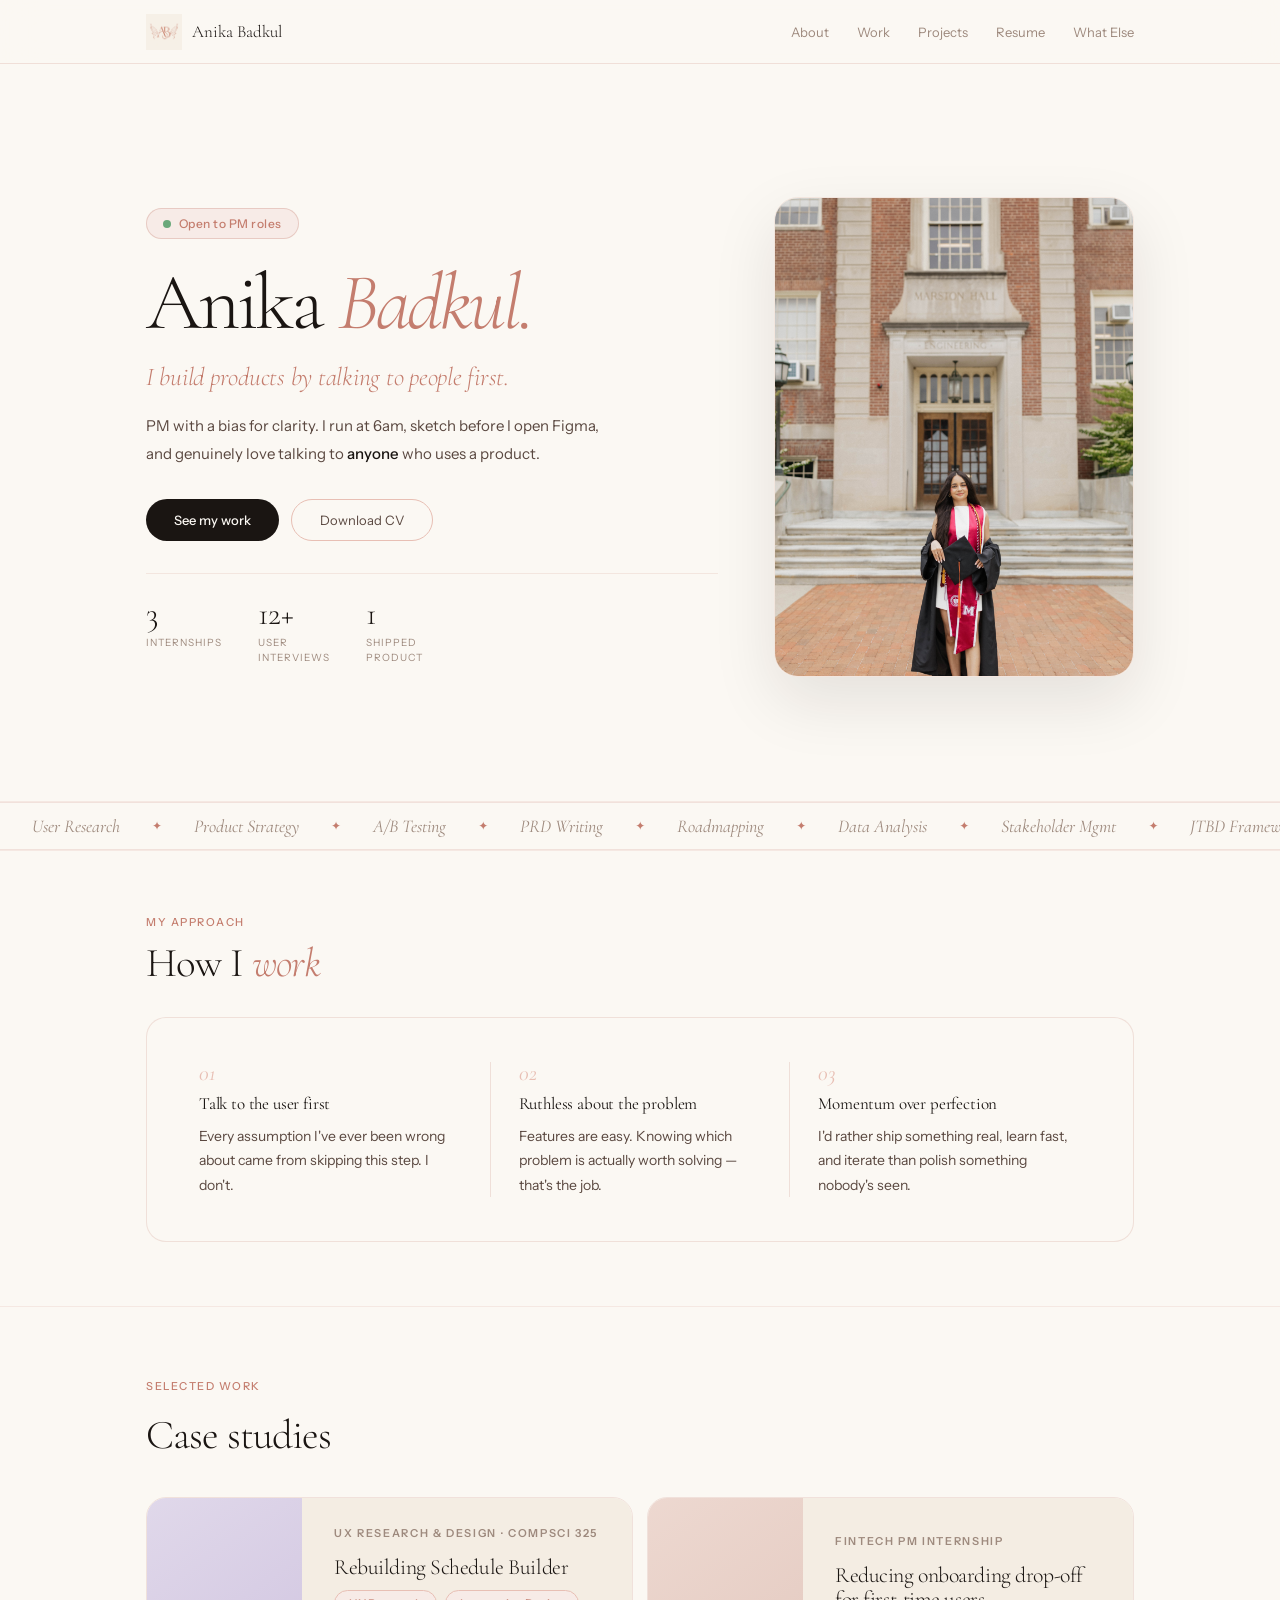
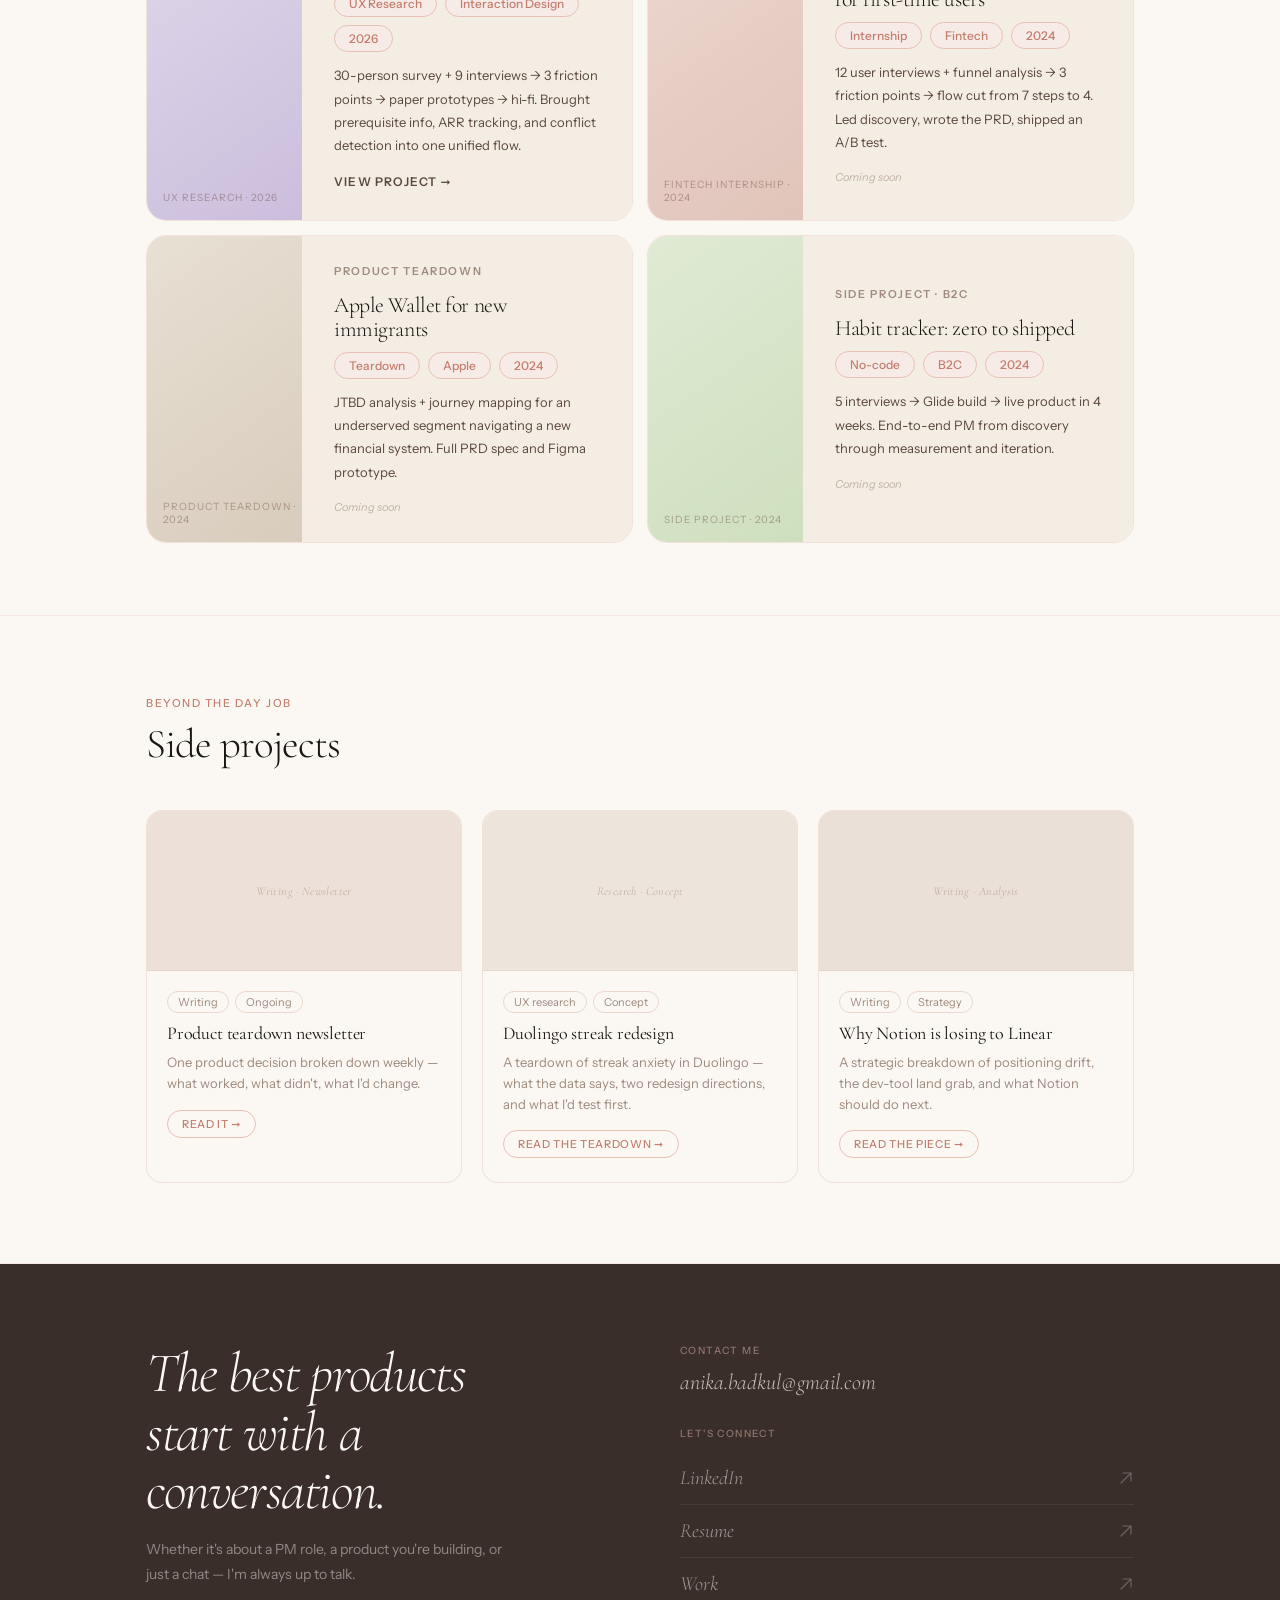
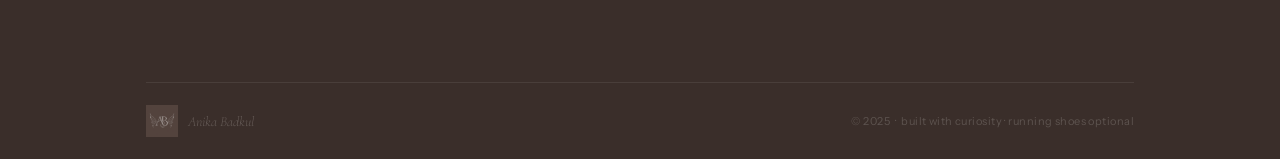
==== index.html @ 86cc9ec1 "Add mix-blend-mode to logo images for seamless background blending" ====
<!DOCTYPE html>
<html lang="en">
<head>
<meta charset="UTF-8">
<meta name="viewport" content="width=device-width, initial-scale=1.0">
<title>Anika Badkul — Product Manager</title>
<link rel="preconnect" href="https://fonts.googleapis.com">
<link href="https://fonts.googleapis.com/css2?family=Cormorant+Garamond:ital,wght@0,300;0,400;1,300;1,400&family=Instrument+Sans:wght@300;400;500&display=swap" rel="stylesheet">
<style>
*,*::before,*::after{box-sizing:border-box;margin:0;padding:0}
:root{
  --iv:#FBF8F3;--iv2:#F4EDE3;
  --bl:#E8BFB4;--bld:#C47D6E;--bll:#F7EBE7;--blm:#D49A8E;
  --ink:#1A1512;--ink2:#5A4840;--ink3:#9E8A7E;
  --serif:"Cormorant Garamond",Georgia,serif;
  --sans:"Instrument Sans",system-ui,sans-serif;
  --ease:cubic-bezier(.25,.46,.45,.94);
}
html{scroll-behavior:smooth;background:var(--iv)}
body{font-family:var(--sans);background:var(--iv);color:var(--ink);-webkit-font-smoothing:antialiased;overflow-x:hidden;cursor:none}*,*::before,*::after{cursor:none!important}


/* ── NAV ── */
nav{height:64px;padding:0 max(56px, calc((100vw - 1100px) / 2 + 56px));display:flex;align-items:center;justify-content:space-between;
  background:rgba(251,248,243,.93);backdrop-filter:blur(20px);
  position:sticky;top:0;z-index:200;border-bottom:1px solid rgba(196,125,110,.2)}
.logo{display:flex;align-items:center;gap:10px;text-decoration:none}
.logo img{height:36px;mix-blend-mode:multiply}
.logo-name{font-family:var(--serif);font-size:17px;font-weight:300;color:var(--ink)}
.nav-r{display:flex;align-items:center;gap:28px}
.nav-r a{font-size:13px;color:var(--ink3);text-decoration:none;transition:color .15s}
.nav-r a:hover,.nav-r a.active{color:var(--ink)}
.nav-badge{font-size:11px;font-weight:500;color:var(--bld);background:var(--bll);
  border:1px solid var(--bl);padding:5px 14px;border-radius:20px;letter-spacing:.04em}

/* ── HERO ── */
.hero{padding:0 max(56px, calc((100vw - 1100px) / 2 + 56px));border-bottom:1px solid rgba(196,125,110,.13);position:relative;min-height:82vh;display:flex;align-items:center}
.hero-inner{width:100%;padding:80px 0 72px}
.hero-content{display:grid;grid-template-columns:1fr 360px;gap:56px;align-items:center}
.hero-left{display:flex;flex-direction:column}
.hero-available{display:inline-flex;align-items:center;gap:8px;background:var(--bll);border:1px solid rgba(196,125,110,.3);border-radius:20px;padding:7px 16px;font-size:12px;color:var(--bld);font-weight:500;letter-spacing:.04em;width:fit-content;margin-bottom:26px}
.hero-name{font-family:var(--serif);font-size:clamp(48px,6.5vw,80px);font-weight:300;line-height:.96;letter-spacing:-.04em;color:var(--ink);margin-bottom:18px;text-align:left}
.hero-name em{font-style:italic;color:var(--bld)}
.hero-headline{font-family:var(--serif);font-size:clamp(20px,2vw,27px);font-weight:300;font-style:italic;line-height:1.35;letter-spacing:-.01em;color:var(--bld);margin-bottom:18px}
.hero-bio2{font-size:15px;color:var(--ink2);line-height:1.82;font-weight:300;max-width:480px;margin-bottom:32px}
.hero-bio2 strong{font-weight:500;color:var(--ink)}
.hero-btns{display:flex;gap:12px}
.btn-ink{background:var(--ink);color:var(--iv);padding:13px 28px;border-radius:40px;font-size:13px;font-weight:500;text-decoration:none;transition:background .2s}
.btn-ink:hover{background:var(--bld)}
.btn-o{border:1px solid var(--bl);color:var(--ink2);padding:12px 28px;border-radius:40px;font-size:13px;text-decoration:none;transition:all .2s}
.btn-o:hover{border-color:var(--bld);color:var(--bld)}
.hero-stats{display:flex;gap:36px;padding-top:24px;margin-top:32px;border-top:1px solid rgba(196,125,110,.15)}
.hero-stat{display:flex;flex-direction:column;gap:5px}
.hero-stat-num{font-family:var(--serif);font-size:32px;font-weight:300;color:var(--ink);letter-spacing:-.02em;line-height:1}
.hero-stat-label{font-size:10px;letter-spacing:.1em;text-transform:uppercase;color:var(--ink3);font-weight:400;line-height:1.5}
.hero-right{flex-shrink:0}
.hero-photo{width:100%;aspect-ratio:3/4;object-fit:cover;object-position:center top;border-radius:24px;display:block;border:1px solid rgba(196,125,110,.15);box-shadow:0 24px 64px rgba(26,21,18,.1)}

/* ── PULSE DOT ── */
.pulse-dot{width:8px;height:8px;border-radius:50%;background:#6aa87a;flex-shrink:0;
  animation:pulse-anim 2s ease-in-out infinite;display:inline-block}
@keyframes pulse-anim{0%,100%{opacity:1;transform:scale(1)}50%{opacity:.3;transform:scale(.7)}}

/* ── TICKER ── */
.ticker{padding:12px 0;overflow:hidden;white-space:nowrap;background:var(--iv);
  border-top:1px solid rgba(196,125,110,.18);border-bottom:1px solid rgba(196,125,110,.18)}
.ticker-inner{display:inline-flex;animation:tick 26s linear infinite}
@keyframes tick{from{transform:translateX(0)}to{transform:translateX(-50%)}}
.ti{font-family:var(--serif);font-size:18px;font-style:italic;color:var(--ink3);padding:0 32px;display:inline-flex;align-items:center}.td{color:var(--bld);font-size:12px;line-height:1;display:inline-flex;align-items:center;padding:0}
.td{color:var(--bld)}

/* ── ABOUT ── */
.about{padding:80px 56px;background:var(--iv2);border-bottom:1px solid rgba(196,125,110,.13)}
.about-grid{display:grid;grid-template-columns:1fr 1fr;gap:80px;margin-top:40px;align-items:start}
.av{width:88px;height:88px;border-radius:50%;background:var(--bll);border:1px solid var(--bl);
  display:flex;align-items:center;justify-content:center;margin-bottom:22px;
  font-family:var(--serif);font-size:20px;font-style:italic;color:var(--bld)}
.about-p{font-size:14px;color:var(--ink2);line-height:1.88;font-weight:300;margin-bottom:12px}
.about-dl{font-size:11px;letter-spacing:.09em;text-transform:uppercase;color:var(--bld);
  font-weight:500;text-decoration:none;border-bottom:1px solid var(--bl);padding-bottom:2px;
  display:inline-block;margin-top:8px;transition:border-color .2s}
.about-dl:hover{border-color:var(--bld)}
.exp-row{display:grid;grid-template-columns:50px 1fr;padding:14px 0;
  border-bottom:1px solid rgba(196,125,110,.17)}
.exp-row:first-of-type{border-top:1px solid rgba(196,125,110,.17)}
.exp-yr{font-size:11px;color:var(--ink3);font-weight:300;padding-top:2px}
.exp-role{font-size:14px;font-weight:500;color:var(--ink);margin-bottom:2px}
.exp-co{font-size:12px;color:var(--ink3);font-weight:300}
.vals{margin-top:32px}
.val-row{display:flex;gap:14px;padding:12px 0;border-bottom:1px solid rgba(196,125,110,.11)}
.val-row:last-child{border-bottom:none}
.val-n{font-family:var(--serif);font-size:12px;font-style:italic;color:var(--bl);
  flex-shrink:0;padding-top:2px}
.val-title{font-size:13px;font-weight:500;color:var(--ink);margin-bottom:2px}
.val-desc{font-size:13px;color:var(--ink3);line-height:1.65;font-weight:300}

/* ── EYEBROW + SECTION TITLE ── */
.ey{font-size:11px;letter-spacing:.14em;text-transform:uppercase;color:var(--bld);
  font-weight:500;margin-bottom:12px}
.sh{font-family:var(--serif);font-size:clamp(28px,3.2vw,44px);font-weight:300;
  letter-spacing:-.025em;line-height:1.08;color:var(--ink)}
.sh em{font-style:italic;color:var(--bld)}

/* ── CASE STUDIES ── */
.cs-section{border-bottom:1px solid rgba(196,125,110,.13)}
.cs-top{padding:72px max(56px, calc((100vw - 1100px) / 2 + 56px)) 40px;display:flex;flex-direction:column;gap:8px}

/* Cards container — 2×2 grid within page margins */
.cs-cards{padding:0 max(56px, calc((100vw - 1100px) / 2 + 56px)) 72px;display:grid;grid-template-columns:1fr 1fr;gap:14px}

/* Case study cards */
.cs-feat{display:grid;grid-template-columns:155px 1fr;min-height:230px;border-radius:20px;border:1px solid rgba(196,125,110,.18);overflow:hidden;transition:transform .28s var(--ease),box-shadow .28s var(--ease),border-color .28s var(--ease)}
.cs-feat:hover{transform:translateY(-5px);box-shadow:0 20px 56px rgba(26,21,18,.1);border-color:rgba(196,125,110,.35)}
.cs-feat-img{position:relative;overflow:hidden;flex-shrink:0}
.cs-feat-img-inner{width:100%;height:100%;transition:transform .55s var(--ease)}
.cs-feat:hover .cs-feat-img-inner{transform:scale(1.06)}
.cs-feat-lbl{position:absolute;bottom:16px;left:16px;font-size:10px;letter-spacing:.1em;text-transform:uppercase;color:rgba(90,50,40,.38);font-weight:400}
.cs-feat-txt{display:flex;flex-direction:column;justify-content:center;padding:28px 32px;background:var(--iv2)}
.cs-feat .cs-h{font-size:clamp(16px,1.7vw,22px);margin-bottom:10px;transition:color .2s}
.cs-feat:hover .cs-h{color:var(--bld)}
.cs-feat .cs-pills{margin-bottom:12px}
.cs-feat .cs-p{font-size:13px;margin-bottom:16px}
.cs-cta-wip{font-size:11px;color:var(--ink3);font-style:italic;opacity:.6}

/* ── SIDE PROJECTS ── */
.sp-section{padding:80px max(56px, calc((100vw - 1100px) / 2 + 56px));border-bottom:1px solid rgba(196,125,110,.13)}
.sp-grid{display:grid;grid-template-columns:repeat(3,1fr);gap:20px;margin-top:44px}
.sp-card{border-radius:16px;overflow:hidden;border:1px solid rgba(196,125,110,.18);background:var(--iv);transition:transform .22s,border-color .22s,box-shadow .22s}
.sp-card:hover{transform:translateY(-5px);border-color:var(--blm);box-shadow:0 12px 40px rgba(196,125,110,.12)}
.sp-thumb{width:100%;height:160px;display:flex;align-items:center;justify-content:center;overflow:hidden;position:relative;border-bottom:1px solid rgba(196,125,110,.1)}
.sp-body{padding:20px 20px 24px}
.sp-lbl{font-family:var(--serif);font-size:12px;font-style:italic;color:rgba(90,50,40,.28);letter-spacing:.03em}
.sp-tags{display:flex;gap:6px;margin-bottom:10px}
.sp-tag{font-size:11px;color:var(--ink3);border:1px solid rgba(196,125,110,.28);padding:3px 10px;border-radius:20px}
.sp-title{font-family:var(--serif);font-size:18px;font-weight:400;color:var(--ink);line-height:1.2;margin-bottom:7px;letter-spacing:-.01em;transition:color .2s}
.sp-card:hover .sp-title{color:var(--bld)}
.sp-desc{font-size:13px;color:var(--ink3);line-height:1.6;font-weight:300;margin-bottom:16px}
.sp-cta{display:inline-block;font-size:11px;color:var(--bld);font-weight:500;letter-spacing:.06em;text-transform:uppercase;text-decoration:none;border:1px solid var(--bl);padding:6px 14px;border-radius:20px;transition:background .2s,color .2s,border-color .2s}
.sp-cta:hover{background:var(--bld);color:var(--iv);border-color:var(--bld)}

.cs-ey{font-size:11px;letter-spacing:.15em;text-transform:uppercase;color:var(--ink3);font-weight:600;margin-bottom:16px}
.cs-h{font-family:var(--serif);font-size:clamp(28px,3vw,42px);font-weight:300;color:var(--ink);line-height:1.1;letter-spacing:-.02em;margin-bottom:20px}
.cs-pills{display:flex;flex-direction:row;flex-wrap:wrap;gap:8px;margin-bottom:22px}
.cs-pill{font-size:12px;color:var(--bld);background:var(--bll);border:1px solid var(--bl);padding:5px 14px;border-radius:20px;font-weight:500;white-space:nowrap}
.cs-p{font-size:14px;color:var(--ink2);line-height:1.8;font-weight:300;margin-bottom:32px;max-width:400px}
.cs-cta{font-size:12px;letter-spacing:.1em;text-transform:uppercase;color:var(--ink2);font-weight:600;text-decoration:none;display:inline-flex;align-items:center;gap:6px;white-space:nowrap;border-bottom:1px solid transparent;padding-bottom:2px;width:fit-content;transition:color .2s,border-color .2s,gap .2s}
.cs-cta:hover{color:var(--bld);border-color:var(--bld);gap:10px}


/* ── FOOTER ── */
.footer{background:#3A2E2A;padding:80px max(56px, calc((100vw - 1100px) / 2 + 56px)) 0}
.footer-grid{display:grid;grid-template-columns:1fr 1fr;gap:80px;padding-bottom:72px;border-bottom:1px solid rgba(251,248,243,.08)}
.ft-tagline{font-family:var(--serif);font-size:clamp(30px,4.5vw,56px);font-weight:300;font-style:italic;color:var(--iv);line-height:1.04;letter-spacing:-.025em;margin-bottom:18px}
.ft-sub{font-size:14px;color:rgba(251,248,243,.45);font-weight:300;line-height:1.8;max-width:360px}
.ft-lbl{font-size:10px;letter-spacing:.14em;text-transform:uppercase;color:rgba(232,191,180,.5);margin-bottom:12px;font-weight:500}
.ft-email{font-family:var(--serif);font-size:22px;font-style:italic;font-weight:300;color:rgba(251,248,243,.72);text-decoration:none;display:block;margin-bottom:32px;transition:color .2s}
.ft-email:hover{color:var(--bl)}
.ft-links{display:flex;flex-direction:column}
.ft-link{font-family:var(--serif);font-size:20px;font-style:italic;font-weight:300;color:rgba(251,248,243,.52);text-decoration:none;padding:14px 0;border-bottom:1px solid rgba(251,248,243,.07);display:flex;justify-content:space-between;align-items:center;transition:color .2s,gap .2s;gap:0}
.ft-link:hover{color:var(--bl)}
.ft-link:hover svg{transform:translate(2px,-2px)}
.ft-link:last-child{border-bottom:none}
.ft-link svg{transition:transform .2s;opacity:.5}
.ft-link:hover svg{opacity:1}
.footer-base{padding:22px 0;display:flex;justify-content:space-between;align-items:center}
.ft-logo{display:flex;align-items:center;gap:10px}
.ft-logo img{height:32px;opacity:0.6;mix-blend-mode:screen}
.ft-name{font-family:var(--serif);font-size:14px;font-style:italic;
  color:rgba(251,248,243,.22);font-weight:300}
.ft-copy{font-size:11px;color:rgba(251,248,243,.18);letter-spacing:.04em}

/* ── GLOBAL SCROLL ANIMATIONS ── */
.reveal{opacity:0;transform:translateY(20px);transition:opacity .65s ease,transform .65s ease}
.reveal.in{opacity:1;transform:translateY(0)}
/* Hard fallback: show everything after 800ms no matter what */
@keyframes reveal-fallback{to{opacity:1;transform:none}}
.reveal{animation:reveal-fallback 0.01s 0.8s forwards}
.reveal.in{animation:none}
.d1{transition-delay:.08s}.d2{transition-delay:.16s}.d3{transition-delay:.26s}.d4{transition-delay:.36s}

/* ── BELIEFS ── */
.beliefs-sec{padding:64px max(56px, calc((100vw - 1100px) / 2 + 56px));border-top:1px solid rgba(196,125,110,.13);border-bottom:1px solid rgba(196,125,110,.13)}
.beliefs-card{display:grid;grid-template-columns:1fr auto 1fr auto 1fr;align-items:start;gap:0;background:var(--iv);border:1px solid rgba(196,125,110,.2);border-radius:20px;padding:44px 52px;}
.belief{padding:0 20px}
.belief:first-child{padding-left:0}
.belief:last-child{padding-right:0}
.belief-divider{width:1px;background:rgba(196,125,110,.2);align-self:stretch;margin:0 8px}
.belief-num{font-family:var(--serif);font-size:22px;font-style:italic;color:var(--bl);display:block;margin-bottom:10px;line-height:1}
.belief-title{font-family:var(--serif);font-size:17px;font-weight:400;color:var(--ink);margin-bottom:9px;line-height:1.2;letter-spacing:-.01em}
.belief-desc{font-size:14px;color:var(--ink2);line-height:1.75;font-weight:300}

@media(max-width:768px){
  nav{padding:0 24px !important}
  .nav-r a:not(.nav-badge){display:none}
  .hero{padding:48px 24px 56px !important;min-height:auto}
  .hero-content{grid-template-columns:1fr;gap:32px}
  .hero-photo{aspect-ratio:4/3}
  .hero-stats{gap:24px}
  .beliefs-sec,.sp-section{padding:48px 24px !important}
  .beliefs-card{grid-template-columns:1fr;padding:28px 24px}
  .belief-divider{width:100%;height:1px;margin:12px 0;align-self:auto}
  .cs-top{padding:40px 24px 24px}
  .cs-cards{padding:0 24px 56px;gap:12px;grid-template-columns:1fr}
  .cs-feat{grid-template-columns:1fr}
  .cs-feat-img{min-height:160px}
  .cs-feat-txt{padding:28px 24px}
  .beliefs-sec,.sp-section{padding:48px 24px !important}
  .sp-grid{grid-template-columns:1fr;gap:16px}
  .sp-grid{grid-template-columns:1fr;gap:16px}
  .footer{padding:48px 24px 0 !important}
  .footer-grid{grid-template-columns:1fr;gap:40px}
}
@media(max-width:480px){
  .hero-name{font-size:clamp(36px,11vw,52px)}
  .hero-btns{flex-direction:column;width:100%}
  .btn-ink,.btn-o{width:100%;text-align:center;display:block}
}
@media print{
  *{opacity:1!important;animation:none!important;transform:none!important;transition:none!important}
  .cs-from-left,.cs-from-right{opacity:1!important;transform:none!important}
  #tc{position:fixed;top:0;left:0;width:100vw;height:100vh;pointer-events:none;z-index:100;display:none!important}
}
</style>





</head>
<body>
<div id="bf-cursor" style="position:fixed;pointer-events:none;z-index:99999;width:80px;height:80px;transform:translate(-50%,-50%);display:none;top:0;left:0"><img src="[data-uri]" style="width:80px;height:80px"></div>
<canvas id="tc" style="position:fixed;top:0;left:0;width:100%;height:100%;pointer-events:none;z-index:100"></canvas>

<nav>
  <a class="logo" href="#">
    <img src="logo-light.png" alt="AB" style="height:36px;display:block">
    <span class="logo-name">Anika Badkul</span>
  </a>
  <div class="nav-r">
    <a href="about.html">About</a>
    <a href="work.html">Work</a>
    <a href="projects.html">Projects</a>
    <a href="resume.html">Resume</a>
    <a href="whatelse.html">What Else</a>
  </div>
</nav>

<!-- HERO -->
<section class="hero">
  <div class="hero-inner">
    <div class="hero-content">
      <div class="hero-left">
        <div class="hero-available">
          <span class="pulse-dot"></span>
          <span>Open to PM roles</span>
        </div>
        <div class="hero-name">Anika <em>Badkul.</em></div>
        <h1 class="hero-headline">I build products by talking to people first.</h1>
        <p class="hero-bio2">PM with a bias for clarity. I run at 6am, sketch before I open Figma, and genuinely love talking to <strong>anyone</strong> who uses a product.</p>
        <div class="hero-btns">
          <a href="work.html" class="btn-ink">See my work</a>
          <a href="#" class="btn-o">Download CV</a>
        </div>
        <div class="hero-stats">
          <div class="hero-stat">
            <span class="hero-stat-num">3</span>
            <span class="hero-stat-label">Internships</span>
          </div>
          <div class="hero-stat">
            <span class="hero-stat-num">12+</span>
            <span class="hero-stat-label">User<br>Interviews</span>
          </div>
          <div class="hero-stat">
            <span class="hero-stat-num">1</span>
            <span class="hero-stat-label">Shipped<br>Product</span>
          </div>
        </div>
      </div>
      <div class="hero-right">
        <img src="photo.jpg" class="hero-photo" alt="Anika Badkul">
      </div>
    </div>
  </div>
</section>

<!-- TICKER -->
<div class="ticker">
  <div class="ticker-inner">
    <span class="ti">User Research</span><span class="td">✦</span><span class="ti">Product Strategy</span><span class="td">✦</span><span class="ti">A/B Testing</span><span class="td">✦</span><span class="ti">PRD Writing</span><span class="td">✦</span><span class="ti">Roadmapping</span><span class="td">✦</span><span class="ti">Data Analysis</span><span class="td">✦</span><span class="ti">Stakeholder Mgmt</span><span class="td">✦</span><span class="ti">JTBD Framework</span><span class="td">✦</span><span class="ti">Figma</span><span class="td">✦</span><span class="ti">User Research</span><span class="td">✦</span><span class="ti">Product Strategy</span><span class="td">✦</span><span class="ti">A/B Testing</span><span class="td">✦</span><span class="ti">PRD Writing</span><span class="td">✦</span><span class="ti">Roadmapping</span><span class="td">✦</span><span class="ti">Data Analysis</span><span class="td">✦</span><span class="ti">Stakeholder Mgmt</span><span class="td">✦</span><span class="ti">JTBD Framework</span><span class="td">✦</span><span class="ti">Figma</span><span class="td">✦</span>
  </div>
</div>

<!-- BELIEFS CARD -->
<section id="about" class="beliefs-sec">
  <div class="beliefs-header" style="margin-bottom:32px"><div class="ey">My approach</div><div class="sh">How I <em>work</em></div></div>
  <div class="beliefs-card reveal">
    <div class="belief">
      <span class="belief-num">01</span>
      <div class="belief-title">Talk to the user first</div>
      <p class="belief-desc">Every assumption I've ever been wrong about came from skipping this step. I don't.</p>
    </div>
    <div class="belief-divider"></div>
    <div class="belief">
      <span class="belief-num">02</span>
      <div class="belief-title">Ruthless about the problem</div>
      <p class="belief-desc">Features are easy. Knowing which problem is actually worth solving — that's the job.</p>
    </div>
    <div class="belief-divider"></div>
    <div class="belief">
      <span class="belief-num">03</span>
      <div class="belief-title">Momentum over perfection</div>
      <p class="belief-desc">I'd rather ship something real, learn fast, and iterate than polish something nobody's seen.</p>
    </div>
  </div>
</section>


<!-- CASE STUDIES -->
<section id="work" class="cs-section">
  <div class="cs-top">
    <div class="ey reveal">Selected work</div>
    <div class="sh reveal d1">Case studies</div>
  </div>

  <div class="cs-cards">

    <!-- Featured: Schedule Builder -->
    <div class="cs-feat reveal">
      <div class="cs-feat-img">
        <div class="cs-feat-img-inner" style="background:linear-gradient(145deg,#E0D8EA,#CBBEDD);width:100%;height:100%;position:absolute;inset:0"></div>
        <span class="cs-feat-lbl">UX Research &middot; 2026</span>
      </div>
      <div class="cs-feat-txt">
        <p class="cs-ey">UX RESEARCH &amp; DESIGN &middot; COMPSCI 325</p>
        <h3 class="cs-h">Rebuilding Schedule Builder</h3>
        <div class="cs-pills"><span class="cs-pill">UX Research</span><span class="cs-pill">Interaction Design</span><span class="cs-pill">2026</span></div>
        <p class="cs-p">30-person survey + 9 interviews → 3 friction points → paper prototypes → hi-fi. Brought prerequisite info, ARR tracking, and conflict detection into one unified flow.</p>
        <a href="cs-schedule-builder.html" class="cs-cta">VIEW PROJECT ➞</a>
      </div>
    </div>

    <div class="cs-feat reveal d1">
      <div class="cs-feat-img">
        <div class="cs-feat-img-inner" style="background:linear-gradient(145deg,#EDD8D0,#E0C4BA);width:100%;height:100%;position:absolute;inset:0"></div>
        <span class="cs-feat-lbl">Fintech Internship &middot; 2024</span>
      </div>
      <div class="cs-feat-txt">
        <p class="cs-ey">FINTECH PM INTERNSHIP</p>
        <h3 class="cs-h">Reducing onboarding drop-off for first-time users</h3>
        <div class="cs-pills"><span class="cs-pill">Internship</span><span class="cs-pill">Fintech</span><span class="cs-pill">2024</span></div>
        <p class="cs-p">12 user interviews + funnel analysis → 3 friction points → flow cut from 7 steps to 4. Led discovery, wrote the PRD, shipped an A/B test.</p>
        <span class="cs-cta-wip">Coming soon</span>
      </div>
    </div>

    <div class="cs-feat reveal d2">
      <div class="cs-feat-img">
        <div class="cs-feat-img-inner" style="background:linear-gradient(145deg,#E8E0D4,#D8CCBC);width:100%;height:100%;position:absolute;inset:0"></div>
        <span class="cs-feat-lbl">Product Teardown &middot; 2024</span>
      </div>
      <div class="cs-feat-txt">
        <p class="cs-ey">PRODUCT TEARDOWN</p>
        <h3 class="cs-h">Apple Wallet for new immigrants</h3>
        <div class="cs-pills"><span class="cs-pill">Teardown</span><span class="cs-pill">Apple</span><span class="cs-pill">2024</span></div>
        <p class="cs-p">JTBD analysis + journey mapping for an underserved segment navigating a new financial system. Full PRD spec and Figma prototype.</p>
        <span class="cs-cta-wip">Coming soon</span>
      </div>
    </div>

    <div class="cs-feat reveal d3">
      <div class="cs-feat-img">
        <div class="cs-feat-img-inner" style="background:linear-gradient(145deg,#E0EAD4,#CEDFBE);width:100%;height:100%;position:absolute;inset:0"></div>
        <span class="cs-feat-lbl">Side Project &middot; 2024</span>
      </div>
      <div class="cs-feat-txt">
        <p class="cs-ey">SIDE PROJECT &middot; B2C</p>
        <h3 class="cs-h">Habit tracker: zero to shipped</h3>
        <div class="cs-pills"><span class="cs-pill">No-code</span><span class="cs-pill">B2C</span><span class="cs-pill">2024</span></div>
        <p class="cs-p">5 interviews → Glide build → live product in 4 weeks. End-to-end PM from discovery through measurement and iteration.</p>
        <span class="cs-cta-wip">Coming soon</span>
      </div>
    </div>

  </div>

</section>


<!-- SIDE PROJECTS -->
<section id="projects" class="sp-section">
  <div class="ey reveal">Beyond the day job</div>
  <div class="sh reveal d1">Side projects</div>
  <div class="sp-grid">
    <div class="sp-card reveal d1">
      <div class="sp-thumb" style="background:#EDE0D8"><span class="sp-lbl">Writing · Newsletter</span></div>
      <div class="sp-body">
        <div class="sp-tags"><span class="sp-tag">Writing</span><span class="sp-tag">Ongoing</span></div>
        <div class="sp-title">Product teardown newsletter</div>
        <p class="sp-desc">One product decision broken down weekly — what worked, what didn't, what I'd change.</p>
        <a href="#" class="sp-cta">Read it ➞</a>
      </div>
    </div>
    <div class="sp-card reveal d2">
      <div class="sp-thumb" style="background:#EDE4DC"><span class="sp-lbl">Research · Concept</span></div>
      <div class="sp-body">
        <div class="sp-tags"><span class="sp-tag">UX research</span><span class="sp-tag">Concept</span></div>
        <div class="sp-title">Duolingo streak redesign</div>
        <p class="sp-desc">A teardown of streak anxiety in Duolingo — what the data says, two redesign directions, and what I'd test first.</p>
        <a href="#" class="sp-cta">Read the teardown ➞</a>
      </div>
    </div>
    <div class="sp-card reveal d3">
      <div class="sp-thumb" style="background:#EAE0D8"><span class="sp-lbl">Writing · Analysis</span></div>
      <div class="sp-body">
        <div class="sp-tags"><span class="sp-tag">Writing</span><span class="sp-tag">Strategy</span></div>
        <div class="sp-title">Why Notion is losing to Linear</div>
        <p class="sp-desc">A strategic breakdown of positioning drift, the dev-tool land grab, and what Notion should do next.</p>
        <a href="#" class="sp-cta">Read the piece ➞</a>
      </div>
    </div>
  </div>
</section>

<!-- FOOTER — dark, Michelle Gore style -->
<footer class="footer">
  <div class="footer-grid">
    <div class="reveal">
      <div class="ft-tagline">The best products<br>start with a<br>conversation.</div>
      <p class="ft-sub">Whether it's about a PM role, a product you're building, or just a chat — I'm always up to talk.</p>
    </div>
    <div class="reveal d1">
      <div class="ft-lbl">Contact me</div>
      <a href="mailto:anika.badkul@gmail.com" class="ft-email">anika.badkul@gmail.com</a>
      <div class="ft-lbl">Let's connect</div>
      <div class="ft-links">
        <a href="https://www.linkedin.com/in/anikabadkul" target="_blank" rel="noopener" class="ft-link">LinkedIn <svg width="16" height="16" viewBox="0 0 16 16" fill="none" xmlns="http://www.w3.org/2000/svg"><path d="M3 13L13 3M13 3H5M13 3V11" stroke="currentColor" stroke-width="1.2" stroke-linecap="round" stroke-linejoin="round"/></svg></a>
        <a href="#" class="ft-link">Resume <svg width="16" height="16" viewBox="0 0 16 16" fill="none" xmlns="http://www.w3.org/2000/svg"><path d="M3 13L13 3M13 3H5M13 3V11" stroke="currentColor" stroke-width="1.2" stroke-linecap="round" stroke-linejoin="round"/></svg></a>
        <a href="work.html" class="ft-link">Work <svg width="16" height="16" viewBox="0 0 16 16" fill="none" xmlns="http://www.w3.org/2000/svg"><path d="M3 13L13 3M13 3H5M13 3V11" stroke="currentColor" stroke-width="1.2" stroke-linecap="round" stroke-linejoin="round"/></svg></a>
      </div>
    </div>
  </div>
  <div class="footer-base">
    <div class="ft-logo"><img src="logo-dark.png" alt="AB"><span class="ft-name">Anika Badkul</span></div>
    <span class="ft-copy">© 2025 &nbsp;·&nbsp; built with curiosity · running shoes optional</span>
  </div>
</footer>

<script src="main.js"></script>
</body>
</html>
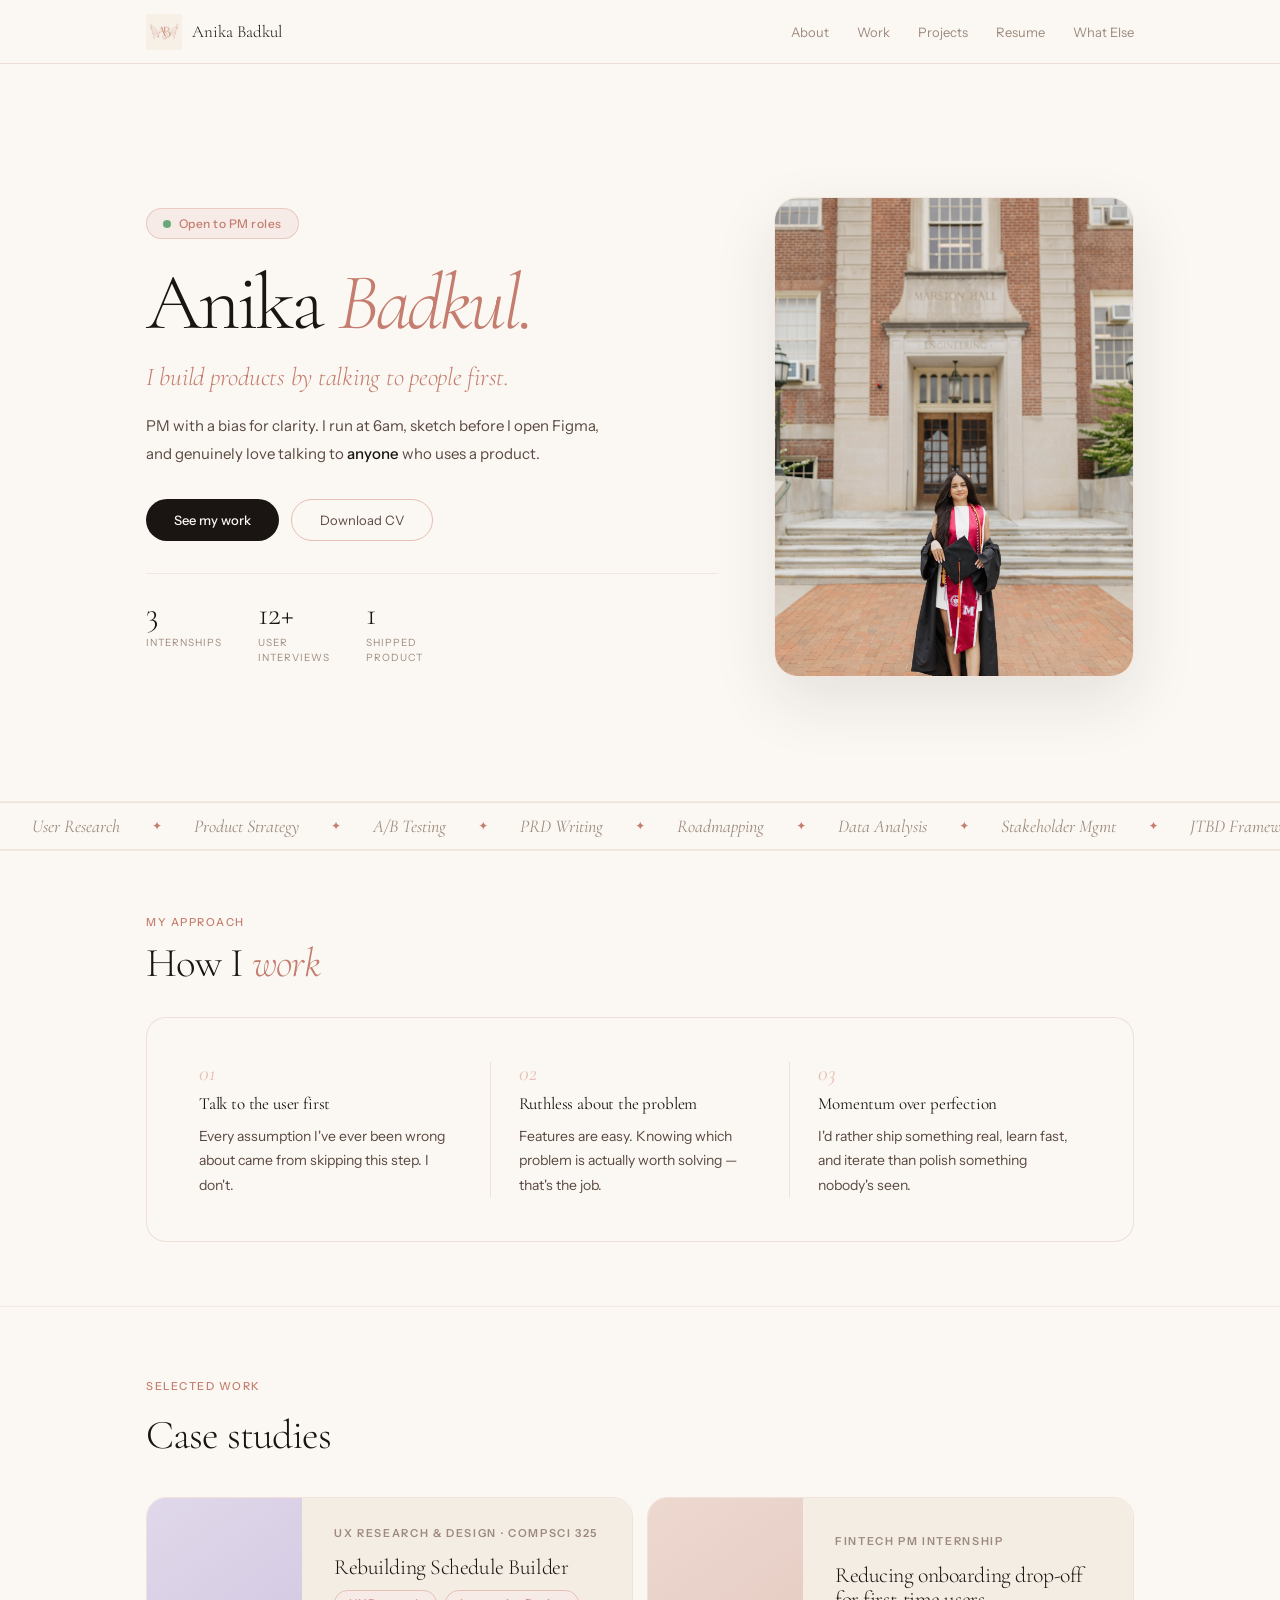
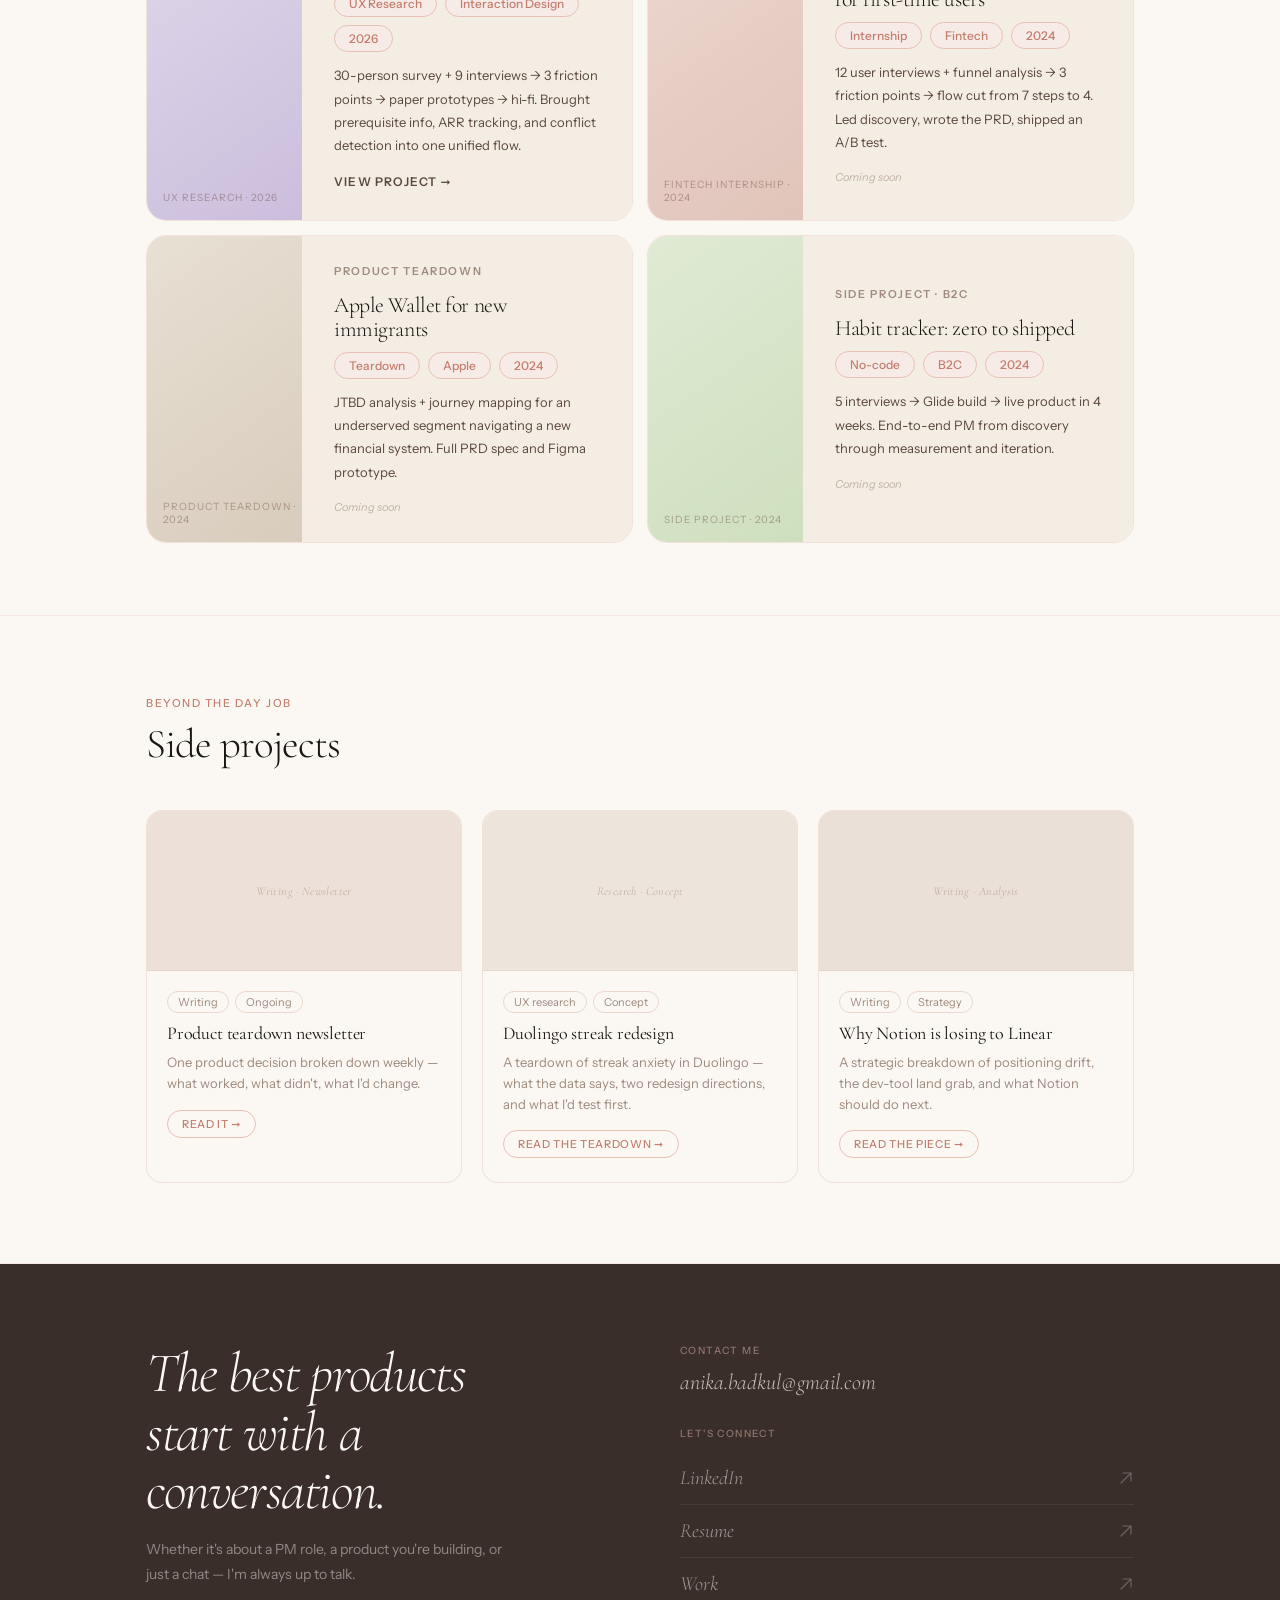
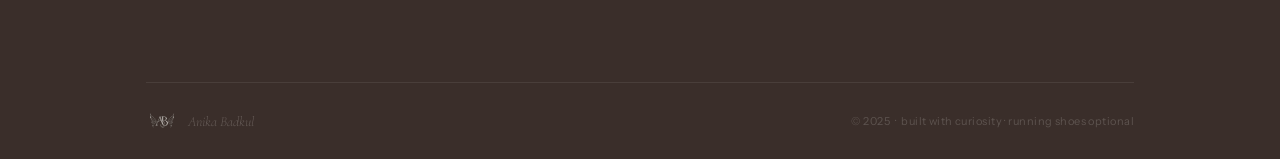
==== commit 14e0e1f8: "Fix logo blending: lighten for footer, move backdrop-filter to nav::before to unblock multiply" ====
--- a/index.html
+++ b/index.html
@@ -22,8 +22,8 @@
 
 /* ── NAV ── */
 nav{height:64px;padding:0 max(56px, calc((100vw - 1100px) / 2 + 56px));display:flex;align-items:center;justify-content:space-between;
-  background:rgba(251,248,243,.93);backdrop-filter:blur(20px);
   position:sticky;top:0;z-index:200;border-bottom:1px solid rgba(196,125,110,.2)}
+nav::before{content:"";position:absolute;inset:0;background:rgba(251,248,243,.93);backdrop-filter:blur(20px);z-index:-1}
 .logo{display:flex;align-items:center;gap:10px;text-decoration:none}
 .logo img{height:36px;mix-blend-mode:multiply}
 .logo-name{font-family:var(--serif);font-size:17px;font-weight:300;color:var(--ink)}
@@ -164,7 +164,7 @@
 .ft-link:hover svg{opacity:1}
 .footer-base{padding:22px 0;display:flex;justify-content:space-between;align-items:center}
 .ft-logo{display:flex;align-items:center;gap:10px}
-.ft-logo img{height:32px;opacity:0.6;mix-blend-mode:screen}
+.ft-logo img{height:32px;mix-blend-mode:lighten;opacity:0.85}
 .ft-name{font-family:var(--serif);font-size:14px;font-style:italic;
   color:rgba(251,248,243,.22);font-weight:300}
 .ft-copy{font-size:11px;color:rgba(251,248,243,.18);letter-spacing:.04em}
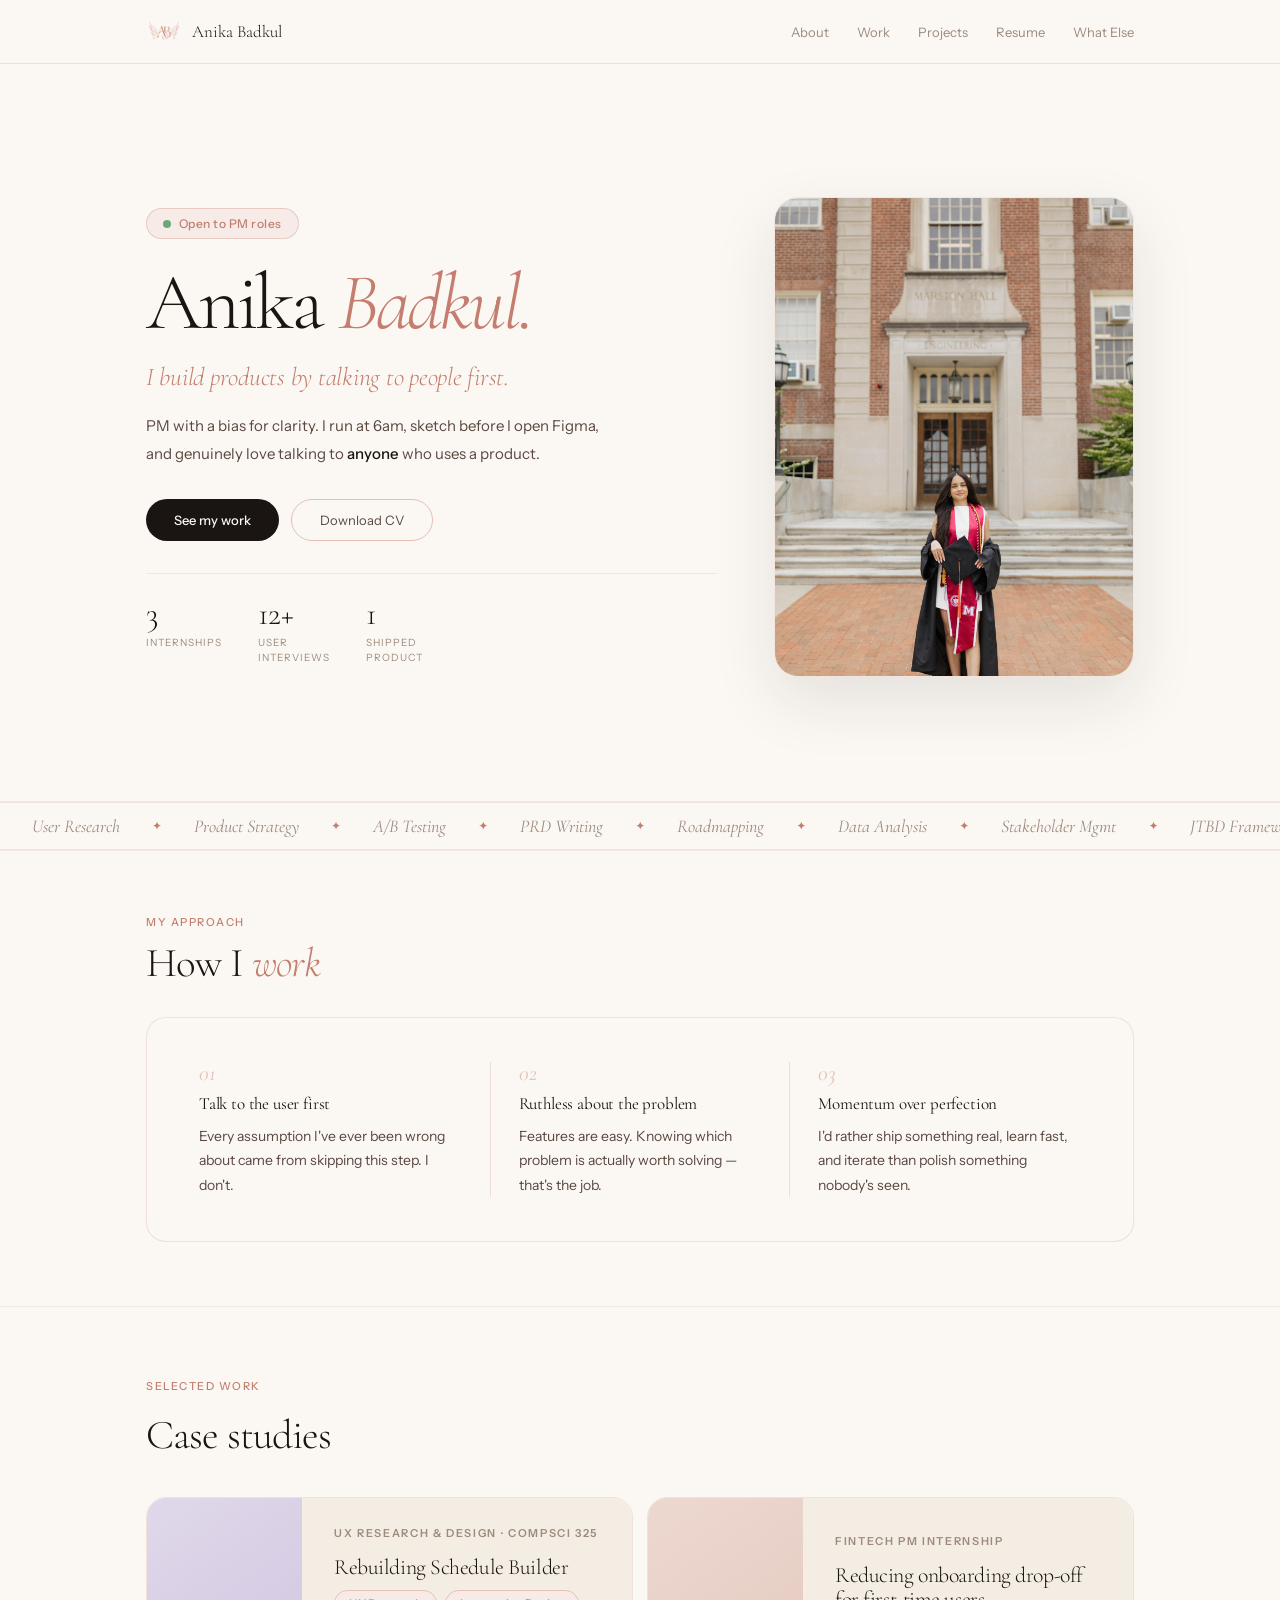
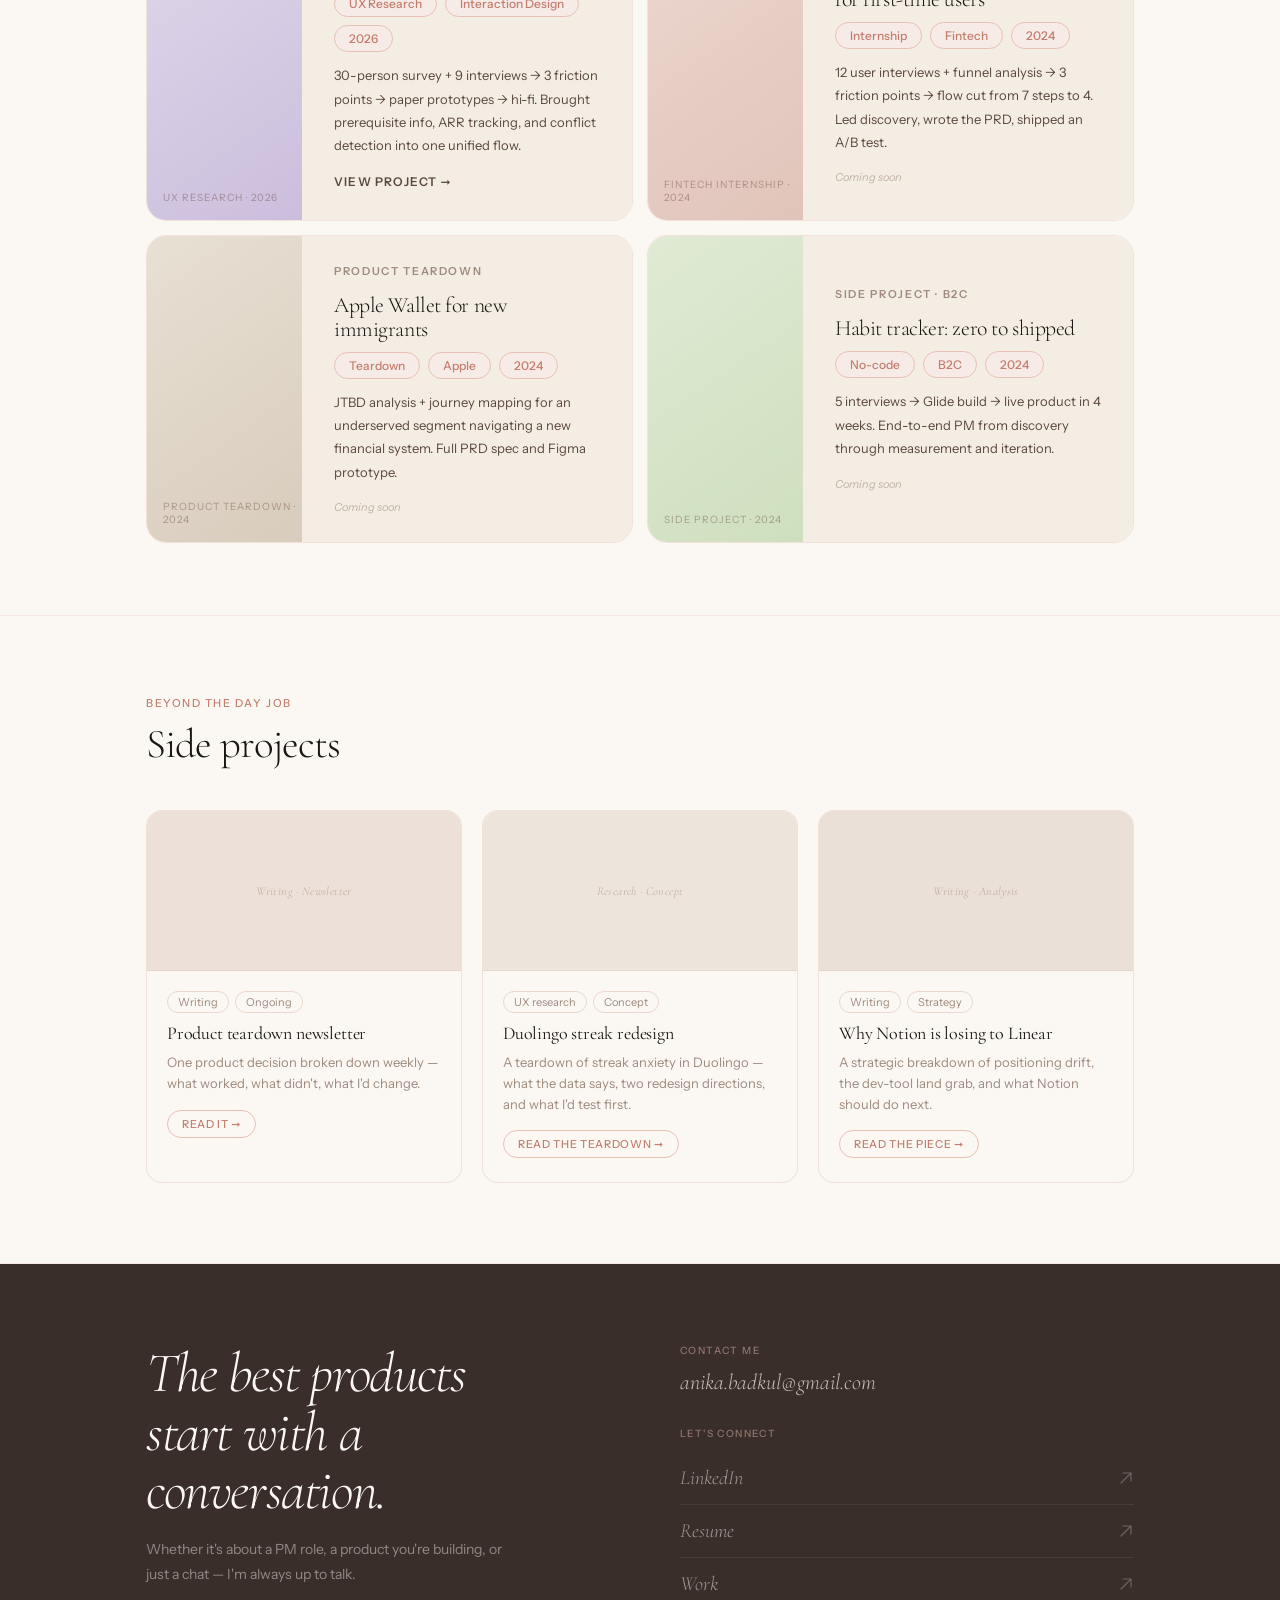
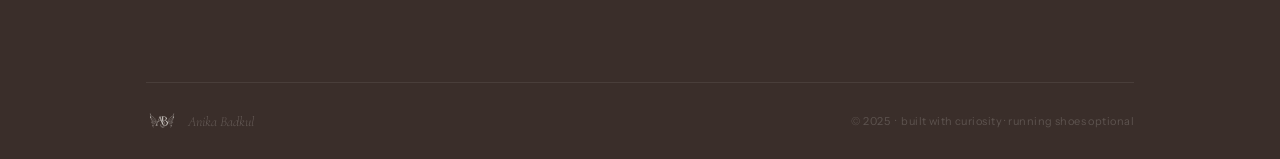
==== commit eb729007: "Remove blend mode CSS — logos now use transparent PNGs" ====
--- a/index.html
+++ b/index.html
@@ -25,7 +25,7 @@
   position:sticky;top:0;z-index:200;border-bottom:1px solid rgba(196,125,110,.2)}
 nav::before{content:"";position:absolute;inset:0;background:rgba(251,248,243,.93);backdrop-filter:blur(20px);z-index:-1}
 .logo{display:flex;align-items:center;gap:10px;text-decoration:none}
-.logo img{height:36px;mix-blend-mode:multiply}
+.logo img{height:36px;display:block}
 .logo-name{font-family:var(--serif);font-size:17px;font-weight:300;color:var(--ink)}
 .nav-r{display:flex;align-items:center;gap:28px}
 .nav-r a{font-size:13px;color:var(--ink3);text-decoration:none;transition:color .15s}
@@ -164,7 +164,7 @@
 .ft-link:hover svg{opacity:1}
 .footer-base{padding:22px 0;display:flex;justify-content:space-between;align-items:center}
 .ft-logo{display:flex;align-items:center;gap:10px}
-.ft-logo img{height:32px;mix-blend-mode:lighten;opacity:0.85}
+.ft-logo img{height:32px}
 .ft-name{font-family:var(--serif);font-size:14px;font-style:italic;
   color:rgba(251,248,243,.22);font-weight:300}
 .ft-copy{font-size:11px;color:rgba(251,248,243,.18);letter-spacing:.04em}
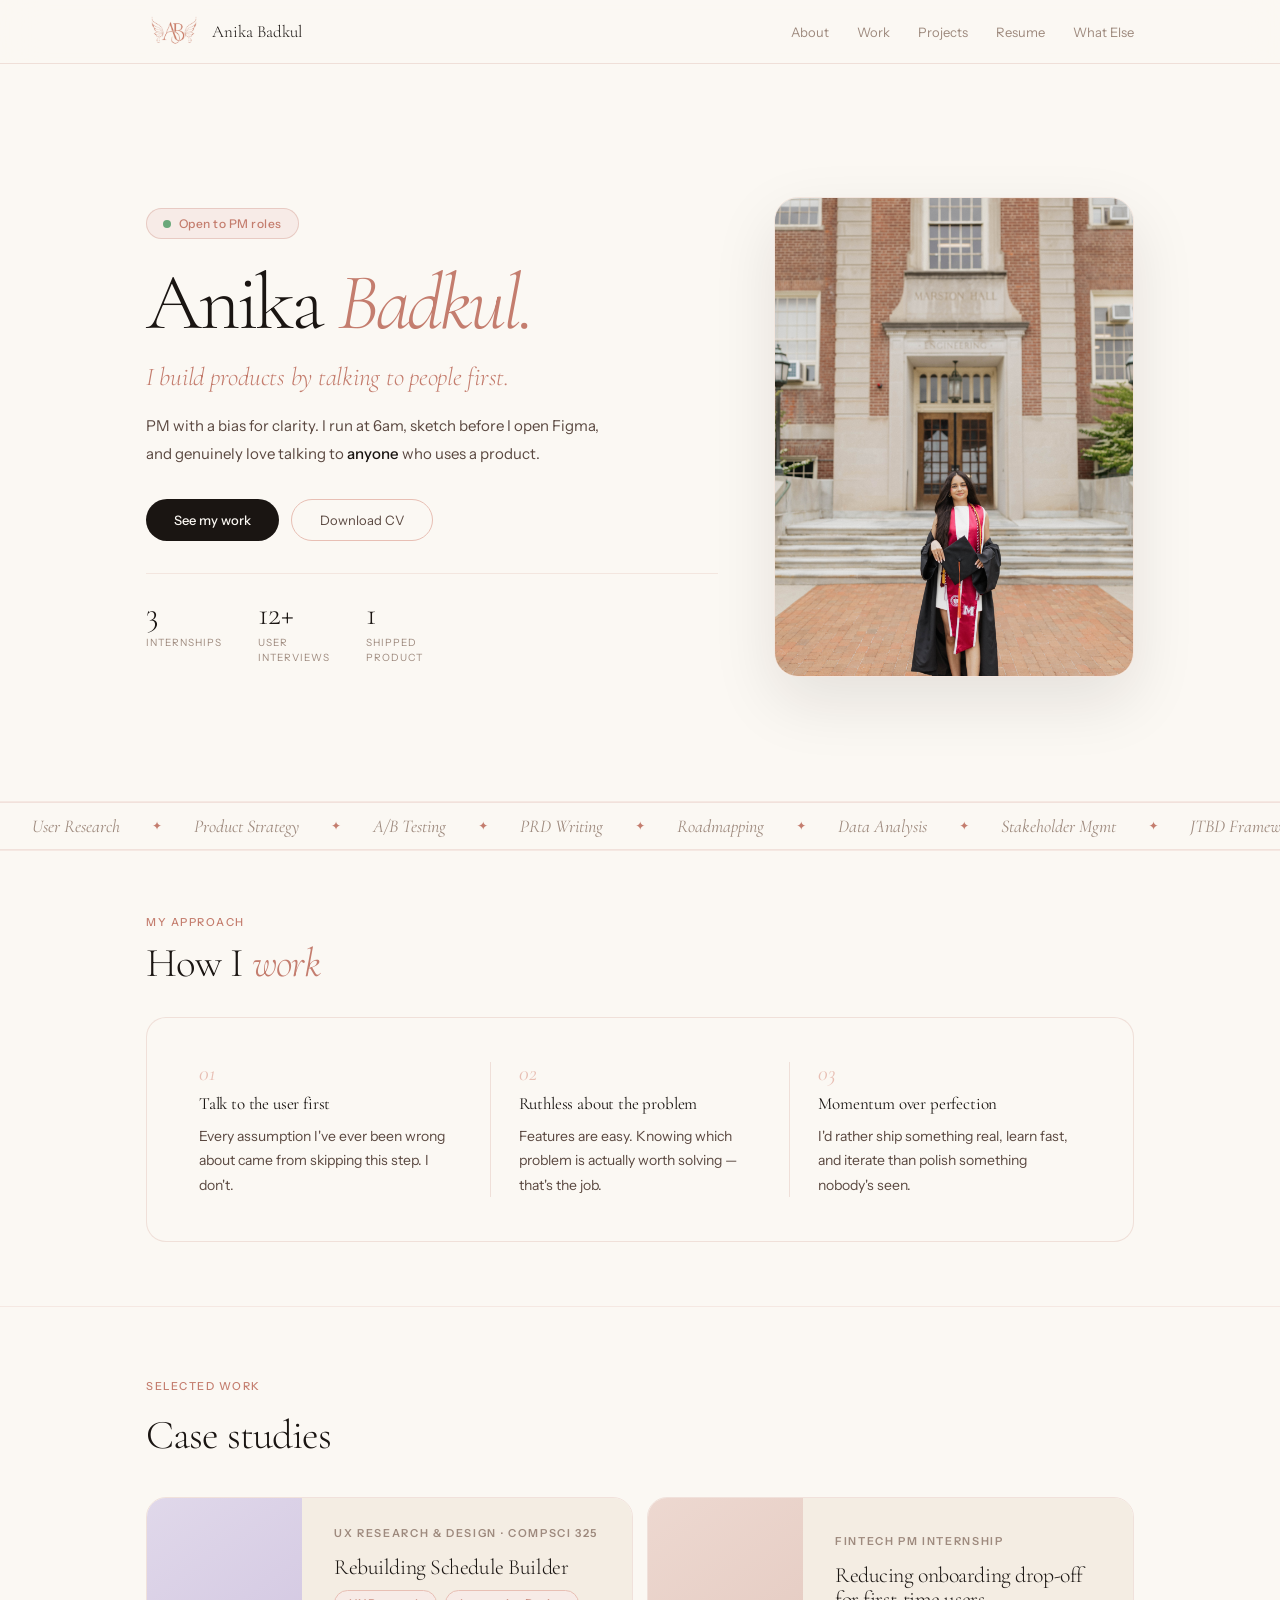
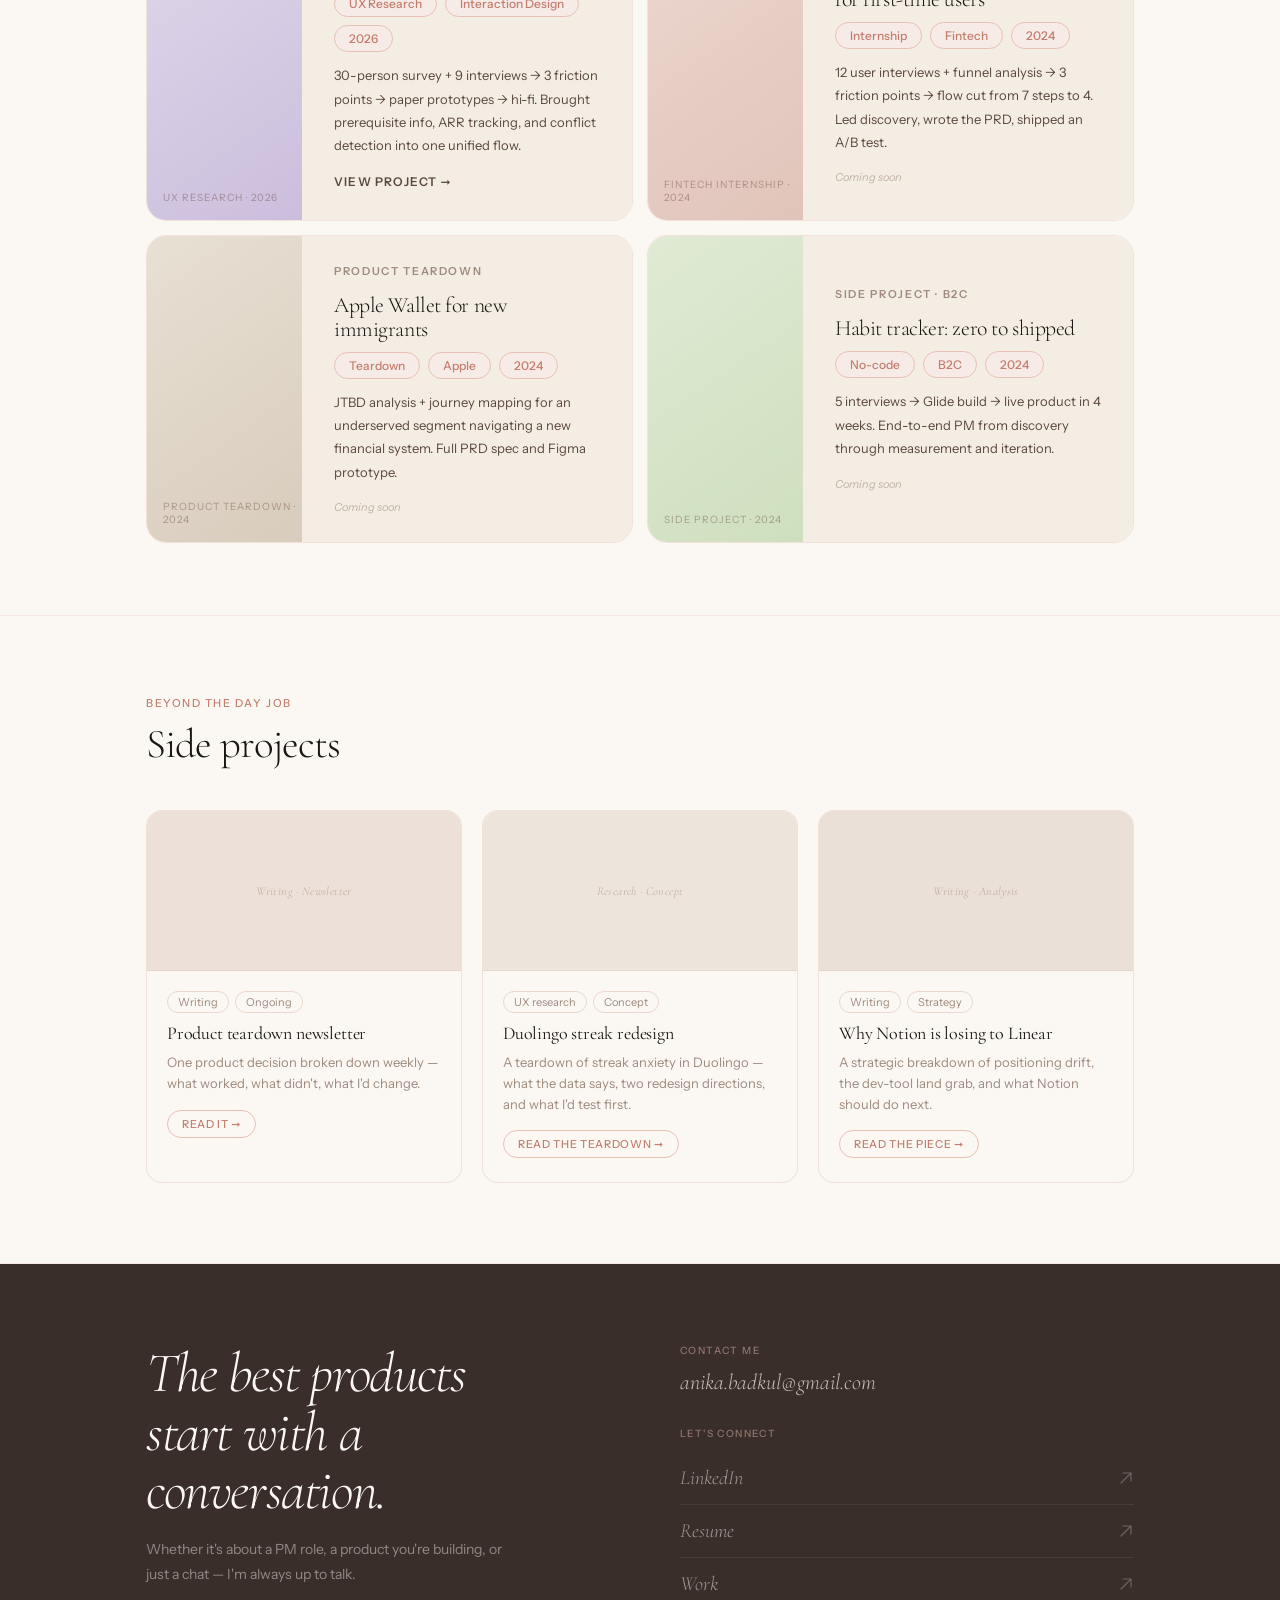
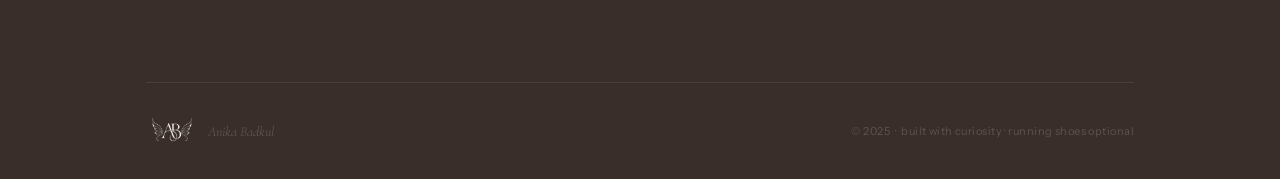
==== commit 1767100f: "Increase logo sizes: nav 36→56px, footer 32→52px" ====
--- a/index.html
+++ b/index.html
@@ -25,7 +25,7 @@
   position:sticky;top:0;z-index:200;border-bottom:1px solid rgba(196,125,110,.2)}
 nav::before{content:"";position:absolute;inset:0;background:rgba(251,248,243,.93);backdrop-filter:blur(20px);z-index:-1}
 .logo{display:flex;align-items:center;gap:10px;text-decoration:none}
-.logo img{height:36px;display:block}
+.logo img{height:56px;display:block}
 .logo-name{font-family:var(--serif);font-size:17px;font-weight:300;color:var(--ink)}
 .nav-r{display:flex;align-items:center;gap:28px}
 .nav-r a{font-size:13px;color:var(--ink3);text-decoration:none;transition:color .15s}
@@ -164,7 +164,7 @@
 .ft-link:hover svg{opacity:1}
 .footer-base{padding:22px 0;display:flex;justify-content:space-between;align-items:center}
 .ft-logo{display:flex;align-items:center;gap:10px}
-.ft-logo img{height:32px}
+.ft-logo img{height:52px}
 .ft-name{font-family:var(--serif);font-size:14px;font-style:italic;
   color:rgba(251,248,243,.22);font-weight:300}
 .ft-copy{font-size:11px;color:rgba(251,248,243,.18);letter-spacing:.04em}
@@ -233,7 +233,7 @@
 
 <nav>
   <a class="logo" href="#">
-    <img src="logo-light.png" alt="AB" style="height:36px;display:block">
+    <img src="logo-light.png" alt="AB" style="height:56px;display:block">
     <span class="logo-name">Anika Badkul</span>
   </a>
   <div class="nav-r">
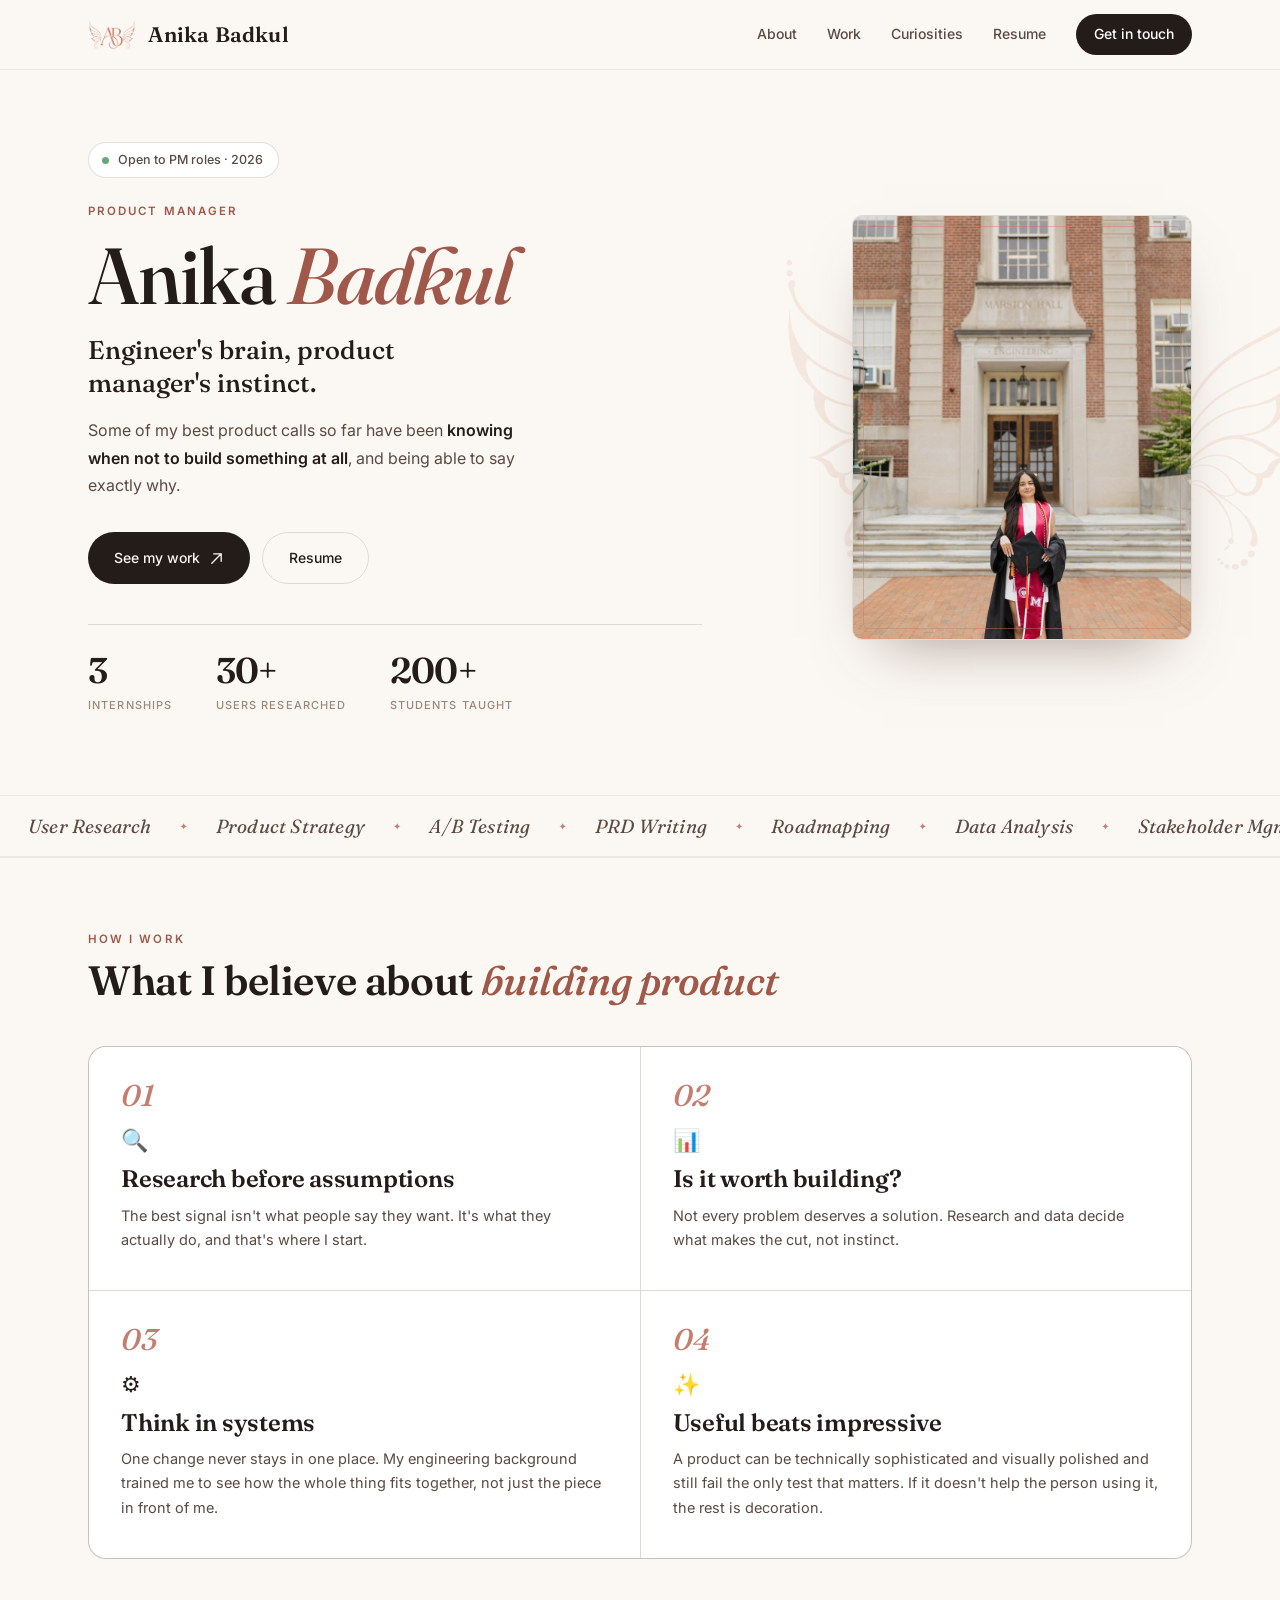
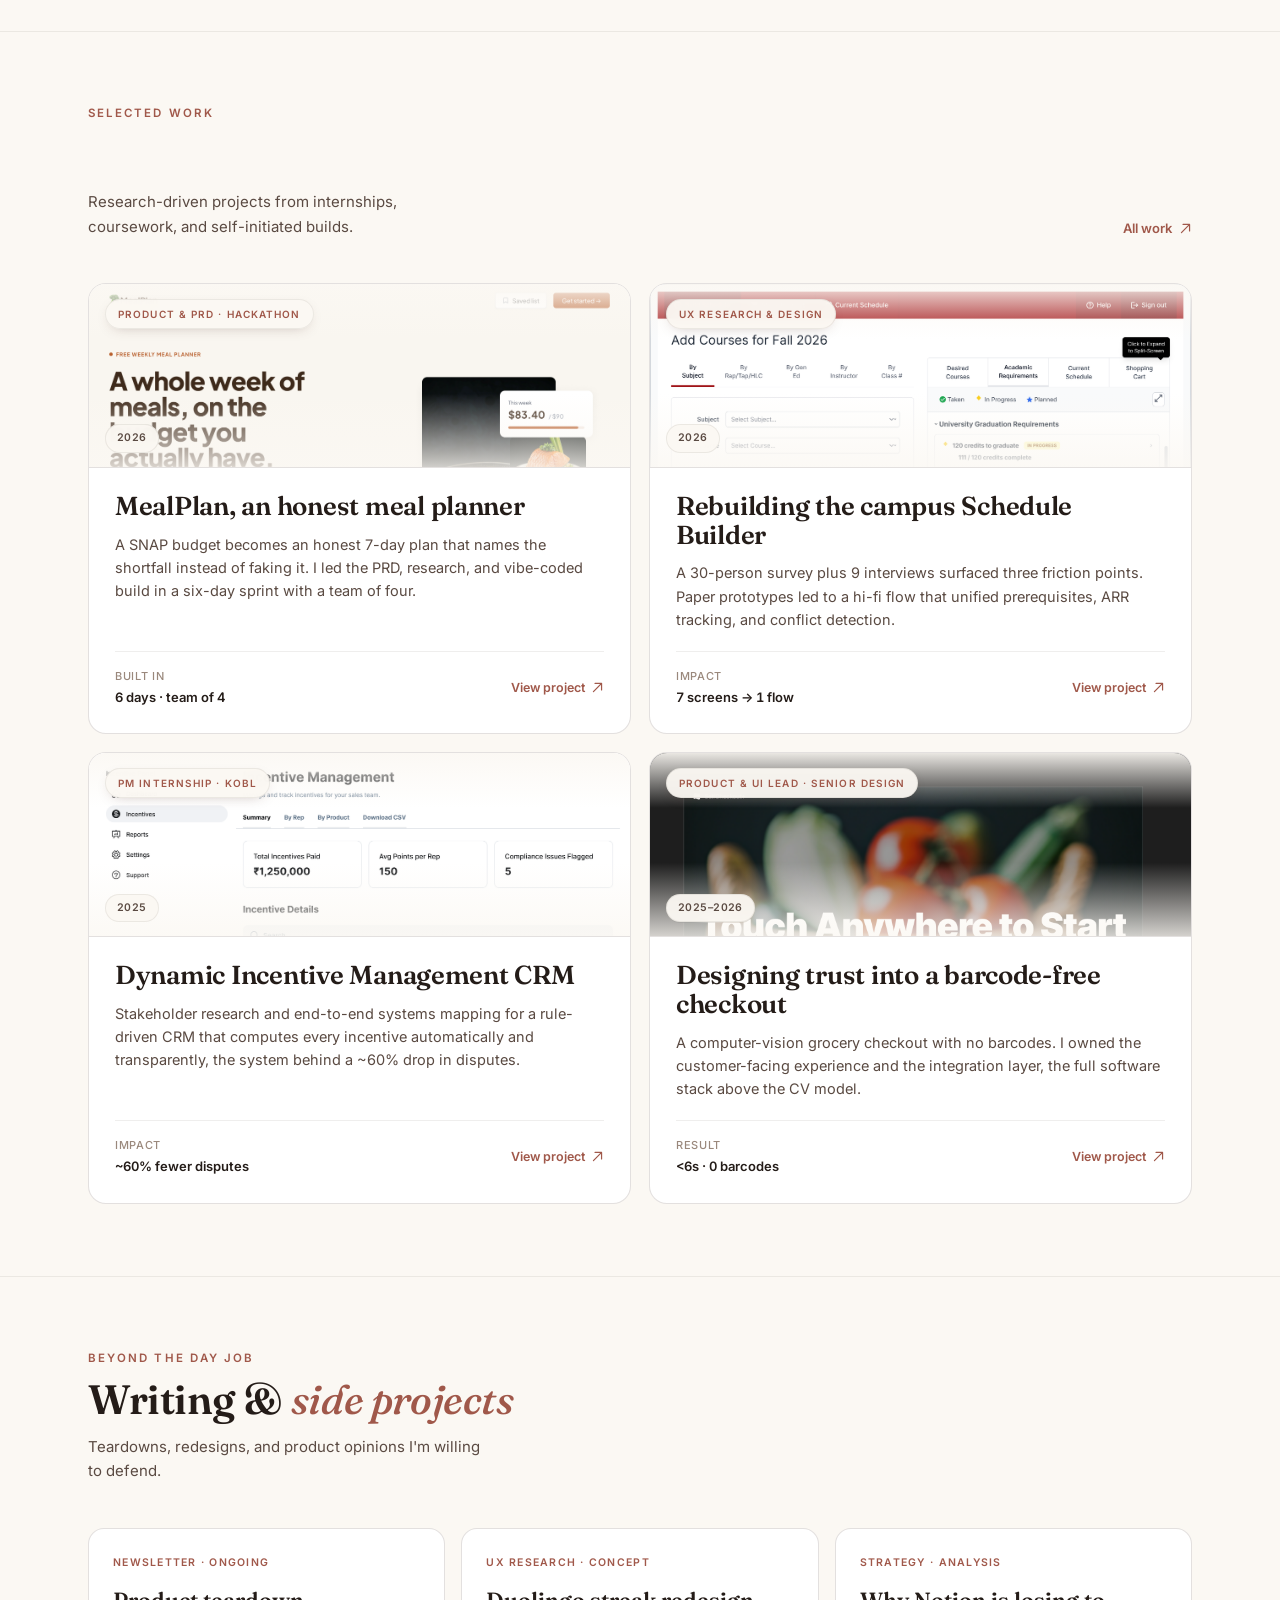
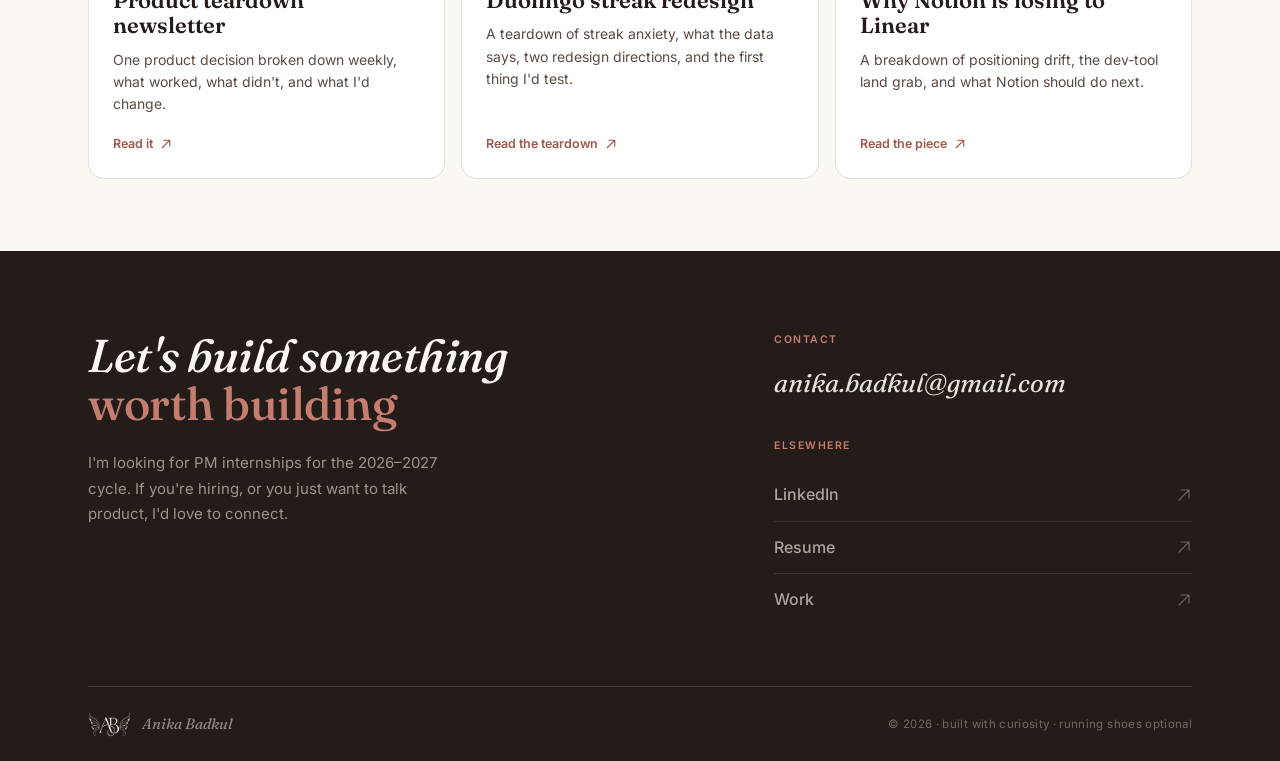
==== commit 7a5e9479: "Replace site with new files" ====
--- a/index.html
+++ b/index.html
@@ -3,448 +3,452 @@
 <head>
 <meta charset="UTF-8">
 <meta name="viewport" content="width=device-width, initial-scale=1.0">
-<title>Anika Badkul — Product Manager</title>
+<title>Anika Badkul · Product Manager</title>
+<meta name="description" content="Anika Badkul, product manager and UX researcher who turns user research into shipped product.">
 <link rel="preconnect" href="https://fonts.googleapis.com">
-<link href="https://fonts.googleapis.com/css2?family=Cormorant+Garamond:ital,wght@0,300;0,400;1,300;1,400&family=Instrument+Sans:wght@300;400;500&display=swap" rel="stylesheet">
+<link rel="preconnect" href="https://fonts.gstatic.com" crossorigin>
+<link href="https://fonts.googleapis.com/css2?family=Fraunces:ital,opsz,wght@0,9..144,400;0,9..144,500;0,9..144,600;1,9..144,400;1,9..144,500&family=Inter:wght@400;500;600&display=swap" rel="stylesheet">
 <style>
 *,*::before,*::after{box-sizing:border-box;margin:0;padding:0}
 :root{
-  --iv:#FBF8F3;--iv2:#F4EDE3;
-  --bl:#E8BFB4;--bld:#C47D6E;--bll:#F7EBE7;--blm:#D49A8E;
-  --ink:#1A1512;--ink2:#5A4840;--ink3:#9E8A7E;
-  --serif:"Cormorant Garamond",Georgia,serif;
-  --sans:"Instrument Sans",system-ui,sans-serif;
-  --ease:cubic-bezier(.25,.46,.45,.94);
+  --paper:#FBF8F3;--paper2:#F4ECE2;--panel:#FFFFFF;
+  --ink:#241C18;--ink2:#5A4A42;--ink3:#9A887C;
+  --terra:#C47D6E;--terra-deep:#A0584A;--blush:#F1E2DB;--blush2:#EAD7CD;
+  --line:rgba(60,40,32,.14);--line2:rgba(60,40,32,.08);
+  --serif:"Fraunces",Georgia,serif;
+  --sans:"Inter",system-ui,sans-serif;
+  --ease:cubic-bezier(.22,.61,.36,1);
+  --edge:max(28px,calc((100vw - 1160px)/2 + 28px));
 }
-html{scroll-behavior:smooth;background:var(--iv)}
-body{font-family:var(--sans);background:var(--iv);color:var(--ink);-webkit-font-smoothing:antialiased;overflow-x:hidden;cursor:none}*,*::before,*::after{cursor:none!important}
-
-
-/* ── NAV ── */
-nav{height:64px;padding:0 max(56px, calc((100vw - 1100px) / 2 + 56px));display:flex;align-items:center;justify-content:space-between;
-  position:sticky;top:0;z-index:200;border-bottom:1px solid rgba(196,125,110,.2)}
-nav::before{content:"";position:absolute;inset:0;background:rgba(251,248,243,.93);backdrop-filter:blur(20px);z-index:-1}
-.logo{display:flex;align-items:center;gap:10px;text-decoration:none}
-.logo img{height:56px;display:block}
-.logo-name{font-family:var(--serif);font-size:17px;font-weight:300;color:var(--ink)}
-.nav-r{display:flex;align-items:center;gap:28px}
-.nav-r a{font-size:13px;color:var(--ink3);text-decoration:none;transition:color .15s}
+html{scroll-behavior:smooth;background:var(--paper)}
+body{font-family:var(--sans);background:var(--paper);color:var(--ink);
+  -webkit-font-smoothing:antialiased;overflow-x:hidden;font-optical-sizing:auto;font-size:16px;line-height:1.6}
+a{color:inherit}img{max-width:100%;display:block}
+::selection{background:var(--terra);color:#fff}
+:focus-visible{outline:2px solid var(--terra-deep);outline-offset:3px;border-radius:4px}
+.eyebrow{font-size:11.5px;letter-spacing:.18em;text-transform:uppercase;color:var(--terra-deep);font-weight:600}
+
+/* NAV */
+nav{height:70px;padding:0 var(--edge);display:flex;align-items:center;justify-content:space-between;
+  position:sticky;top:0;z-index:200;border-bottom:1px solid var(--line2)}
+nav::before{content:"";position:absolute;inset:0;background:rgba(251,248,243,.88);backdrop-filter:blur(14px);z-index:-1}
+.logo{display:flex;align-items:center;gap:12px;text-decoration:none}
+.logo img{height:30px;width:auto;display:block}
+.logo-name{font-family:var(--serif);font-size:21px;font-weight:600;letter-spacing:.01em;color:var(--ink)}
+.nav-r{display:flex;align-items:center;gap:30px}
+.nav-r a{font-size:14px;color:var(--ink2);text-decoration:none;transition:color .18s;font-weight:500}
 .nav-r a:hover,.nav-r a.active{color:var(--ink)}
-.nav-badge{font-size:11px;font-weight:500;color:var(--bld);background:var(--bll);
-  border:1px solid var(--bl);padding:5px 14px;border-radius:20px;letter-spacing:.04em}
-
-/* ── HERO ── */
-.hero{padding:0 max(56px, calc((100vw - 1100px) / 2 + 56px));border-bottom:1px solid rgba(196,125,110,.13);position:relative;min-height:82vh;display:flex;align-items:center}
-.hero-inner{width:100%;padding:80px 0 72px}
-.hero-content{display:grid;grid-template-columns:1fr 360px;gap:56px;align-items:center}
-.hero-left{display:flex;flex-direction:column}
-.hero-available{display:inline-flex;align-items:center;gap:8px;background:var(--bll);border:1px solid rgba(196,125,110,.3);border-radius:20px;padding:7px 16px;font-size:12px;color:var(--bld);font-weight:500;letter-spacing:.04em;width:fit-content;margin-bottom:26px}
-.hero-name{font-family:var(--serif);font-size:clamp(48px,6.5vw,80px);font-weight:300;line-height:.96;letter-spacing:-.04em;color:var(--ink);margin-bottom:18px;text-align:left}
-.hero-name em{font-style:italic;color:var(--bld)}
-.hero-headline{font-family:var(--serif);font-size:clamp(20px,2vw,27px);font-weight:300;font-style:italic;line-height:1.35;letter-spacing:-.01em;color:var(--bld);margin-bottom:18px}
-.hero-bio2{font-size:15px;color:var(--ink2);line-height:1.82;font-weight:300;max-width:480px;margin-bottom:32px}
-.hero-bio2 strong{font-weight:500;color:var(--ink)}
-.hero-btns{display:flex;gap:12px}
-.btn-ink{background:var(--ink);color:var(--iv);padding:13px 28px;border-radius:40px;font-size:13px;font-weight:500;text-decoration:none;transition:background .2s}
-.btn-ink:hover{background:var(--bld)}
-.btn-o{border:1px solid var(--bl);color:var(--ink2);padding:12px 28px;border-radius:40px;font-size:13px;text-decoration:none;transition:all .2s}
-.btn-o:hover{border-color:var(--bld);color:var(--bld)}
-.hero-stats{display:flex;gap:36px;padding-top:24px;margin-top:32px;border-top:1px solid rgba(196,125,110,.15)}
-.hero-stat{display:flex;flex-direction:column;gap:5px}
-.hero-stat-num{font-family:var(--serif);font-size:32px;font-weight:300;color:var(--ink);letter-spacing:-.02em;line-height:1}
-.hero-stat-label{font-size:10px;letter-spacing:.1em;text-transform:uppercase;color:var(--ink3);font-weight:400;line-height:1.5}
-.hero-right{flex-shrink:0}
-.hero-photo{width:100%;aspect-ratio:3/4;object-fit:cover;object-position:center top;border-radius:24px;display:block;border:1px solid rgba(196,125,110,.15);box-shadow:0 24px 64px rgba(26,21,18,.1)}
-
-/* ── PULSE DOT ── */
-.pulse-dot{width:8px;height:8px;border-radius:50%;background:#6aa87a;flex-shrink:0;
-  animation:pulse-anim 2s ease-in-out infinite;display:inline-block}
-@keyframes pulse-anim{0%,100%{opacity:1;transform:scale(1)}50%{opacity:.3;transform:scale(.7)}}
-
-/* ── TICKER ── */
-.ticker{padding:12px 0;overflow:hidden;white-space:nowrap;background:var(--iv);
-  border-top:1px solid rgba(196,125,110,.18);border-bottom:1px solid rgba(196,125,110,.18)}
-.ticker-inner{display:inline-flex;animation:tick 26s linear infinite}
-@keyframes tick{from{transform:translateX(0)}to{transform:translateX(-50%)}}
-.ti{font-family:var(--serif);font-size:18px;font-style:italic;color:var(--ink3);padding:0 32px;display:inline-flex;align-items:center}.td{color:var(--bld);font-size:12px;line-height:1;display:inline-flex;align-items:center;padding:0}
-.td{color:var(--bld)}
-
-/* ── ABOUT ── */
-.about{padding:80px 56px;background:var(--iv2);border-bottom:1px solid rgba(196,125,110,.13)}
-.about-grid{display:grid;grid-template-columns:1fr 1fr;gap:80px;margin-top:40px;align-items:start}
-.av{width:88px;height:88px;border-radius:50%;background:var(--bll);border:1px solid var(--bl);
-  display:flex;align-items:center;justify-content:center;margin-bottom:22px;
-  font-family:var(--serif);font-size:20px;font-style:italic;color:var(--bld)}
-.about-p{font-size:14px;color:var(--ink2);line-height:1.88;font-weight:300;margin-bottom:12px}
-.about-dl{font-size:11px;letter-spacing:.09em;text-transform:uppercase;color:var(--bld);
-  font-weight:500;text-decoration:none;border-bottom:1px solid var(--bl);padding-bottom:2px;
-  display:inline-block;margin-top:8px;transition:border-color .2s}
-.about-dl:hover{border-color:var(--bld)}
-.exp-row{display:grid;grid-template-columns:50px 1fr;padding:14px 0;
-  border-bottom:1px solid rgba(196,125,110,.17)}
-.exp-row:first-of-type{border-top:1px solid rgba(196,125,110,.17)}
-.exp-yr{font-size:11px;color:var(--ink3);font-weight:300;padding-top:2px}
-.exp-role{font-size:14px;font-weight:500;color:var(--ink);margin-bottom:2px}
-.exp-co{font-size:12px;color:var(--ink3);font-weight:300}
-.vals{margin-top:32px}
-.val-row{display:flex;gap:14px;padding:12px 0;border-bottom:1px solid rgba(196,125,110,.11)}
-.val-row:last-child{border-bottom:none}
-.val-n{font-family:var(--serif);font-size:12px;font-style:italic;color:var(--bl);
-  flex-shrink:0;padding-top:2px}
-.val-title{font-size:13px;font-weight:500;color:var(--ink);margin-bottom:2px}
-.val-desc{font-size:13px;color:var(--ink3);line-height:1.65;font-weight:300}
-
-/* ── EYEBROW + SECTION TITLE ── */
-.ey{font-size:11px;letter-spacing:.14em;text-transform:uppercase;color:var(--bld);
-  font-weight:500;margin-bottom:12px}
-.sh{font-family:var(--serif);font-size:clamp(28px,3.2vw,44px);font-weight:300;
-  letter-spacing:-.025em;line-height:1.08;color:var(--ink)}
-.sh em{font-style:italic;color:var(--bld)}
-
-/* ── CASE STUDIES ── */
-.cs-section{border-bottom:1px solid rgba(196,125,110,.13)}
-.cs-top{padding:72px max(56px, calc((100vw - 1100px) / 2 + 56px)) 40px;display:flex;flex-direction:column;gap:8px}
-
-/* Cards container — 2×2 grid within page margins */
-.cs-cards{padding:0 max(56px, calc((100vw - 1100px) / 2 + 56px)) 72px;display:grid;grid-template-columns:1fr 1fr;gap:14px}
-
-/* Case study cards */
-.cs-feat{display:grid;grid-template-columns:155px 1fr;min-height:230px;border-radius:20px;border:1px solid rgba(196,125,110,.18);overflow:hidden;transition:transform .28s var(--ease),box-shadow .28s var(--ease),border-color .28s var(--ease)}
-.cs-feat:hover{transform:translateY(-5px);box-shadow:0 20px 56px rgba(26,21,18,.1);border-color:rgba(196,125,110,.35)}
-.cs-feat-img{position:relative;overflow:hidden;flex-shrink:0}
-.cs-feat-img-inner{width:100%;height:100%;transition:transform .55s var(--ease)}
-.cs-feat:hover .cs-feat-img-inner{transform:scale(1.06)}
-.cs-feat-lbl{position:absolute;bottom:16px;left:16px;font-size:10px;letter-spacing:.1em;text-transform:uppercase;color:rgba(90,50,40,.38);font-weight:400}
-.cs-feat-txt{display:flex;flex-direction:column;justify-content:center;padding:28px 32px;background:var(--iv2)}
-.cs-feat .cs-h{font-size:clamp(16px,1.7vw,22px);margin-bottom:10px;transition:color .2s}
-.cs-feat:hover .cs-h{color:var(--bld)}
-.cs-feat .cs-pills{margin-bottom:12px}
-.cs-feat .cs-p{font-size:13px;margin-bottom:16px}
-.cs-cta-wip{font-size:11px;color:var(--ink3);font-style:italic;opacity:.6}
-
-/* ── SIDE PROJECTS ── */
-.sp-section{padding:80px max(56px, calc((100vw - 1100px) / 2 + 56px));border-bottom:1px solid rgba(196,125,110,.13)}
-.sp-grid{display:grid;grid-template-columns:repeat(3,1fr);gap:20px;margin-top:44px}
-.sp-card{border-radius:16px;overflow:hidden;border:1px solid rgba(196,125,110,.18);background:var(--iv);transition:transform .22s,border-color .22s,box-shadow .22s}
-.sp-card:hover{transform:translateY(-5px);border-color:var(--blm);box-shadow:0 12px 40px rgba(196,125,110,.12)}
-.sp-thumb{width:100%;height:160px;display:flex;align-items:center;justify-content:center;overflow:hidden;position:relative;border-bottom:1px solid rgba(196,125,110,.1)}
-.sp-body{padding:20px 20px 24px}
-.sp-lbl{font-family:var(--serif);font-size:12px;font-style:italic;color:rgba(90,50,40,.28);letter-spacing:.03em}
-.sp-tags{display:flex;gap:6px;margin-bottom:10px}
-.sp-tag{font-size:11px;color:var(--ink3);border:1px solid rgba(196,125,110,.28);padding:3px 10px;border-radius:20px}
-.sp-title{font-family:var(--serif);font-size:18px;font-weight:400;color:var(--ink);line-height:1.2;margin-bottom:7px;letter-spacing:-.01em;transition:color .2s}
-.sp-card:hover .sp-title{color:var(--bld)}
-.sp-desc{font-size:13px;color:var(--ink3);line-height:1.6;font-weight:300;margin-bottom:16px}
-.sp-cta{display:inline-block;font-size:11px;color:var(--bld);font-weight:500;letter-spacing:.06em;text-transform:uppercase;text-decoration:none;border:1px solid var(--bl);padding:6px 14px;border-radius:20px;transition:background .2s,color .2s,border-color .2s}
-.sp-cta:hover{background:var(--bld);color:var(--iv);border-color:var(--bld)}
-
-.cs-ey{font-size:11px;letter-spacing:.15em;text-transform:uppercase;color:var(--ink3);font-weight:600;margin-bottom:16px}
-.cs-h{font-family:var(--serif);font-size:clamp(28px,3vw,42px);font-weight:300;color:var(--ink);line-height:1.1;letter-spacing:-.02em;margin-bottom:20px}
-.cs-pills{display:flex;flex-direction:row;flex-wrap:wrap;gap:8px;margin-bottom:22px}
-.cs-pill{font-size:12px;color:var(--bld);background:var(--bll);border:1px solid var(--bl);padding:5px 14px;border-radius:20px;font-weight:500;white-space:nowrap}
-.cs-p{font-size:14px;color:var(--ink2);line-height:1.8;font-weight:300;margin-bottom:32px;max-width:400px}
-.cs-cta{font-size:12px;letter-spacing:.1em;text-transform:uppercase;color:var(--ink2);font-weight:600;text-decoration:none;display:inline-flex;align-items:center;gap:6px;white-space:nowrap;border-bottom:1px solid transparent;padding-bottom:2px;width:fit-content;transition:color .2s,border-color .2s,gap .2s}
-.cs-cta:hover{color:var(--bld);border-color:var(--bld);gap:10px}
-
-
-/* ── FOOTER ── */
-.footer{background:#3A2E2A;padding:80px max(56px, calc((100vw - 1100px) / 2 + 56px)) 0}
-.footer-grid{display:grid;grid-template-columns:1fr 1fr;gap:80px;padding-bottom:72px;border-bottom:1px solid rgba(251,248,243,.08)}
-.ft-tagline{font-family:var(--serif);font-size:clamp(30px,4.5vw,56px);font-weight:300;font-style:italic;color:var(--iv);line-height:1.04;letter-spacing:-.025em;margin-bottom:18px}
-.ft-sub{font-size:14px;color:rgba(251,248,243,.45);font-weight:300;line-height:1.8;max-width:360px}
-.ft-lbl{font-size:10px;letter-spacing:.14em;text-transform:uppercase;color:rgba(232,191,180,.5);margin-bottom:12px;font-weight:500}
-.ft-email{font-family:var(--serif);font-size:22px;font-style:italic;font-weight:300;color:rgba(251,248,243,.72);text-decoration:none;display:block;margin-bottom:32px;transition:color .2s}
-.ft-email:hover{color:var(--bl)}
+.nav-cta{font-size:13px;color:#fff!important;background:var(--ink);padding:9px 18px;border-radius:30px;transition:background .2s;font-weight:500}
+.nav-cta:hover{background:var(--terra-deep)}
+.nav-toggle{display:none;width:44px;height:44px;border:1px solid var(--line);background:rgba(255,255,255,.6);
+  border-radius:12px;cursor:pointer;flex-direction:column;justify-content:center;align-items:center;gap:5px;padding:0}
+.nav-toggle span{display:block;width:18px;height:1.7px;background:var(--ink);border-radius:2px;transition:transform .25s var(--ease),opacity .2s}
+nav.nav-open .nav-toggle span:nth-child(1){transform:translateY(6.7px) rotate(45deg)}
+nav.nav-open .nav-toggle span:nth-child(2){opacity:0}
+nav.nav-open .nav-toggle span:nth-child(3){transform:translateY(-6.7px) rotate(-45deg)}
+
+/* HERO */
+.hero{position:relative;padding:clamp(52px,8vh,96px) var(--edge) clamp(56px,9vh,100px);overflow:hidden}
+.hero-mark{position:absolute;top:48%;right:-4%;transform:translateY(-50%);width:min(560px,48vw);opacity:.13;pointer-events:none;z-index:0}
+.hero-inner{position:relative;z-index:1;display:grid;grid-template-columns:1.18fr .82fr;gap:clamp(32px,5vw,72px);align-items:center}
+.avail{display:inline-flex;align-items:center;gap:9px;background:var(--panel);border:1px solid var(--line);
+  border-radius:40px;padding:7px 15px 7px 13px;font-size:12.5px;color:var(--ink2);font-weight:500;width:fit-content;margin-bottom:24px}
+.pulse{width:7px;height:7px;border-radius:50%;background:#6aa87a;animation:pulse 2.4s ease-in-out infinite}
+@keyframes pulse{0%,100%{opacity:1;transform:scale(1);box-shadow:0 0 0 0 rgba(106,168,122,.5)}50%{opacity:.5;transform:scale(.8);box-shadow:0 0 0 5px rgba(106,168,122,0)}}
+.hero-role{margin-bottom:18px}
+.hero-name{font-family:var(--serif);font-size:clamp(44px,6.2vw,82px);font-weight:600;line-height:.95;letter-spacing:-.01em;color:var(--ink);margin-bottom:20px}
+.hero-name em{font-style:italic;font-weight:500;color:var(--terra-deep)}
+.hero-headline{font-family:var(--serif);font-size:clamp(19px,2vw,26px);font-weight:500;line-height:1.28;color:var(--ink);margin-bottom:18px;max-width:20ch}
+.hero-bio{font-size:16px;color:var(--ink2);line-height:1.72;max-width:46ch;margin-bottom:32px}
+.hero-bio strong{font-weight:600;color:var(--ink)}
+.hero-btns{display:flex;gap:12px;flex-wrap:wrap}
+.btn{font-size:14px;font-weight:500;text-decoration:none;padding:14px 26px;border-radius:30px;display:inline-flex;align-items:center;gap:9px;transition:all .22s var(--ease);cursor:pointer}
+.btn-primary{background:var(--ink);color:var(--paper)}
+.btn-primary:hover{background:var(--terra-deep);transform:translateY(-2px)}
+.btn-primary svg{transition:transform .22s var(--ease)}
+.btn-primary:hover svg{transform:translate(3px,-3px)}
+.btn-ghost{border:1px solid var(--line);color:var(--ink)}
+.btn-ghost:hover{border-color:var(--terra);color:var(--terra-deep)}
+.hero-fig{position:relative;justify-self:end;width:100%;max-width:340px}
+.hero-photo{width:100%;height:auto;aspect-ratio:4/5;object-fit:cover;object-position:center 16%;border-radius:10px;
+  border:1px solid var(--line);box-shadow:0 28px 60px -30px rgba(80,45,40,.5)}
+.hero-fig::after{content:"";position:absolute;inset:11px;border:1px solid rgba(196,125,110,.45);border-radius:6px;pointer-events:none}
+.stats{display:flex;gap:clamp(24px,3.4vw,52px);margin-top:40px;padding-top:28px;border-top:1px solid var(--line)}
+.stat .n{font-family:var(--serif);font-size:clamp(28px,2.8vw,38px);font-weight:600;line-height:1;letter-spacing:-.02em;color:var(--ink)}
+.stat .l{font-size:11px;letter-spacing:.1em;text-transform:uppercase;color:var(--ink3);margin-top:8px;font-weight:500;line-height:1.5}
+
+/* SECTION SHELL */
+.sec{padding:clamp(58px,8vh,96px) var(--edge);position:relative;border-top:1px solid var(--line2)}
+.sec-head{display:flex;align-items:flex-end;justify-content:space-between;gap:24px;margin-bottom:44px;flex-wrap:wrap}
+.sec-h{font-family:var(--serif);font-size:clamp(28px,3.2vw,44px);font-weight:600;letter-spacing:-.01em;line-height:1.02;color:var(--ink);margin-top:12px}
+.sec-h em{font-style:italic;font-weight:500;color:var(--terra-deep)}
+.sec-sub{font-size:15px;color:var(--ink2);max-width:44ch;margin-top:14px;line-height:1.65}
+.sec-link{font-size:13px;font-weight:600;color:var(--terra-deep);text-decoration:none;display:inline-flex;align-items:center;gap:7px;transition:gap .2s}
+.sec-link:hover{gap:11px}
+
+/* APPROACH */
+.approach{background:var(--paper)}
+.appr-grid{display:grid;grid-template-columns:1fr 1fr;gap:1px;background:var(--line);border:1px solid var(--line);border-radius:18px;overflow:hidden}
+.appr{padding:34px 32px 38px;background:var(--panel)}
+.appr-emoji{font-size:22px;line-height:1;margin-bottom:14px;display:block}
+.appr-n{font-family:var(--serif);font-size:30px;font-weight:500;font-style:italic;color:var(--terra);line-height:1;margin-bottom:18px}
+.appr-t{font-family:var(--serif);font-size:24px;font-weight:600;letter-spacing:-.01em;margin-bottom:11px;line-height:1.15}
+.appr-d{font-size:14.5px;color:var(--ink2);line-height:1.66}
+
+/* CASE CARDS */
+.cases{display:grid;grid-template-columns:1fr 1fr;gap:18px}
+.case{display:flex;flex-direction:column;background:var(--panel);border:1px solid var(--line);border-radius:18px;
+  overflow:hidden;text-decoration:none;color:inherit;transition:transform .3s var(--ease),box-shadow .3s var(--ease),border-color .3s}
+.case-link:hover{transform:translateY(-6px);box-shadow:0 28px 56px -30px rgba(80,45,40,.45);border-color:var(--terra)}
+.case-head{position:relative;height:184px;overflow:hidden;border-bottom:1px solid var(--line);
+  background:linear-gradient(135deg,var(--blush),var(--blush2));display:flex;align-items:center;justify-content:flex-end}
+.case-ix{font-family:var(--serif);font-size:110px;font-weight:500;line-height:1;color:rgba(160,88,74,.16);padding-right:26px;letter-spacing:-.04em}
+.case-shot{position:absolute;inset:0;width:100%;height:100%;object-fit:cover;object-position:top center}
+.case-head.has-shot{background:#fff}
+.case-head.has-shot::after{content:"";position:absolute;inset:0;z-index:1;pointer-events:none;
+  background:linear-gradient(180deg,rgba(251,248,243,.92),rgba(251,248,243,0) 30%,rgba(251,248,243,0) 60%,rgba(251,248,243,.82))}
+.has-shot .case-cat,.has-shot .case-year{z-index:2}
+.case-cat{position:absolute;left:16px;top:15px;font-size:10px;letter-spacing:.11em;text-transform:uppercase;color:var(--terra-deep);font-weight:600;background:rgba(251,248,243,.95);backdrop-filter:blur(8px);padding:6px 12px;border-radius:30px;border:1px solid var(--line2);box-shadow:0 4px 14px -7px rgba(80,45,40,.35)}
+.case-year{position:absolute;left:16px;bottom:14px;font-size:10.5px;letter-spacing:.04em;color:var(--ink2);font-weight:600;background:rgba(251,248,243,.95);backdrop-filter:blur(8px);padding:5px 11px;border-radius:30px;border:1px solid var(--line2)}
+.case-body{padding:24px 26px 26px;display:flex;flex-direction:column;flex:1}
+.case-t{font-family:var(--serif);font-size:26px;font-weight:600;line-height:1.1;letter-spacing:-.01em;margin-bottom:12px;transition:color .2s}
+.case-link:hover .case-t{color:var(--terra-deep)}
+.case-d{font-size:14.5px;color:var(--ink2);line-height:1.6;margin-bottom:20px}
+.case-foot{display:flex;align-items:center;justify-content:space-between;margin-top:auto;gap:12px;padding-top:16px;border-top:1px solid var(--line2)}
+.impact{font-size:13px;color:var(--ink);font-weight:600}
+.impact span{color:var(--ink3);font-weight:500;font-size:11px;letter-spacing:.06em;text-transform:uppercase;display:block;margin-bottom:1px}
+.case-go{font-size:12.5px;font-weight:600;color:var(--terra-deep);display:inline-flex;align-items:center;gap:6px;transition:gap .2s;white-space:nowrap}
+.case-link:hover .case-go{gap:10px}
+.case-soon{font-size:11px;letter-spacing:.08em;text-transform:uppercase;color:var(--ink3);font-weight:600}
+
+/* WRITING */
+.sp-grid{display:grid;grid-template-columns:repeat(3,1fr);gap:16px}
+.sp{background:var(--panel);border:1px solid var(--line);border-radius:16px;padding:26px 24px 24px;text-decoration:none;color:inherit;
+  transition:transform .25s var(--ease),border-color .25s,box-shadow .25s;display:flex;flex-direction:column}
+.sp:hover{transform:translateY(-5px);border-color:var(--terra);box-shadow:0 20px 40px -26px rgba(80,45,40,.4)}
+.sp-kind{font-size:10.5px;letter-spacing:.12em;text-transform:uppercase;color:var(--terra-deep);font-weight:600;margin-bottom:16px}
+.sp-t{font-family:var(--serif);font-size:22px;font-weight:600;line-height:1.15;margin-bottom:10px;transition:color .2s}
+.sp:hover .sp-t{color:var(--terra-deep)}
+.sp-d{font-size:14px;color:var(--ink2);line-height:1.6;margin-bottom:18px}
+.sp-go{font-size:12.5px;font-weight:600;color:var(--terra-deep);margin-top:auto;display:inline-flex;align-items:center;gap:7px;transition:gap .2s}
+.sp:hover .sp-go{gap:11px}
+
+/* FOOTER */
+.footer{background:#241C18;color:var(--paper);padding:clamp(58px,9vh,92px) var(--edge) 0}
+.ft-grid{display:grid;grid-template-columns:1.2fr .8fr;gap:60px;padding-bottom:60px;border-bottom:1px solid rgba(251,248,243,.13)}
+.ft-tagline{font-family:var(--serif);font-size:clamp(28px,3.6vw,46px);font-weight:500;font-style:italic;line-height:1.05;letter-spacing:-.01em;margin-bottom:22px}
+.ft-tagline em{font-style:normal;color:var(--terra)}
+.ft-sub{font-size:15px;color:rgba(251,248,243,.55);line-height:1.7;max-width:40ch}
+.ft-lbl{font-size:10.5px;letter-spacing:.14em;text-transform:uppercase;color:var(--terra);margin-bottom:14px;font-weight:600}
+.ft-email{font-family:var(--serif);font-size:26px;font-style:italic;color:rgba(251,248,243,.9);text-decoration:none;display:block;margin-bottom:34px;transition:color .2s}
+.ft-email:hover{color:var(--terra)}
 .ft-links{display:flex;flex-direction:column}
-.ft-link{font-family:var(--serif);font-size:20px;font-style:italic;font-weight:300;color:rgba(251,248,243,.52);text-decoration:none;padding:14px 0;border-bottom:1px solid rgba(251,248,243,.07);display:flex;justify-content:space-between;align-items:center;transition:color .2s,gap .2s;gap:0}
-.ft-link:hover{color:var(--bl)}
-.ft-link:hover svg{transform:translate(2px,-2px)}
+.ft-link{font-size:16px;color:rgba(251,248,243,.62);text-decoration:none;padding:13px 0;border-bottom:1px solid rgba(251,248,243,.1);
+  display:flex;justify-content:space-between;align-items:center;transition:color .2s;font-weight:500}
 .ft-link:last-child{border-bottom:none}
-.ft-link svg{transition:transform .2s;opacity:.5}
-.ft-link:hover svg{opacity:1}
-.footer-base{padding:22px 0;display:flex;justify-content:space-between;align-items:center}
-.ft-logo{display:flex;align-items:center;gap:10px}
-.ft-logo img{height:52px}
-.ft-name{font-family:var(--serif);font-size:14px;font-style:italic;
-  color:rgba(251,248,243,.22);font-weight:300}
-.ft-copy{font-size:11px;color:rgba(251,248,243,.18);letter-spacing:.04em}
-
-/* ── GLOBAL SCROLL ANIMATIONS ── */
-.reveal{opacity:0;transform:translateY(20px);transition:opacity .65s ease,transform .65s ease}
-.reveal.in{opacity:1;transform:translateY(0)}
-/* Hard fallback: show everything after 800ms no matter what */
-@keyframes reveal-fallback{to{opacity:1;transform:none}}
-.reveal{animation:reveal-fallback 0.01s 0.8s forwards}
-.reveal.in{animation:none}
-.d1{transition-delay:.08s}.d2{transition-delay:.16s}.d3{transition-delay:.26s}.d4{transition-delay:.36s}
-
-/* ── BELIEFS ── */
-.beliefs-sec{padding:64px max(56px, calc((100vw - 1100px) / 2 + 56px));border-top:1px solid rgba(196,125,110,.13);border-bottom:1px solid rgba(196,125,110,.13)}
-.beliefs-card{display:grid;grid-template-columns:1fr auto 1fr auto 1fr;align-items:start;gap:0;background:var(--iv);border:1px solid rgba(196,125,110,.2);border-radius:20px;padding:44px 52px;}
-.belief{padding:0 20px}
-.belief:first-child{padding-left:0}
-.belief:last-child{padding-right:0}
-.belief-divider{width:1px;background:rgba(196,125,110,.2);align-self:stretch;margin:0 8px}
-.belief-num{font-family:var(--serif);font-size:22px;font-style:italic;color:var(--bl);display:block;margin-bottom:10px;line-height:1}
-.belief-title{font-family:var(--serif);font-size:17px;font-weight:400;color:var(--ink);margin-bottom:9px;line-height:1.2;letter-spacing:-.01em}
-.belief-desc{font-size:14px;color:var(--ink2);line-height:1.75;font-weight:300}
-
+.ft-link:hover{color:#fff}
+.ft-link svg{opacity:.5;transition:transform .2s,opacity .2s}
+.ft-link:hover svg{opacity:1;transform:translate(2px,-2px)}
+.ft-base{display:flex;justify-content:space-between;align-items:center;padding:24px 0;flex-wrap:wrap;gap:12px}
+.ft-logo{display:flex;align-items:center;gap:11px}
+.ft-logo img{height:26px;width:auto}
+.ft-logo span{font-family:var(--serif);font-size:15px;font-style:italic;color:rgba(251,248,243,.5)}
+.ft-copy{font-size:11.5px;color:rgba(251,248,243,.35);letter-spacing:.03em}
+
+/* REVEAL */
+.reveal{opacity:0;transform:translateY(20px);transition:opacity .7s var(--ease),transform .7s var(--ease)}
+.reveal.in{opacity:1;transform:none}
+.d1{transition-delay:.07s}.d2{transition-delay:.14s}.d3{transition-delay:.2s}
+
+@media(max-width:900px){
+  .hero-inner{grid-template-columns:1fr;gap:40px}
+  .hero-fig{justify-self:start;max-width:320px}
+  .hero-mark{display:none}
+  .appr-grid{grid-template-columns:1fr}
+  .cases{grid-template-columns:1fr}
+  .sp-grid{grid-template-columns:1fr}
+  .ft-grid{grid-template-columns:1fr;gap:36px}
+}
 @media(max-width:768px){
-  nav{padding:0 24px !important}
-  .nav-r a:not(.nav-badge){display:none}
-  .hero{padding:48px 24px 56px !important;min-height:auto}
-  .hero-content{grid-template-columns:1fr;gap:32px}
-  .hero-photo{aspect-ratio:4/3}
-  .hero-stats{gap:24px}
-  .beliefs-sec,.sp-section{padding:48px 24px !important}
-  .beliefs-card{grid-template-columns:1fr;padding:28px 24px}
-  .belief-divider{width:100%;height:1px;margin:12px 0;align-self:auto}
-  .cs-top{padding:40px 24px 24px}
-  .cs-cards{padding:0 24px 56px;gap:12px;grid-template-columns:1fr}
-  .cs-feat{grid-template-columns:1fr}
-  .cs-feat-img{min-height:160px}
-  .cs-feat-txt{padding:28px 24px}
-  .beliefs-sec,.sp-section{padding:48px 24px !important}
-  .sp-grid{grid-template-columns:1fr;gap:16px}
-  .sp-grid{grid-template-columns:1fr;gap:16px}
-  .footer{padding:48px 24px 0 !important}
-  .footer-grid{grid-template-columns:1fr;gap:40px}
+  .nav-toggle{display:flex}
+  .nav-r{position:fixed;top:70px;left:0;right:0;flex-direction:column;align-items:stretch;gap:0;
+    background:rgba(251,248,243,.98);backdrop-filter:blur(18px);border-bottom:1px solid var(--line);
+    box-shadow:0 18px 40px -20px rgba(70,40,40,.4);padding:8px 28px 20px;
+    transform:translateY(-14px);opacity:0;pointer-events:none;transition:opacity .25s var(--ease),transform .25s var(--ease)}
+  nav.nav-open .nav-r{transform:none;opacity:1;pointer-events:auto}
+  .nav-r a{padding:15px 2px;font-size:16px;border-bottom:1px solid var(--line2)}
+  .nav-r a:last-child{border-bottom:none}
+  .nav-cta{width:fit-content;margin-top:12px}
+  .stats{flex-wrap:wrap;gap:26px}
 }
 @media(max-width:480px){
-  .hero-name{font-size:clamp(36px,11vw,52px)}
-  .hero-btns{flex-direction:column;width:100%}
-  .btn-ink,.btn-o{width:100%;text-align:center;display:block}
+  .hero-btns{flex-direction:column;align-items:stretch}.btn{justify-content:center}
 }
-@media print{
-  *{opacity:1!important;animation:none!important;transform:none!important;transition:none!important}
-  .cs-from-left,.cs-from-right{opacity:1!important;transform:none!important}
-  #tc{position:fixed;top:0;left:0;width:100vw;height:100vh;pointer-events:none;z-index:100;display:none!important}
+@media(prefers-reduced-motion:reduce){
+  *,*::before,*::after{animation-duration:.001ms!important;animation-iteration-count:1!important;transition-duration:.001ms!important;scroll-behavior:auto!important}
+  .reveal{opacity:1!important;transform:none!important}
 }
+
+/* ===== TYPOGRAPHY SYSTEM REFINEMENTS (Fraunces) ===== */
+.hero-name,.sh,.section-title,.cs-title,.ph-heading,.we-title,.about-hero-heading,
+.ft-tagline,.cta-quote,.we-closing-text,.closing-text,.callout-text,.meta-h,.sec-h,.hero-headline{
+  text-wrap:balance;font-optical-sizing:auto}
+.hero-name{font-weight:500;letter-spacing:-.02em}
+.hero-name em,.sh em,.section-title em,.cs-title em,.ph-heading em,.we-title em,.about-hero-heading em{font-weight:500}
+.stat .n,.stat-num,.exp-year,.belief-num,.lesson-num,.side-project-num,.case-ix,.r-name{font-variant-numeric:lining-nums}
+.impact,.exp-date,.cs-meta-value,.metric,.case-year{font-variant-numeric:tabular-nums lining-nums}
+/* skills ticker */
+.ticker{padding:15px 0;overflow:hidden;white-space:nowrap;border-top:1px solid var(--line2);border-bottom:1px solid var(--line2);background:var(--paper)}
+.ticker-inner{display:inline-flex;animation:tick 36s linear infinite;will-change:transform}
+.ticker:hover .ticker-inner{animation-play-state:paused}
+@keyframes tick{from{transform:translateX(0)}to{transform:translateX(-50%)}}
+.ti{font-family:var(--serif);font-size:19px;font-style:italic;color:var(--ink2);padding:0 28px;display:inline-flex;align-items:center;letter-spacing:.01em}
+.td{color:var(--terra);font-size:10px;display:inline-flex;align-items:center}
+@media(prefers-reduced-motion:reduce){.ticker-inner{animation:none}}
 </style>
-
-
-
-
-
+<noscript><style>.reveal{opacity:1!important;transform:none!important}</style></noscript>
 </head>
 <body>
-<div id="bf-cursor" style="position:fixed;pointer-events:none;z-index:99999;width:80px;height:80px;transform:translate(-50%,-50%);display:none;top:0;left:0"><img src="[data-uri]" style="width:80px;height:80px"></div>
-<canvas id="tc" style="position:fixed;top:0;left:0;width:100%;height:100%;pointer-events:none;z-index:100"></canvas>
 
 <nav>
-  <a class="logo" href="#">
-    <img src="logo-light.png" alt="AB" style="height:56px;display:block">
+  <a class="logo" href="index.html" aria-label="Anika Badkul home">
+    <img src="logo-mark-rose.png" alt="">
     <span class="logo-name">Anika Badkul</span>
   </a>
-  <div class="nav-r">
+  <div class="nav-r" id="nav-menu">
     <a href="about.html">About</a>
     <a href="work.html">Work</a>
-    <a href="projects.html">Projects</a>
+    <a href="projects.html">Curiosities</a>
     <a href="resume.html">Resume</a>
-    <a href="whatelse.html">What Else</a>
-  </div>
+    <a href="mailto:anika.badkul@gmail.com" class="nav-cta">Get in touch</a>
+  </div>
+  <button class="nav-toggle" aria-label="Open menu" aria-expanded="false" aria-controls="nav-menu"><span></span><span></span><span></span></button>
 </nav>
 
-<!-- HERO -->
 <section class="hero">
+  <img class="hero-mark" src="logo-mark-rose.png" alt="" aria-hidden="true">
   <div class="hero-inner">
-    <div class="hero-content">
-      <div class="hero-left">
-        <div class="hero-available">
-          <span class="pulse-dot"></span>
-          <span>Open to PM roles</span>
-        </div>
-        <div class="hero-name">Anika <em>Badkul.</em></div>
-        <h1 class="hero-headline">I build products by talking to people first.</h1>
-        <p class="hero-bio2">PM with a bias for clarity. I run at 6am, sketch before I open Figma, and genuinely love talking to <strong>anyone</strong> who uses a product.</p>
-        <div class="hero-btns">
-          <a href="work.html" class="btn-ink">See my work</a>
-          <a href="#" class="btn-o">Download CV</a>
-        </div>
-        <div class="hero-stats">
-          <div class="hero-stat">
-            <span class="hero-stat-num">3</span>
-            <span class="hero-stat-label">Internships</span>
-          </div>
-          <div class="hero-stat">
-            <span class="hero-stat-num">12+</span>
-            <span class="hero-stat-label">User<br>Interviews</span>
-          </div>
-          <div class="hero-stat">
-            <span class="hero-stat-num">1</span>
-            <span class="hero-stat-label">Shipped<br>Product</span>
-          </div>
-        </div>
-      </div>
-      <div class="hero-right">
-        <img src="photo.jpg" class="hero-photo" alt="Anika Badkul">
-      </div>
-    </div>
+    <div class="hero-left">
+      <div class="avail reveal"><span class="pulse"></span>Open to PM roles · 2026</div>
+      <div class="eyebrow hero-role reveal d1">Product Manager</div>
+      <h1 class="hero-name reveal d1">Anika <em>Badkul</em></h1>
+      <p class="hero-headline reveal d2">Engineer's brain, product manager's instinct.</p>
+      <p class="hero-bio reveal d2">Some of my best product calls so far have been <strong>knowing when not to build something at all</strong>, and being able to say exactly why.</p>
+      <div class="hero-btns reveal d3">
+        <a href="work.html" class="btn btn-primary">See my work
+          <svg width="15" height="15" viewBox="0 0 16 16" fill="none"><path d="M3 13L13 3M13 3H5M13 3V11" stroke="currentColor" stroke-width="1.4" stroke-linecap="round" stroke-linejoin="round"/></svg></a>
+        <a href="resume.html" class="btn btn-ghost">Resume</a>
+      </div>
+      <div class="stats reveal d3">
+        <div class="stat"><div class="n">3</div><div class="l">Internships</div></div>
+        <div class="stat"><div class="n">30+</div><div class="l">Users researched</div></div>
+        <div class="stat"><div class="n">200+</div><div class="l">Students taught</div></div>
+      </div>
+    </div>
+    <figure class="hero-fig reveal d2">
+      <img class="hero-photo" src="photo.jpg" alt="Anika Badkul" width="900" height="1125" decoding="async" fetchpriority="high">
+    </figure>
   </div>
 </section>
 
-<!-- TICKER -->
-<div class="ticker">
+<div class="ticker" aria-hidden="true">
   <div class="ticker-inner">
     <span class="ti">User Research</span><span class="td">✦</span><span class="ti">Product Strategy</span><span class="td">✦</span><span class="ti">A/B Testing</span><span class="td">✦</span><span class="ti">PRD Writing</span><span class="td">✦</span><span class="ti">Roadmapping</span><span class="td">✦</span><span class="ti">Data Analysis</span><span class="td">✦</span><span class="ti">Stakeholder Mgmt</span><span class="td">✦</span><span class="ti">JTBD Framework</span><span class="td">✦</span><span class="ti">Figma</span><span class="td">✦</span><span class="ti">User Research</span><span class="td">✦</span><span class="ti">Product Strategy</span><span class="td">✦</span><span class="ti">A/B Testing</span><span class="td">✦</span><span class="ti">PRD Writing</span><span class="td">✦</span><span class="ti">Roadmapping</span><span class="td">✦</span><span class="ti">Data Analysis</span><span class="td">✦</span><span class="ti">Stakeholder Mgmt</span><span class="td">✦</span><span class="ti">JTBD Framework</span><span class="td">✦</span><span class="ti">Figma</span><span class="td">✦</span>
   </div>
 </div>
 
-<!-- BELIEFS CARD -->
-<section id="about" class="beliefs-sec">
-  <div class="beliefs-header" style="margin-bottom:32px"><div class="ey">My approach</div><div class="sh">How I <em>work</em></div></div>
-  <div class="beliefs-card reveal">
-    <div class="belief">
-      <span class="belief-num">01</span>
-      <div class="belief-title">Talk to the user first</div>
-      <p class="belief-desc">Every assumption I've ever been wrong about came from skipping this step. I don't.</p>
-    </div>
-    <div class="belief-divider"></div>
-    <div class="belief">
-      <span class="belief-num">02</span>
-      <div class="belief-title">Ruthless about the problem</div>
-      <p class="belief-desc">Features are easy. Knowing which problem is actually worth solving — that's the job.</p>
-    </div>
-    <div class="belief-divider"></div>
-    <div class="belief">
-      <span class="belief-num">03</span>
-      <div class="belief-title">Momentum over perfection</div>
-      <p class="belief-desc">I'd rather ship something real, learn fast, and iterate than polish something nobody's seen.</p>
+<section id="about" class="sec approach">
+  <div class="sec-head">
+    <div>
+      <div class="eyebrow reveal">How I work</div>
+      <h2 class="sec-h reveal d1">What I believe about <em>building product</em></h2>
+    </div>
+  </div>
+  <div class="appr-grid reveal d1">
+    <div class="appr">
+      <div class="appr-n">01</div>
+      <span class="appr-emoji">🔍</span>
+      <div class="appr-t">Research before assumptions</div>
+      <div class="appr-d">The best signal isn't what people say they want. It's what they actually do, and that's where I start.</div>
+    </div>
+    <div class="appr">
+      <div class="appr-n">02</div>
+      <span class="appr-emoji">📊</span>
+      <div class="appr-t">Is it worth building?</div>
+      <div class="appr-d">Not every problem deserves a solution. Research and data decide what makes the cut, not instinct.</div>
+    </div>
+    <div class="appr">
+      <div class="appr-n">03</div>
+      <span class="appr-emoji">⚙️</span>
+      <div class="appr-t">Think in systems</div>
+      <div class="appr-d">One change never stays in one place. My engineering background trained me to see how the whole thing fits together, not just the piece in front of me.</div>
+    </div>
+    <div class="appr">
+      <div class="appr-n">04</div>
+      <span class="appr-emoji">✨</span>
+      <div class="appr-t">Useful beats impressive</div>
+      <div class="appr-d">A product can be technically sophisticated and visually polished and still fail the only test that matters. If it doesn't help the person using it, the rest is decoration.</div>
     </div>
   </div>
 </section>
 
-
-<!-- CASE STUDIES -->
-<section id="work" class="cs-section">
-  <div class="cs-top">
-    <div class="ey reveal">Selected work</div>
-    <div class="sh reveal d1">Case studies</div>
-  </div>
-
-  <div class="cs-cards">
-
-    <!-- Featured: Schedule Builder -->
-    <div class="cs-feat reveal">
-      <div class="cs-feat-img">
-        <div class="cs-feat-img-inner" style="background:linear-gradient(145deg,#E0D8EA,#CBBEDD);width:100%;height:100%;position:absolute;inset:0"></div>
-        <span class="cs-feat-lbl">UX Research &middot; 2026</span>
-      </div>
-      <div class="cs-feat-txt">
-        <p class="cs-ey">UX RESEARCH &amp; DESIGN &middot; COMPSCI 325</p>
-        <h3 class="cs-h">Rebuilding Schedule Builder</h3>
-        <div class="cs-pills"><span class="cs-pill">UX Research</span><span class="cs-pill">Interaction Design</span><span class="cs-pill">2026</span></div>
-        <p class="cs-p">30-person survey + 9 interviews → 3 friction points → paper prototypes → hi-fi. Brought prerequisite info, ARR tracking, and conflict detection into one unified flow.</p>
-        <a href="cs-schedule-builder.html" class="cs-cta">VIEW PROJECT ➞</a>
-      </div>
-    </div>
-
-    <div class="cs-feat reveal d1">
-      <div class="cs-feat-img">
-        <div class="cs-feat-img-inner" style="background:linear-gradient(145deg,#EDD8D0,#E0C4BA);width:100%;height:100%;position:absolute;inset:0"></div>
-        <span class="cs-feat-lbl">Fintech Internship &middot; 2024</span>
-      </div>
-      <div class="cs-feat-txt">
-        <p class="cs-ey">FINTECH PM INTERNSHIP</p>
-        <h3 class="cs-h">Reducing onboarding drop-off for first-time users</h3>
-        <div class="cs-pills"><span class="cs-pill">Internship</span><span class="cs-pill">Fintech</span><span class="cs-pill">2024</span></div>
-        <p class="cs-p">12 user interviews + funnel analysis → 3 friction points → flow cut from 7 steps to 4. Led discovery, wrote the PRD, shipped an A/B test.</p>
-        <span class="cs-cta-wip">Coming soon</span>
-      </div>
-    </div>
-
-    <div class="cs-feat reveal d2">
-      <div class="cs-feat-img">
-        <div class="cs-feat-img-inner" style="background:linear-gradient(145deg,#E8E0D4,#D8CCBC);width:100%;height:100%;position:absolute;inset:0"></div>
-        <span class="cs-feat-lbl">Product Teardown &middot; 2024</span>
-      </div>
-      <div class="cs-feat-txt">
-        <p class="cs-ey">PRODUCT TEARDOWN</p>
-        <h3 class="cs-h">Apple Wallet for new immigrants</h3>
-        <div class="cs-pills"><span class="cs-pill">Teardown</span><span class="cs-pill">Apple</span><span class="cs-pill">2024</span></div>
-        <p class="cs-p">JTBD analysis + journey mapping for an underserved segment navigating a new financial system. Full PRD spec and Figma prototype.</p>
-        <span class="cs-cta-wip">Coming soon</span>
-      </div>
-    </div>
-
-    <div class="cs-feat reveal d3">
-      <div class="cs-feat-img">
-        <div class="cs-feat-img-inner" style="background:linear-gradient(145deg,#E0EAD4,#CEDFBE);width:100%;height:100%;position:absolute;inset:0"></div>
-        <span class="cs-feat-lbl">Side Project &middot; 2024</span>
-      </div>
-      <div class="cs-feat-txt">
-        <p class="cs-ey">SIDE PROJECT &middot; B2C</p>
-        <h3 class="cs-h">Habit tracker: zero to shipped</h3>
-        <div class="cs-pills"><span class="cs-pill">No-code</span><span class="cs-pill">B2C</span><span class="cs-pill">2024</span></div>
-        <p class="cs-p">5 interviews → Glide build → live product in 4 weeks. End-to-end PM from discovery through measurement and iteration.</p>
-        <span class="cs-cta-wip">Coming soon</span>
-      </div>
-    </div>
-
-  </div>
-
+<section id="work" class="sec">
+  <div class="sec-head">
+    <div>
+      <div class="eyebrow reveal">Selected work</div>
+      <h2 class="sec-h reveal d1">Case <em>studies</em></h2>
+      <p class="sec-sub reveal d1">Research-driven projects from internships, coursework, and self-initiated builds.</p>
+    </div>
+    <a href="work.html" class="sec-link reveal d1">All work
+      <svg width="13" height="13" viewBox="0 0 16 16" fill="none"><path d="M3 13L13 3M13 3H5M13 3V11" stroke="currentColor" stroke-width="1.5" stroke-linecap="round" stroke-linejoin="round"/></svg></a>
+  </div>
+
+  <div class="cases">
+    <a href="cs-mealplan.html" class="case case-link reveal">
+      <div class="case-head has-shot">
+        <img class="case-shot" src="cs-mp-home.png" alt="MealPlan honest meal planner preview">
+        <span class="case-cat">Product &amp; PRD · Hackathon</span>
+        <span class="case-year">2026</span>
+      </div>
+      <div class="case-body">
+        <h3 class="case-t">MealPlan, an honest meal planner</h3>
+        <p class="case-d">A SNAP budget becomes an honest 7-day plan that names the shortfall instead of faking it. I led the PRD, research, and vibe-coded build in a six-day sprint with a team of four.</p>
+        <div class="case-foot">
+          <div class="impact"><span>Built in</span>6 days · team of 4</div>
+          <span class="case-go">View project
+            <svg width="13" height="13" viewBox="0 0 16 16" fill="none"><path d="M3 13L13 3M13 3H5M13 3V11" stroke="currentColor" stroke-width="1.5" stroke-linecap="round" stroke-linejoin="round"/></svg></span>
+        </div>
+      </div>
+    </a>
+
+    <a href="cs-schedule-builder.html" class="case case-link reveal d1">
+      <div class="case-head has-shot">
+        <img class="case-shot" src="cs-sb-final-arr.png" alt="Schedule Builder redesign preview">
+        <span class="case-cat">UX Research &amp; Design</span>
+        <span class="case-year">2026</span>
+      </div>
+      <div class="case-body">
+        <h3 class="case-t">Rebuilding the campus Schedule Builder</h3>
+        <p class="case-d">A 30-person survey plus 9 interviews surfaced three friction points. Paper prototypes led to a hi-fi flow that unified prerequisites, ARR tracking, and conflict detection.</p>
+        <div class="case-foot">
+          <div class="impact"><span>Impact</span>7 screens → 1 flow</div>
+          <span class="case-go">View project
+            <svg width="13" height="13" viewBox="0 0 16 16" fill="none"><path d="M3 13L13 3M13 3H5M13 3V11" stroke="currentColor" stroke-width="1.5" stroke-linecap="round" stroke-linejoin="round"/></svg></span>
+        </div>
+      </div>
+    </a>
+
+    <a href="cs-kobl-incentives.html" class="case case-link reveal d1">
+      <div class="case-head has-shot">
+        <img class="case-shot" src="cs-kobl-incentive-mgmt.png" alt="KOBL incentive management preview">
+        <span class="case-cat">PM Internship · KOBL</span>
+        <span class="case-year">2025</span>
+      </div>
+      <div class="case-body">
+        <h3 class="case-t">Dynamic Incentive Management CRM</h3>
+        <p class="case-d">Stakeholder research and end-to-end systems mapping for a rule-driven CRM that computes every incentive automatically and transparently, the system behind a ~60% drop in disputes.</p>
+        <div class="case-foot">
+          <div class="impact"><span>Impact</span>~60% fewer disputes</div>
+          <span class="case-go">View project
+            <svg width="13" height="13" viewBox="0 0 16 16" fill="none"><path d="M3 13L13 3M13 3H5M13 3V11" stroke="currentColor" stroke-width="1.5" stroke-linecap="round" stroke-linejoin="round"/></svg></span>
+        </div>
+      </div>
+    </a>
+
+    <a href="cs-sdp-selfcheckout.html" class="case case-link reveal d1">
+      <div class="case-head has-shot">
+        <img class="case-shot" src="sdp-screen1.png" alt="Self Checkout+ touchscreen interface preview">
+        <span class="case-cat">Product &amp; UI Lead · Senior Design</span>
+        <span class="case-year">2025–2026</span>
+      </div>
+      <div class="case-body">
+        <h3 class="case-t">Designing trust into a barcode-free checkout</h3>
+        <p class="case-d">A computer-vision grocery checkout with no barcodes. I owned the customer-facing experience and the integration layer, the full software stack above the CV model.</p>
+        <div class="case-foot">
+          <div class="impact"><span>Result</span>&lt;6s &middot; 0 barcodes</div>
+          <span class="case-go">View project
+            <svg width="13" height="13" viewBox="0 0 16 16" fill="none"><path d="M3 13L13 3M13 3H5M13 3V11" stroke="currentColor" stroke-width="1.5" stroke-linecap="round" stroke-linejoin="round"/></svg></span>
+        </div>
+      </div>
+    </a>
+  </div>
 </section>
 
-
-<!-- SIDE PROJECTS -->
-<section id="projects" class="sp-section">
-  <div class="ey reveal">Beyond the day job</div>
-  <div class="sh reveal d1">Side projects</div>
+<section id="projects" class="sec">
+  <div class="sec-head">
+    <div>
+      <div class="eyebrow reveal">Beyond the day job</div>
+      <h2 class="sec-h reveal d1">Writing &amp; <em>side projects</em></h2>
+      <p class="sec-sub reveal d1">Teardowns, redesigns, and product opinions I'm willing to defend.</p>
+    </div>
+  </div>
   <div class="sp-grid">
-    <div class="sp-card reveal d1">
-      <div class="sp-thumb" style="background:#EDE0D8"><span class="sp-lbl">Writing · Newsletter</span></div>
-      <div class="sp-body">
-        <div class="sp-tags"><span class="sp-tag">Writing</span><span class="sp-tag">Ongoing</span></div>
-        <div class="sp-title">Product teardown newsletter</div>
-        <p class="sp-desc">One product decision broken down weekly — what worked, what didn't, what I'd change.</p>
-        <a href="#" class="sp-cta">Read it ➞</a>
-      </div>
-    </div>
-    <div class="sp-card reveal d2">
-      <div class="sp-thumb" style="background:#EDE4DC"><span class="sp-lbl">Research · Concept</span></div>
-      <div class="sp-body">
-        <div class="sp-tags"><span class="sp-tag">UX research</span><span class="sp-tag">Concept</span></div>
-        <div class="sp-title">Duolingo streak redesign</div>
-        <p class="sp-desc">A teardown of streak anxiety in Duolingo — what the data says, two redesign directions, and what I'd test first.</p>
-        <a href="#" class="sp-cta">Read the teardown ➞</a>
-      </div>
-    </div>
-    <div class="sp-card reveal d3">
-      <div class="sp-thumb" style="background:#EAE0D8"><span class="sp-lbl">Writing · Analysis</span></div>
-      <div class="sp-body">
-        <div class="sp-tags"><span class="sp-tag">Writing</span><span class="sp-tag">Strategy</span></div>
-        <div class="sp-title">Why Notion is losing to Linear</div>
-        <p class="sp-desc">A strategic breakdown of positioning drift, the dev-tool land grab, and what Notion should do next.</p>
-        <a href="#" class="sp-cta">Read the piece ➞</a>
-      </div>
-    </div>
+    <a href="#" class="sp reveal">
+      <div class="sp-kind">Newsletter · Ongoing</div>
+      <div class="sp-t">Product teardown newsletter</div>
+      <p class="sp-d">One product decision broken down weekly, what worked, what didn't, and what I'd change.</p>
+      <span class="sp-go">Read it
+        <svg width="12" height="12" viewBox="0 0 16 16" fill="none"><path d="M3 13L13 3M13 3H5M13 3V11" stroke="currentColor" stroke-width="1.5" stroke-linecap="round" stroke-linejoin="round"/></svg></span>
+    </a>
+    <a href="#" class="sp reveal d1">
+      <div class="sp-kind">UX Research · Concept</div>
+      <div class="sp-t">Duolingo streak redesign</div>
+      <p class="sp-d">A teardown of streak anxiety, what the data says, two redesign directions, and the first thing I'd test.</p>
+      <span class="sp-go">Read the teardown
+        <svg width="12" height="12" viewBox="0 0 16 16" fill="none"><path d="M3 13L13 3M13 3H5M13 3V11" stroke="currentColor" stroke-width="1.5" stroke-linecap="round" stroke-linejoin="round"/></svg></span>
+    </a>
+    <a href="#" class="sp reveal d2">
+      <div class="sp-kind">Strategy · Analysis</div>
+      <div class="sp-t">Why Notion is losing to Linear</div>
+      <p class="sp-d">A breakdown of positioning drift, the dev-tool land grab, and what Notion should do next.</p>
+      <span class="sp-go">Read the piece
+        <svg width="12" height="12" viewBox="0 0 16 16" fill="none"><path d="M3 13L13 3M13 3H5M13 3V11" stroke="currentColor" stroke-width="1.5" stroke-linecap="round" stroke-linejoin="round"/></svg></span>
+    </a>
   </div>
 </section>
 
-<!-- FOOTER — dark, Michelle Gore style -->
 <footer class="footer">
-  <div class="footer-grid">
+  <div class="ft-grid">
     <div class="reveal">
-      <div class="ft-tagline">The best products<br>start with a<br>conversation.</div>
-      <p class="ft-sub">Whether it's about a PM role, a product you're building, or just a chat — I'm always up to talk.</p>
+      <div class="ft-tagline">Let's build something <em>worth building</em></div>
+      <p class="ft-sub">I'm looking for PM internships for the 2026–2027 cycle. If you're hiring, or you just want to talk product, I'd love to connect.</p>
     </div>
     <div class="reveal d1">
-      <div class="ft-lbl">Contact me</div>
+      <div class="ft-lbl">Contact</div>
       <a href="mailto:anika.badkul@gmail.com" class="ft-email">anika.badkul@gmail.com</a>
-      <div class="ft-lbl">Let's connect</div>
+      <div class="ft-lbl">Elsewhere</div>
       <div class="ft-links">
-        <a href="https://www.linkedin.com/in/anikabadkul" target="_blank" rel="noopener" class="ft-link">LinkedIn <svg width="16" height="16" viewBox="0 0 16 16" fill="none" xmlns="http://www.w3.org/2000/svg"><path d="M3 13L13 3M13 3H5M13 3V11" stroke="currentColor" stroke-width="1.2" stroke-linecap="round" stroke-linejoin="round"/></svg></a>
-        <a href="#" class="ft-link">Resume <svg width="16" height="16" viewBox="0 0 16 16" fill="none" xmlns="http://www.w3.org/2000/svg"><path d="M3 13L13 3M13 3H5M13 3V11" stroke="currentColor" stroke-width="1.2" stroke-linecap="round" stroke-linejoin="round"/></svg></a>
-        <a href="work.html" class="ft-link">Work <svg width="16" height="16" viewBox="0 0 16 16" fill="none" xmlns="http://www.w3.org/2000/svg"><path d="M3 13L13 3M13 3H5M13 3V11" stroke="currentColor" stroke-width="1.2" stroke-linecap="round" stroke-linejoin="round"/></svg></a>
-      </div>
-    </div>
-  </div>
-  <div class="footer-base">
-    <div class="ft-logo"><img src="logo-dark.png" alt="AB"><span class="ft-name">Anika Badkul</span></div>
-    <span class="ft-copy">© 2025 &nbsp;·&nbsp; built with curiosity · running shoes optional</span>
+        <a href="https://www.linkedin.com/in/anikabadkul" target="_blank" rel="noopener" class="ft-link">LinkedIn
+          <svg width="16" height="16" viewBox="0 0 16 16" fill="none"><path d="M3 13L13 3M13 3H5M13 3V11" stroke="currentColor" stroke-width="1.2" stroke-linecap="round" stroke-linejoin="round"/></svg></a>
+        <a href="resume.html" class="ft-link">Resume
+          <svg width="16" height="16" viewBox="0 0 16 16" fill="none"><path d="M3 13L13 3M13 3H5M13 3V11" stroke="currentColor" stroke-width="1.2" stroke-linecap="round" stroke-linejoin="round"/></svg></a>
+        <a href="work.html" class="ft-link">Work
+          <svg width="16" height="16" viewBox="0 0 16 16" fill="none"><path d="M3 13L13 3M13 3H5M13 3V11" stroke="currentColor" stroke-width="1.2" stroke-linecap="round" stroke-linejoin="round"/></svg></a>
+      </div>
+    </div>
+  </div>
+  <div class="ft-base">
+    <div class="ft-logo"><img src="logo-mark-cream.png" alt=""><span>Anika Badkul</span></div>
+    <span class="ft-copy">© 2026 · built with curiosity · running shoes optional</span>
   </div>
 </footer>
 
-<script src="main.js"></script>
+<script>
+(function(){
+  var nav=document.querySelector("nav"),btn=document.querySelector(".nav-toggle"),menu=document.getElementById("nav-menu");
+  if(!nav||!btn||!menu)return;
+  function close(){nav.classList.remove("nav-open");btn.setAttribute("aria-expanded","false");}
+  btn.addEventListener("click",function(){var o=nav.classList.toggle("nav-open");btn.setAttribute("aria-expanded",o?"true":"false");});
+  menu.querySelectorAll("a").forEach(function(a){a.addEventListener("click",close);});
+  document.addEventListener("keydown",function(e){if(e.key==="Escape")close();});
+})();
+(function(){
+  var els=document.querySelectorAll(".reveal");
+  if(!("IntersectionObserver" in window)){els.forEach(function(e){e.classList.add("in")});return;}
+  var io=new IntersectionObserver(function(es){es.forEach(function(e){if(e.isIntersecting){e.target.classList.add("in");io.unobserve(e.target);}});},{rootMargin:"0px 0px -8% 0px"});
+  els.forEach(function(e){io.observe(e);});
+  setTimeout(function(){els.forEach(function(e){if(e.getBoundingClientRect().top<innerHeight)e.classList.add("in");});},120);
+})();
+</script>
 </body>
 </html>
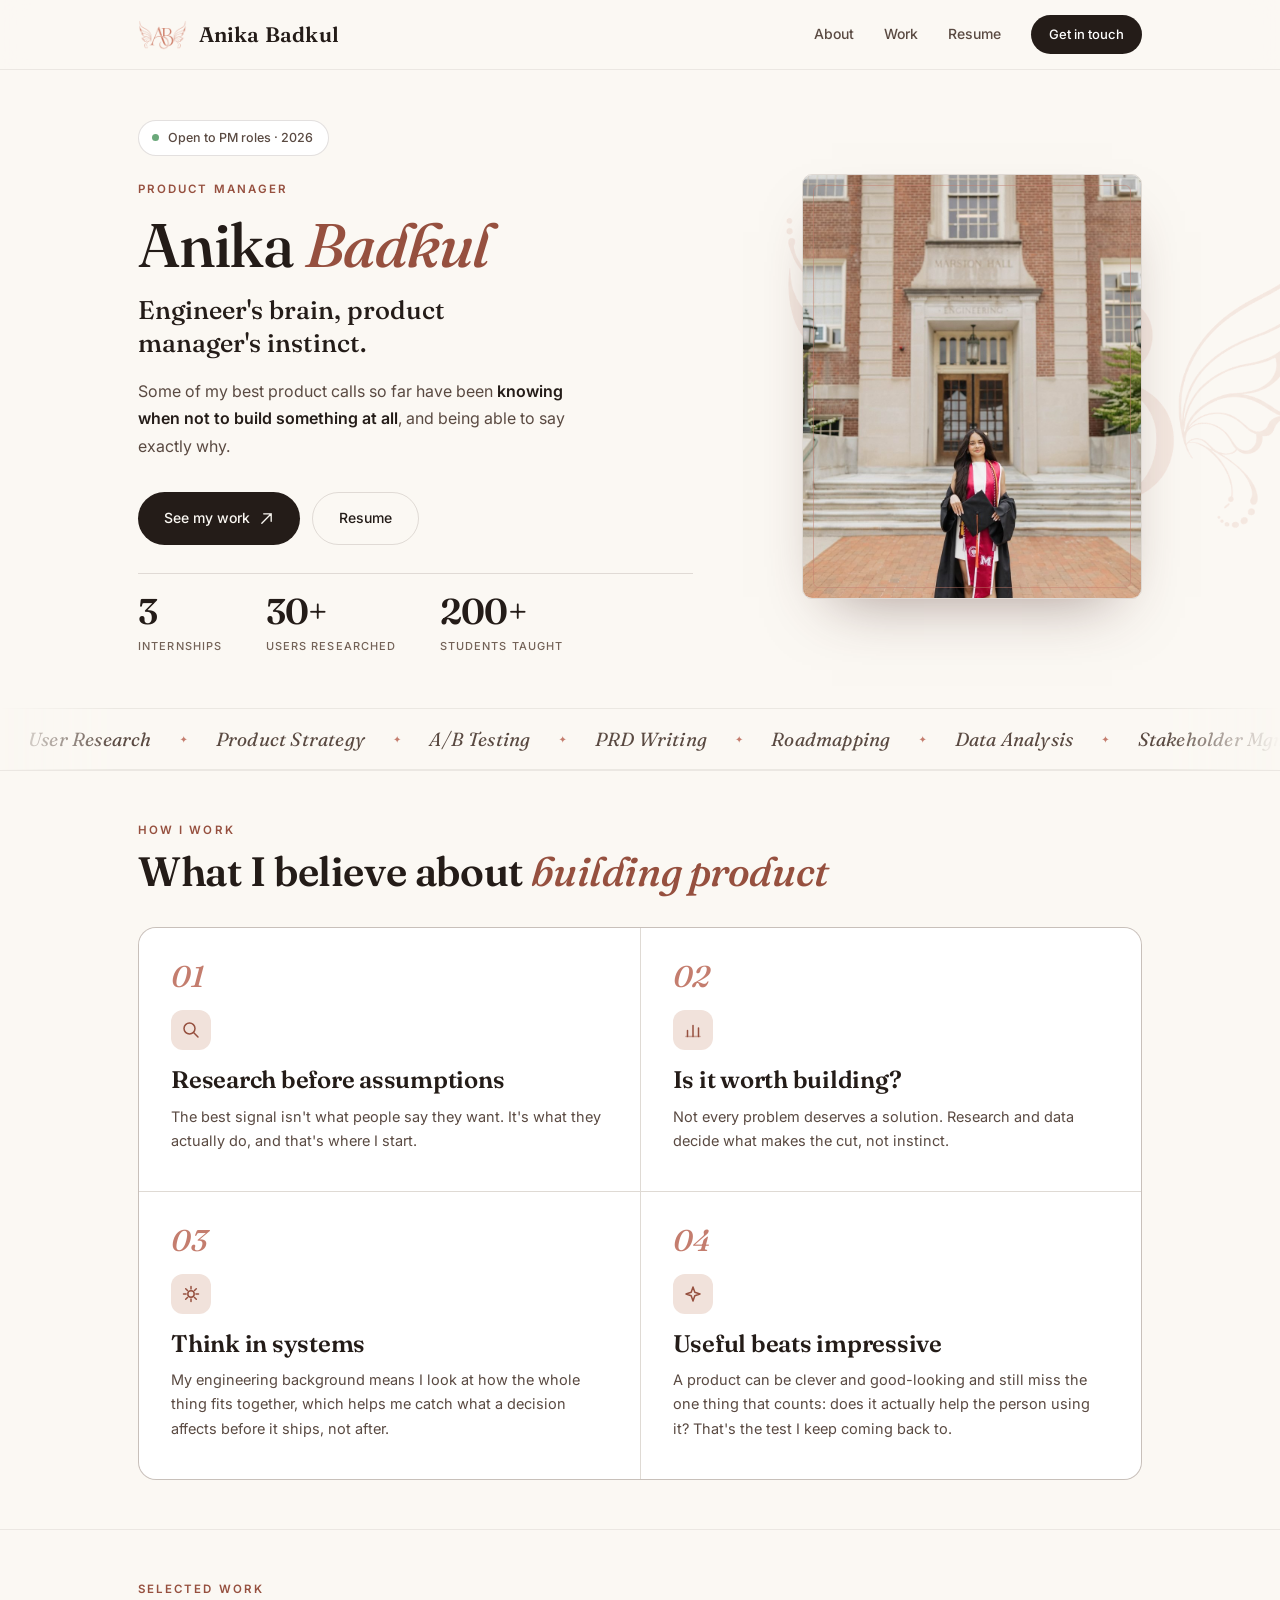
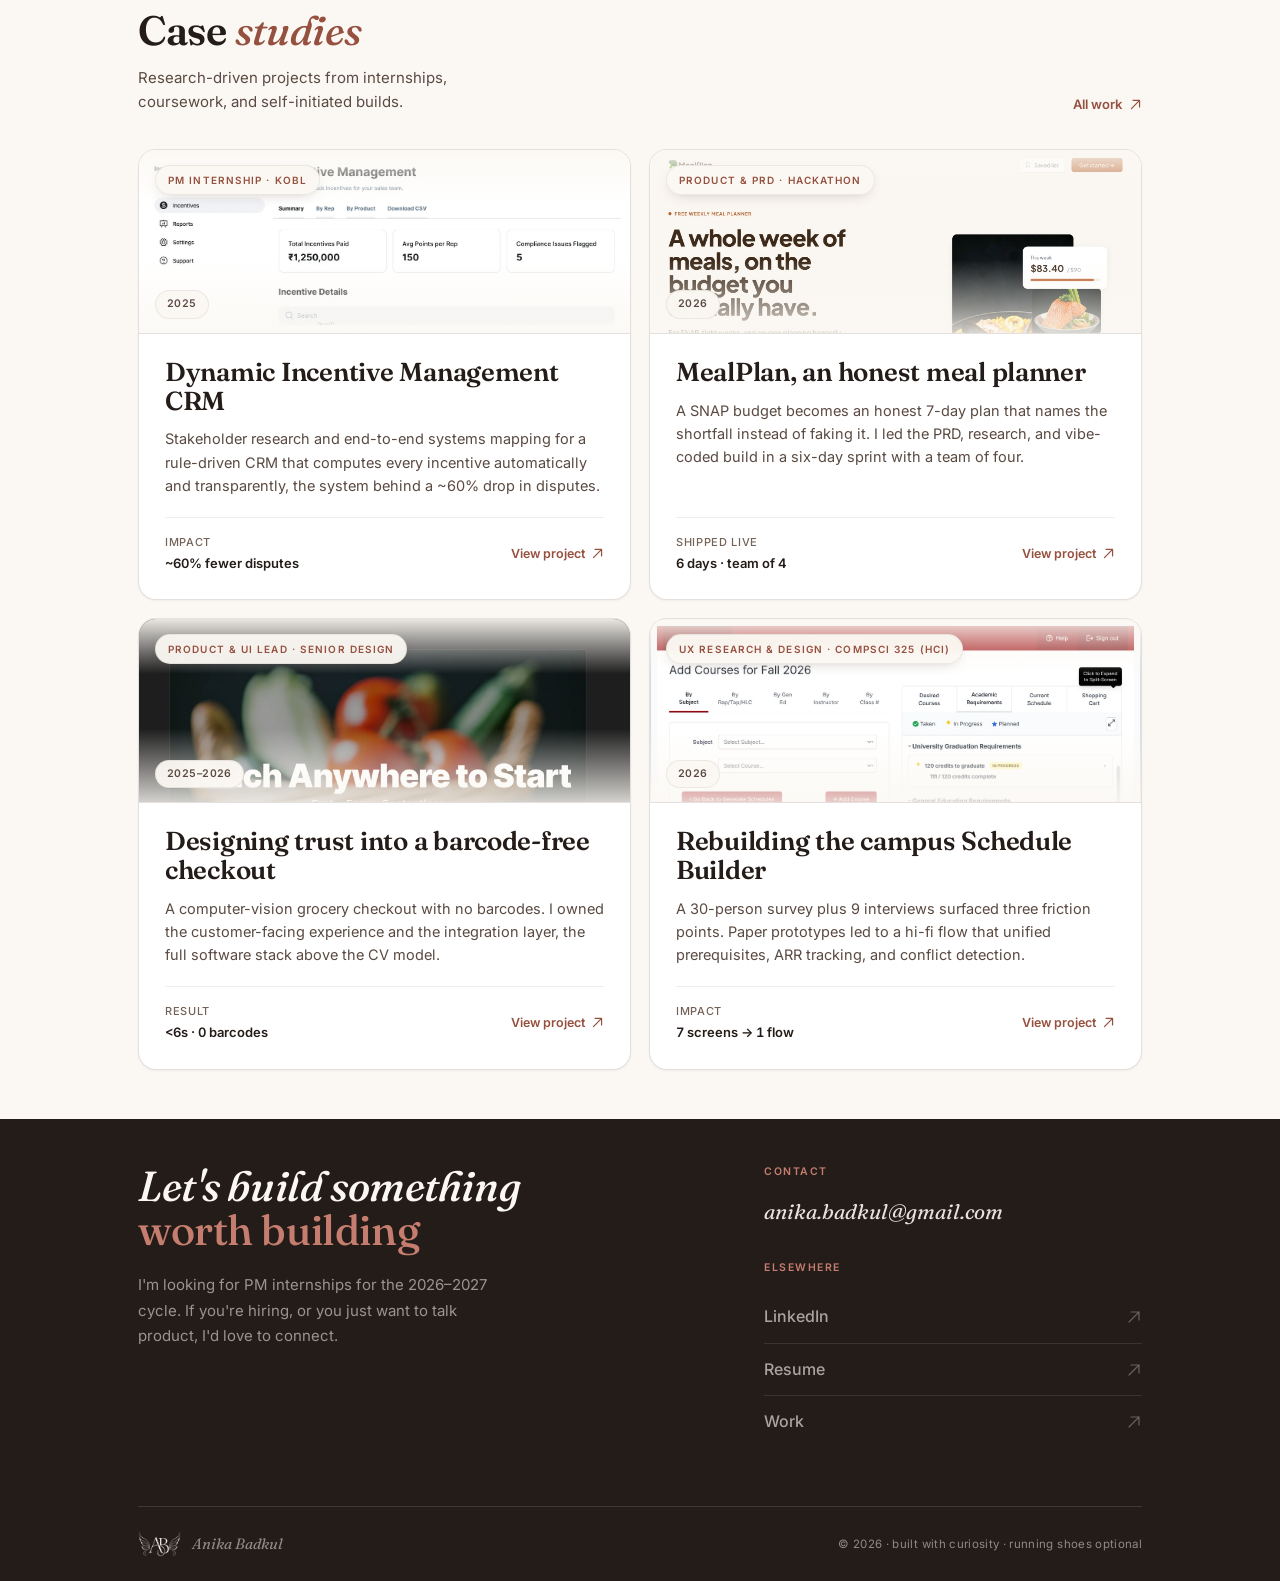
==== commit 9145c6f5: "Replace site with updated portfolio" ====
--- a/index.html
+++ b/index.html
@@ -4,51 +4,32 @@
 <meta charset="UTF-8">
 <meta name="viewport" content="width=device-width, initial-scale=1.0">
 <title>Anika Badkul · Product Manager</title>
+<link rel="canonical" href="https://anikabadkul.com/">
+<meta name="theme-color" content="#FBF8F3">
 <meta name="description" content="Anika Badkul, product manager and UX researcher who turns user research into shipped product.">
+<link rel="icon" type="image/x-icon" href="favicon.ico">
+<link rel="apple-touch-icon" href="apple-touch-icon.png">
+<meta property="og:type" content="website">
+<meta property="og:title" content="Anika Badkul · Product Manager">
+<meta property="og:description" content="Anika Badkul, product manager and UX researcher who turns user research into shipped product.">
+<meta property="og:image" content="https://anikabadkul.com/social-preview.jpg">
+<meta property="og:url" content="https://anikabadkul.com/">
+<meta name="twitter:card" content="summary_large_image">
+<meta name="twitter:title" content="Anika Badkul · Product Manager">
+<meta name="twitter:description" content="Anika Badkul, product manager and UX researcher who turns user research into shipped product.">
+<meta name="twitter:image" content="https://anikabadkul.com/social-preview.jpg">
 <link rel="preconnect" href="https://fonts.googleapis.com">
 <link rel="preconnect" href="https://fonts.gstatic.com" crossorigin>
 <link href="https://fonts.googleapis.com/css2?family=Fraunces:ital,opsz,wght@0,9..144,400;0,9..144,500;0,9..144,600;1,9..144,400;1,9..144,500&family=Inter:wght@400;500;600&display=swap" rel="stylesheet">
+<link rel="stylesheet" href="site.css?v=6">
 <style>
-*,*::before,*::after{box-sizing:border-box;margin:0;padding:0}
-:root{
-  --paper:#FBF8F3;--paper2:#F4ECE2;--panel:#FFFFFF;
-  --ink:#241C18;--ink2:#5A4A42;--ink3:#9A887C;
-  --terra:#C47D6E;--terra-deep:#A0584A;--blush:#F1E2DB;--blush2:#EAD7CD;
-  --line:rgba(60,40,32,.14);--line2:rgba(60,40,32,.08);
-  --serif:"Fraunces",Georgia,serif;
-  --sans:"Inter",system-ui,sans-serif;
-  --ease:cubic-bezier(.22,.61,.36,1);
-  --edge:max(28px,calc((100vw - 1160px)/2 + 28px));
-}
-html{scroll-behavior:smooth;background:var(--paper)}
-body{font-family:var(--sans);background:var(--paper);color:var(--ink);
-  -webkit-font-smoothing:antialiased;overflow-x:hidden;font-optical-sizing:auto;font-size:16px;line-height:1.6}
-a{color:inherit}img{max-width:100%;display:block}
-::selection{background:var(--terra);color:#fff}
-:focus-visible{outline:2px solid var(--terra-deep);outline-offset:3px;border-radius:4px}
-.eyebrow{font-size:11.5px;letter-spacing:.18em;text-transform:uppercase;color:var(--terra-deep);font-weight:600}
-
-/* NAV */
-nav{height:70px;padding:0 var(--edge);display:flex;align-items:center;justify-content:space-between;
-  position:sticky;top:0;z-index:200;border-bottom:1px solid var(--line2)}
-nav::before{content:"";position:absolute;inset:0;background:rgba(251,248,243,.88);backdrop-filter:blur(14px);z-index:-1}
-.logo{display:flex;align-items:center;gap:12px;text-decoration:none}
-.logo img{height:30px;width:auto;display:block}
-.logo-name{font-family:var(--serif);font-size:21px;font-weight:600;letter-spacing:.01em;color:var(--ink)}
-.nav-r{display:flex;align-items:center;gap:30px}
-.nav-r a{font-size:14px;color:var(--ink2);text-decoration:none;transition:color .18s;font-weight:500}
-.nav-r a:hover,.nav-r a.active{color:var(--ink)}
-.nav-cta{font-size:13px;color:#fff!important;background:var(--ink);padding:9px 18px;border-radius:30px;transition:background .2s;font-weight:500}
-.nav-cta:hover{background:var(--terra-deep)}
-.nav-toggle{display:none;width:44px;height:44px;border:1px solid var(--line);background:rgba(255,255,255,.6);
-  border-radius:12px;cursor:pointer;flex-direction:column;justify-content:center;align-items:center;gap:5px;padding:0}
-.nav-toggle span{display:block;width:18px;height:1.7px;background:var(--ink);border-radius:2px;transition:transform .25s var(--ease),opacity .2s}
-nav.nav-open .nav-toggle span:nth-child(1){transform:translateY(6.7px) rotate(45deg)}
-nav.nav-open .nav-toggle span:nth-child(2){opacity:0}
-nav.nav-open .nav-toggle span:nth-child(3){transform:translateY(-6.7px) rotate(-45deg)}
+/* ============================================================
+   Homepage-only styles. Everything shared (base, nav, buttons,
+   footer, reveal, breakpoints, type refinements) lives in site.css.
+   ============================================================ */
 
 /* HERO */
-.hero{position:relative;padding:clamp(52px,8vh,96px) var(--edge) clamp(56px,9vh,100px);overflow:hidden}
+.hero{position:relative;padding:clamp(38px,5.5vh,60px) var(--edge) clamp(40px,6vh,66px);overflow:hidden}
 .hero-mark{position:absolute;top:48%;right:-4%;transform:translateY(-50%);width:min(560px,48vw);opacity:.13;pointer-events:none;z-index:0}
 .hero-inner{position:relative;z-index:1;display:grid;grid-template-columns:1.18fr .82fr;gap:clamp(32px,5vw,72px);align-items:center}
 .avail{display:inline-flex;align-items:center;gap:9px;background:var(--panel);border:1px solid var(--line);
@@ -56,7 +37,7 @@
 .pulse{width:7px;height:7px;border-radius:50%;background:#6aa87a;animation:pulse 2.4s ease-in-out infinite}
 @keyframes pulse{0%,100%{opacity:1;transform:scale(1);box-shadow:0 0 0 0 rgba(106,168,122,.5)}50%{opacity:.5;transform:scale(.8);box-shadow:0 0 0 5px rgba(106,168,122,0)}}
 .hero-role{margin-bottom:18px}
-.hero-name{font-family:var(--serif);font-size:clamp(44px,6.2vw,82px);font-weight:600;line-height:.95;letter-spacing:-.01em;color:var(--ink);margin-bottom:20px}
+.hero-name{font-family:var(--serif);font-size:clamp(40px,4.8vw,64px);font-weight:500;line-height:.95;letter-spacing:-.02em;color:var(--ink);margin-bottom:20px}
 .hero-name em{font-style:italic;font-weight:500;color:var(--terra-deep)}
 .hero-headline{font-family:var(--serif);font-size:clamp(19px,2vw,26px);font-weight:500;line-height:1.28;color:var(--ink);margin-bottom:18px;max-width:20ch}
 .hero-bio{font-size:16px;color:var(--ink2);line-height:1.72;max-width:46ch;margin-bottom:32px}
@@ -64,7 +45,8 @@
 .hero-btns{display:flex;gap:12px;flex-wrap:wrap}
 .btn{font-size:14px;font-weight:500;text-decoration:none;padding:14px 26px;border-radius:30px;display:inline-flex;align-items:center;gap:9px;transition:all .22s var(--ease);cursor:pointer}
 .btn-primary{background:var(--ink);color:var(--paper)}
-.btn-primary:hover{background:var(--terra-deep);transform:translateY(-2px)}
+.btn-primary:hover{background:var(--terra-deep);transform:translateY(-2px);box-shadow:0 12px 26px -14px rgba(150,80,63,.55)}
+.btn-primary:active,.btn-ghost:active{transform:translateY(0) scale(.98);box-shadow:none}
 .btn-primary svg{transition:transform .22s var(--ease)}
 .btn-primary:hover svg{transform:translate(3px,-3px)}
 .btn-ghost{border:1px solid var(--line);color:var(--ink)}
@@ -73,160 +55,76 @@
 .hero-photo{width:100%;height:auto;aspect-ratio:4/5;object-fit:cover;object-position:center 16%;border-radius:10px;
   border:1px solid var(--line);box-shadow:0 28px 60px -30px rgba(80,45,40,.5)}
 .hero-fig::after{content:"";position:absolute;inset:11px;border:1px solid rgba(196,125,110,.45);border-radius:6px;pointer-events:none}
-.stats{display:flex;gap:clamp(24px,3.4vw,52px);margin-top:40px;padding-top:28px;border-top:1px solid var(--line)}
+.stats{display:flex;gap:clamp(24px,3.4vw,52px);margin-top:28px;padding-top:20px;border-top:1px solid var(--line)}
 .stat .n{font-family:var(--serif);font-size:clamp(28px,2.8vw,38px);font-weight:600;line-height:1;letter-spacing:-.02em;color:var(--ink)}
 .stat .l{font-size:11px;letter-spacing:.1em;text-transform:uppercase;color:var(--ink3);margin-top:8px;font-weight:500;line-height:1.5}
 
-/* SECTION SHELL */
-.sec{padding:clamp(58px,8vh,96px) var(--edge);position:relative;border-top:1px solid var(--line2)}
-.sec-head{display:flex;align-items:flex-end;justify-content:space-between;gap:24px;margin-bottom:44px;flex-wrap:wrap}
-.sec-h{font-family:var(--serif);font-size:clamp(28px,3.2vw,44px);font-weight:600;letter-spacing:-.01em;line-height:1.02;color:var(--ink);margin-top:12px}
-.sec-h em{font-style:italic;font-weight:500;color:var(--terra-deep)}
-.sec-sub{font-size:15px;color:var(--ink2);max-width:44ch;margin-top:14px;line-height:1.65}
-.sec-link{font-size:13px;font-weight:600;color:var(--terra-deep);text-decoration:none;display:inline-flex;align-items:center;gap:7px;transition:gap .2s}
-.sec-link:hover{gap:11px}
-
-/* APPROACH */
-.approach{background:var(--paper)}
-.appr-grid{display:grid;grid-template-columns:1fr 1fr;gap:1px;background:var(--line);border:1px solid var(--line);border-radius:18px;overflow:hidden}
-.appr{padding:34px 32px 38px;background:var(--panel)}
-.appr-emoji{font-size:22px;line-height:1;margin-bottom:14px;display:block}
-.appr-n{font-family:var(--serif);font-size:30px;font-weight:500;font-style:italic;color:var(--terra);line-height:1;margin-bottom:18px}
-.appr-t{font-family:var(--serif);font-size:24px;font-weight:600;letter-spacing:-.01em;margin-bottom:11px;line-height:1.15}
-.appr-d{font-size:14.5px;color:var(--ink2);line-height:1.66}
-
-/* CASE CARDS */
-.cases{display:grid;grid-template-columns:1fr 1fr;gap:18px}
-.case{display:flex;flex-direction:column;background:var(--panel);border:1px solid var(--line);border-radius:18px;
-  overflow:hidden;text-decoration:none;color:inherit;transition:transform .3s var(--ease),box-shadow .3s var(--ease),border-color .3s}
-.case-link:hover{transform:translateY(-6px);box-shadow:0 28px 56px -30px rgba(80,45,40,.45);border-color:var(--terra)}
-.case-head{position:relative;height:184px;overflow:hidden;border-bottom:1px solid var(--line);
-  background:linear-gradient(135deg,var(--blush),var(--blush2));display:flex;align-items:center;justify-content:flex-end}
-.case-ix{font-family:var(--serif);font-size:110px;font-weight:500;line-height:1;color:rgba(160,88,74,.16);padding-right:26px;letter-spacing:-.04em}
-.case-shot{position:absolute;inset:0;width:100%;height:100%;object-fit:cover;object-position:top center}
-.case-head.has-shot{background:#fff}
-.case-head.has-shot::after{content:"";position:absolute;inset:0;z-index:1;pointer-events:none;
-  background:linear-gradient(180deg,rgba(251,248,243,.92),rgba(251,248,243,0) 30%,rgba(251,248,243,0) 60%,rgba(251,248,243,.82))}
-.has-shot .case-cat,.has-shot .case-year{z-index:2}
-.case-cat{position:absolute;left:16px;top:15px;font-size:10px;letter-spacing:.11em;text-transform:uppercase;color:var(--terra-deep);font-weight:600;background:rgba(251,248,243,.95);backdrop-filter:blur(8px);padding:6px 12px;border-radius:30px;border:1px solid var(--line2);box-shadow:0 4px 14px -7px rgba(80,45,40,.35)}
-.case-year{position:absolute;left:16px;bottom:14px;font-size:10.5px;letter-spacing:.04em;color:var(--ink2);font-weight:600;background:rgba(251,248,243,.95);backdrop-filter:blur(8px);padding:5px 11px;border-radius:30px;border:1px solid var(--line2)}
-.case-body{padding:24px 26px 26px;display:flex;flex-direction:column;flex:1}
-.case-t{font-family:var(--serif);font-size:26px;font-weight:600;line-height:1.1;letter-spacing:-.01em;margin-bottom:12px;transition:color .2s}
-.case-link:hover .case-t{color:var(--terra-deep)}
-.case-d{font-size:14.5px;color:var(--ink2);line-height:1.6;margin-bottom:20px}
-.case-foot{display:flex;align-items:center;justify-content:space-between;margin-top:auto;gap:12px;padding-top:16px;border-top:1px solid var(--line2)}
-.impact{font-size:13px;color:var(--ink);font-weight:600}
-.impact span{color:var(--ink3);font-weight:500;font-size:11px;letter-spacing:.06em;text-transform:uppercase;display:block;margin-bottom:1px}
-.case-go{font-size:12.5px;font-weight:600;color:var(--terra-deep);display:inline-flex;align-items:center;gap:6px;transition:gap .2s;white-space:nowrap}
-.case-link:hover .case-go{gap:10px}
-.case-soon{font-size:11px;letter-spacing:.08em;text-transform:uppercase;color:var(--ink3);font-weight:600}
-
-/* WRITING */
-.sp-grid{display:grid;grid-template-columns:repeat(3,1fr);gap:16px}
-.sp{background:var(--panel);border:1px solid var(--line);border-radius:16px;padding:26px 24px 24px;text-decoration:none;color:inherit;
-  transition:transform .25s var(--ease),border-color .25s,box-shadow .25s;display:flex;flex-direction:column}
-.sp:hover{transform:translateY(-5px);border-color:var(--terra);box-shadow:0 20px 40px -26px rgba(80,45,40,.4)}
-.sp-kind{font-size:10.5px;letter-spacing:.12em;text-transform:uppercase;color:var(--terra-deep);font-weight:600;margin-bottom:16px}
-.sp-t{font-family:var(--serif);font-size:22px;font-weight:600;line-height:1.15;margin-bottom:10px;transition:color .2s}
-.sp:hover .sp-t{color:var(--terra-deep)}
-.sp-d{font-size:14px;color:var(--ink2);line-height:1.6;margin-bottom:18px}
-.sp-go{font-size:12.5px;font-weight:600;color:var(--terra-deep);margin-top:auto;display:inline-flex;align-items:center;gap:7px;transition:gap .2s}
-.sp:hover .sp-go{gap:11px}
-
-/* FOOTER */
-.footer{background:#241C18;color:var(--paper);padding:clamp(58px,9vh,92px) var(--edge) 0}
-.ft-grid{display:grid;grid-template-columns:1.2fr .8fr;gap:60px;padding-bottom:60px;border-bottom:1px solid rgba(251,248,243,.13)}
-.ft-tagline{font-family:var(--serif);font-size:clamp(28px,3.6vw,46px);font-weight:500;font-style:italic;line-height:1.05;letter-spacing:-.01em;margin-bottom:22px}
-.ft-tagline em{font-style:normal;color:var(--terra)}
-.ft-sub{font-size:15px;color:rgba(251,248,243,.55);line-height:1.7;max-width:40ch}
-.ft-lbl{font-size:10.5px;letter-spacing:.14em;text-transform:uppercase;color:var(--terra);margin-bottom:14px;font-weight:600}
-.ft-email{font-family:var(--serif);font-size:26px;font-style:italic;color:rgba(251,248,243,.9);text-decoration:none;display:block;margin-bottom:34px;transition:color .2s}
-.ft-email:hover{color:var(--terra)}
-.ft-links{display:flex;flex-direction:column}
-.ft-link{font-size:16px;color:rgba(251,248,243,.62);text-decoration:none;padding:13px 0;border-bottom:1px solid rgba(251,248,243,.1);
-  display:flex;justify-content:space-between;align-items:center;transition:color .2s;font-weight:500}
-.ft-link:last-child{border-bottom:none}
-.ft-link:hover{color:#fff}
-.ft-link svg{opacity:.5;transition:transform .2s,opacity .2s}
-.ft-link:hover svg{opacity:1;transform:translate(2px,-2px)}
-.ft-base{display:flex;justify-content:space-between;align-items:center;padding:24px 0;flex-wrap:wrap;gap:12px}
-.ft-logo{display:flex;align-items:center;gap:11px}
-.ft-logo img{height:26px;width:auto}
-.ft-logo span{font-family:var(--serif);font-size:15px;font-style:italic;color:rgba(251,248,243,.5)}
-.ft-copy{font-size:11.5px;color:rgba(251,248,243,.35);letter-spacing:.03em}
-
-/* REVEAL */
-.reveal{opacity:0;transform:translateY(20px);transition:opacity .7s var(--ease),transform .7s var(--ease)}
-.reveal.in{opacity:1;transform:none}
-.d1{transition-delay:.07s}.d2{transition-delay:.14s}.d3{transition-delay:.2s}
-
-@media(max-width:900px){
-  .hero-inner{grid-template-columns:1fr;gap:40px}
-  .hero-fig{justify-self:start;max-width:320px}
-  .hero-mark{display:none}
-  .appr-grid{grid-template-columns:1fr}
-  .cases{grid-template-columns:1fr}
-  .sp-grid{grid-template-columns:1fr}
-  .ft-grid{grid-template-columns:1fr;gap:36px}
-}
-@media(max-width:768px){
-  .nav-toggle{display:flex}
-  .nav-r{position:fixed;top:70px;left:0;right:0;flex-direction:column;align-items:stretch;gap:0;
-    background:rgba(251,248,243,.98);backdrop-filter:blur(18px);border-bottom:1px solid var(--line);
-    box-shadow:0 18px 40px -20px rgba(70,40,40,.4);padding:8px 28px 20px;
-    transform:translateY(-14px);opacity:0;pointer-events:none;transition:opacity .25s var(--ease),transform .25s var(--ease)}
-  nav.nav-open .nav-r{transform:none;opacity:1;pointer-events:auto}
-  .nav-r a{padding:15px 2px;font-size:16px;border-bottom:1px solid var(--line2)}
-  .nav-r a:last-child{border-bottom:none}
-  .nav-cta{width:fit-content;margin-top:12px}
-  .stats{flex-wrap:wrap;gap:26px}
-}
-@media(max-width:480px){
-  .hero-btns{flex-direction:column;align-items:stretch}.btn{justify-content:center}
-}
-@media(prefers-reduced-motion:reduce){
-  *,*::before,*::after{animation-duration:.001ms!important;animation-iteration-count:1!important;transition-duration:.001ms!important;scroll-behavior:auto!important}
-  .reveal{opacity:1!important;transform:none!important}
-}
-
-/* ===== TYPOGRAPHY SYSTEM REFINEMENTS (Fraunces) ===== */
-.hero-name,.sh,.section-title,.cs-title,.ph-heading,.we-title,.about-hero-heading,
-.ft-tagline,.cta-quote,.we-closing-text,.closing-text,.callout-text,.meta-h,.sec-h,.hero-headline{
-  text-wrap:balance;font-optical-sizing:auto}
-.hero-name{font-weight:500;letter-spacing:-.02em}
-.hero-name em,.sh em,.section-title em,.cs-title em,.ph-heading em,.we-title em,.about-hero-heading em{font-weight:500}
-.stat .n,.stat-num,.exp-year,.belief-num,.lesson-num,.side-project-num,.case-ix,.r-name{font-variant-numeric:lining-nums}
-.impact,.exp-date,.cs-meta-value,.metric,.case-year{font-variant-numeric:tabular-nums lining-nums}
-/* skills ticker */
-.ticker{padding:15px 0;overflow:hidden;white-space:nowrap;border-top:1px solid var(--line2);border-bottom:1px solid var(--line2);background:var(--paper)}
+/* SKILLS TICKER */
+.ticker{padding:15px 0;overflow:hidden;white-space:nowrap;border-top:1px solid var(--line2);border-bottom:1px solid var(--line2);background:var(--paper);
+  -webkit-mask-image:linear-gradient(90deg,transparent,#000 9%,#000 91%,transparent);
+  mask-image:linear-gradient(90deg,transparent,#000 9%,#000 91%,transparent)}
 .ticker-inner{display:inline-flex;animation:tick 36s linear infinite;will-change:transform}
 .ticker:hover .ticker-inner{animation-play-state:paused}
 @keyframes tick{from{transform:translateX(0)}to{transform:translateX(-50%)}}
 .ti{font-family:var(--serif);font-size:19px;font-style:italic;color:var(--ink2);padding:0 28px;display:inline-flex;align-items:center;letter-spacing:.01em}
 .td{color:var(--terra);font-size:10px;display:inline-flex;align-items:center}
 @media(prefers-reduced-motion:reduce){.ticker-inner{animation:none}}
+
+/* SECTION SHELL */
+.sec{padding:clamp(40px,5.5vh,64px) var(--edge);position:relative;border-top:1px solid var(--line2)}
+.sec-head{display:flex;align-items:flex-end;justify-content:space-between;gap:24px;margin-bottom:34px;flex-wrap:wrap}
+.sec-h{font-family:var(--serif);font-size:clamp(28px,3.2vw,44px);font-weight:600;letter-spacing:-.01em;line-height:1.02;color:var(--ink);margin-top:12px}
+.sec-h em{font-style:italic;font-weight:500;color:var(--terra-deep)}
+.sec-sub{font-size:15px;color:var(--ink2);max-width:44ch;margin-top:14px;line-height:1.65}
+.sec-link{font-size:13px;font-weight:600;color:var(--terra-deep);text-decoration:none;display:inline-flex;align-items:center;gap:7px;transition:gap .2s}
+.sec-link:hover{gap:11px}
+
+/* APPROACH */
+.appr-grid{display:grid;grid-template-columns:1fr 1fr;gap:1px;background:var(--line);border:1px solid var(--line);border-radius:18px;overflow:hidden}
+.appr{padding:34px 32px 38px;background:var(--panel)}
+.appr-n{font-family:var(--serif);font-size:30px;font-weight:500;font-style:italic;color:var(--terra);line-height:1;margin-bottom:18px}
+.appr-t{font-family:var(--serif);font-size:24px;font-weight:600;letter-spacing:-.01em;margin-bottom:11px;line-height:1.15}
+.appr-d{font-size:14.5px;color:var(--ink2);line-height:1.66}
+
+/* Case cards: shared with work.html — moved to site.css */
+
+/* HOMEPAGE BREAKPOINTS (shared nav/footer breakpoints live in site.css) */
+@media(max-width:900px){
+  .hero-inner{grid-template-columns:1fr;gap:40px}
+  .hero-fig{justify-self:center;max-width:300px}
+  .hero-mark{display:none}
+  .appr-grid{grid-template-columns:1fr}
+}
+@media(max-width:768px){
+  .stats{flex-wrap:wrap;gap:26px}
+}
+@media(max-width:480px){
+  .hero-btns{flex-direction:column;align-items:stretch}.btn{justify-content:center}
+}
 </style>
 <noscript><style>.reveal{opacity:1!important;transform:none!important}</style></noscript>
 </head>
 <body>
+<a class="skip-link" href="#main">Skip to content</a>
 
 <nav>
   <a class="logo" href="index.html" aria-label="Anika Badkul home">
-    <img src="logo-mark-rose.png" alt="">
+    <img src="logo-mark-rose-sm.png" width="220" height="136" alt="" loading="eager">
     <span class="logo-name">Anika Badkul</span>
   </a>
   <div class="nav-r" id="nav-menu">
     <a href="about.html">About</a>
     <a href="work.html">Work</a>
-    <a href="projects.html">Curiosities</a>
+    <a href="projects.html" style="display:none">Curiosities</a>
     <a href="resume.html">Resume</a>
     <a href="mailto:anika.badkul@gmail.com" class="nav-cta">Get in touch</a>
   </div>
   <button class="nav-toggle" aria-label="Open menu" aria-expanded="false" aria-controls="nav-menu"><span></span><span></span><span></span></button>
 </nav>
 
+<main id="main">
 <section class="hero">
-  <img class="hero-mark" src="logo-mark-rose.png" alt="" aria-hidden="true">
+  <img class="hero-mark" src="logo-mark-rose.png" width="900" height="558" alt="" aria-hidden="true" loading="eager">
   <div class="hero-inner">
     <div class="hero-left">
       <div class="avail reveal"><span class="pulse"></span>Open to PM roles · 2026</div>
@@ -246,7 +144,7 @@
       </div>
     </div>
     <figure class="hero-fig reveal d2">
-      <img class="hero-photo" src="photo.jpg" alt="Anika Badkul" width="900" height="1125" decoding="async" fetchpriority="high">
+      <img class="hero-photo" src="photo.jpg" alt="Anika Badkul" width="900" height="1125" decoding="async" fetchpriority="high" loading="eager">
     </figure>
   </div>
 </section>
@@ -267,27 +165,27 @@
   <div class="appr-grid reveal d1">
     <div class="appr">
       <div class="appr-n">01</div>
-      <span class="appr-emoji">🔍</span>
+      <span class="li-ic" aria-hidden="true"><svg width="20" height="20" viewBox="0 0 20 20" fill="none" stroke="currentColor" stroke-width="1.5" stroke-linecap="round" stroke-linejoin="round"><circle cx="8.5" cy="8.5" r="5.5"/><path d="M12.8 12.8L17 17"/></svg></span>
       <div class="appr-t">Research before assumptions</div>
       <div class="appr-d">The best signal isn't what people say they want. It's what they actually do, and that's where I start.</div>
     </div>
     <div class="appr">
       <div class="appr-n">02</div>
-      <span class="appr-emoji">📊</span>
+      <span class="li-ic" aria-hidden="true"><svg width="20" height="20" viewBox="0 0 20 20" fill="none" stroke="currentColor" stroke-width="1.5" stroke-linecap="round" stroke-linejoin="round"><path d="M4.5 16.5v-6M10 16.5v-11M15.5 16.5v-8.5"/><path d="M3 16.5h14" opacity=".45"/></svg></span>
       <div class="appr-t">Is it worth building?</div>
       <div class="appr-d">Not every problem deserves a solution. Research and data decide what makes the cut, not instinct.</div>
     </div>
     <div class="appr">
       <div class="appr-n">03</div>
-      <span class="appr-emoji">⚙️</span>
+      <span class="li-ic" aria-hidden="true"><svg width="20" height="20" viewBox="0 0 20 20" fill="none" stroke="currentColor" stroke-width="1.5" stroke-linecap="round" stroke-linejoin="round"><circle cx="10" cy="10" r="3.2"/><path d="M10 2.5v2.6M10 14.9v2.6M2.5 10h2.6M14.9 10h2.6M4.7 4.7l1.8 1.8M13.5 13.5l1.8 1.8M15.3 4.7l-1.8 1.8M6.5 13.5l-1.8 1.8"/></svg></span>
       <div class="appr-t">Think in systems</div>
-      <div class="appr-d">One change never stays in one place. My engineering background trained me to see how the whole thing fits together, not just the piece in front of me.</div>
+      <div class="appr-d">My engineering background means I look at how the whole thing fits together, which helps me catch what a decision affects before it ships, not after.</div>
     </div>
     <div class="appr">
       <div class="appr-n">04</div>
-      <span class="appr-emoji">✨</span>
+      <span class="li-ic" aria-hidden="true"><svg width="20" height="20" viewBox="0 0 20 20" fill="none" stroke="currentColor" stroke-width="1.5" stroke-linecap="round" stroke-linejoin="round"><path d="M10 3l1.8 5.2L17 10l-5.2 1.8L10 17l-1.8-5.2L3 10l5.2-1.8z"/></svg></span>
       <div class="appr-t">Useful beats impressive</div>
-      <div class="appr-d">A product can be technically sophisticated and visually polished and still fail the only test that matters. If it doesn't help the person using it, the rest is decoration.</div>
+      <div class="appr-d">A product can be clever and good-looking and still miss the one thing that counts: does it actually help the person using it? That's the test I keep coming back to.</div>
     </div>
   </div>
 </section>
@@ -304,9 +202,26 @@
   </div>
 
   <div class="cases">
-    <a href="cs-mealplan.html" class="case case-link reveal">
+    <a href="cs-kobl-incentives.html" class="case case-link reveal">
       <div class="case-head has-shot">
-        <img class="case-shot" src="cs-mp-home.png" alt="MealPlan honest meal planner preview">
+        <img class="case-shot" src="cs-kobl-incentive-mgmt.webp" width="1280" height="995" alt="KOBL incentive management preview" loading="lazy">
+        <span class="case-cat">PM Internship · KOBL</span>
+        <span class="case-year">2025</span>
+      </div>
+      <div class="case-body">
+        <h3 class="case-t">Dynamic Incentive Management CRM</h3>
+        <p class="case-d">Stakeholder research and end-to-end systems mapping for a rule-driven CRM that computes every incentive automatically and transparently, the system behind a ~60% drop in disputes.</p>
+        <div class="case-foot">
+          <div class="impact"><span>Impact</span>~60% fewer disputes</div>
+          <span class="case-go">View project
+            <svg width="13" height="13" viewBox="0 0 16 16" fill="none"><path d="M3 13L13 3M13 3H5M13 3V11" stroke="currentColor" stroke-width="1.5" stroke-linecap="round" stroke-linejoin="round"/></svg></span>
+        </div>
+      </div>
+    </a>
+
+<a href="cs-mealplan.html" class="case case-link reveal d1">
+      <div class="case-head has-shot">
+        <img class="case-shot" src="cs-mp-home.webp" width="1800" height="1804" alt="MealPlan honest meal planner preview" loading="lazy">
         <span class="case-cat">Product &amp; PRD · Hackathon</span>
         <span class="case-year">2026</span>
       </div>
@@ -314,17 +229,34 @@
         <h3 class="case-t">MealPlan, an honest meal planner</h3>
         <p class="case-d">A SNAP budget becomes an honest 7-day plan that names the shortfall instead of faking it. I led the PRD, research, and vibe-coded build in a six-day sprint with a team of four.</p>
         <div class="case-foot">
-          <div class="impact"><span>Built in</span>6 days · team of 4</div>
+          <div class="impact"><span>Shipped live</span>6 days · team of 4</div>
           <span class="case-go">View project
             <svg width="13" height="13" viewBox="0 0 16 16" fill="none"><path d="M3 13L13 3M13 3H5M13 3V11" stroke="currentColor" stroke-width="1.5" stroke-linecap="round" stroke-linejoin="round"/></svg></span>
         </div>
       </div>
     </a>
 
-    <a href="cs-schedule-builder.html" class="case case-link reveal d1">
+<a href="cs-sdp-selfcheckout.html" class="case case-link reveal d1">
       <div class="case-head has-shot">
-        <img class="case-shot" src="cs-sb-final-arr.png" alt="Schedule Builder redesign preview">
-        <span class="case-cat">UX Research &amp; Design</span>
+        <img class="case-shot" src="sdp-screen1.webp" width="1600" height="1048" alt="Self Checkout+ touchscreen interface preview" loading="lazy">
+        <span class="case-cat">Product &amp; UI Lead · Senior Design</span>
+        <span class="case-year">2025–2026</span>
+      </div>
+      <div class="case-body">
+        <h3 class="case-t">Designing trust into a barcode-free checkout</h3>
+        <p class="case-d">A computer-vision grocery checkout with no barcodes. I owned the customer-facing experience and the integration layer, the full software stack above the CV model.</p>
+        <div class="case-foot">
+          <div class="impact"><span>Result</span>&lt;6s &middot; 0 barcodes</div>
+          <span class="case-go">View project
+            <svg width="13" height="13" viewBox="0 0 16 16" fill="none"><path d="M3 13L13 3M13 3H5M13 3V11" stroke="currentColor" stroke-width="1.5" stroke-linecap="round" stroke-linejoin="round"/></svg></span>
+        </div>
+      </div>
+    </a>
+
+<a href="cs-schedule-builder.html" class="case case-link reveal d2">
+      <div class="case-head has-shot">
+        <img class="case-shot" src="cs-sb-final-arr.webp" width="1280" height="979" alt="Schedule Builder redesign preview" loading="lazy">
+        <span class="case-cat">UX Research &amp; Design · CompSci 325 (HCI)</span>
         <span class="case-year">2026</span>
       </div>
       <div class="case-body">
@@ -337,75 +269,9 @@
         </div>
       </div>
     </a>
-
-    <a href="cs-kobl-incentives.html" class="case case-link reveal d1">
-      <div class="case-head has-shot">
-        <img class="case-shot" src="cs-kobl-incentive-mgmt.png" alt="KOBL incentive management preview">
-        <span class="case-cat">PM Internship · KOBL</span>
-        <span class="case-year">2025</span>
-      </div>
-      <div class="case-body">
-        <h3 class="case-t">Dynamic Incentive Management CRM</h3>
-        <p class="case-d">Stakeholder research and end-to-end systems mapping for a rule-driven CRM that computes every incentive automatically and transparently, the system behind a ~60% drop in disputes.</p>
-        <div class="case-foot">
-          <div class="impact"><span>Impact</span>~60% fewer disputes</div>
-          <span class="case-go">View project
-            <svg width="13" height="13" viewBox="0 0 16 16" fill="none"><path d="M3 13L13 3M13 3H5M13 3V11" stroke="currentColor" stroke-width="1.5" stroke-linecap="round" stroke-linejoin="round"/></svg></span>
-        </div>
-      </div>
-    </a>
-
-    <a href="cs-sdp-selfcheckout.html" class="case case-link reveal d1">
-      <div class="case-head has-shot">
-        <img class="case-shot" src="sdp-screen1.png" alt="Self Checkout+ touchscreen interface preview">
-        <span class="case-cat">Product &amp; UI Lead · Senior Design</span>
-        <span class="case-year">2025–2026</span>
-      </div>
-      <div class="case-body">
-        <h3 class="case-t">Designing trust into a barcode-free checkout</h3>
-        <p class="case-d">A computer-vision grocery checkout with no barcodes. I owned the customer-facing experience and the integration layer, the full software stack above the CV model.</p>
-        <div class="case-foot">
-          <div class="impact"><span>Result</span>&lt;6s &middot; 0 barcodes</div>
-          <span class="case-go">View project
-            <svg width="13" height="13" viewBox="0 0 16 16" fill="none"><path d="M3 13L13 3M13 3H5M13 3V11" stroke="currentColor" stroke-width="1.5" stroke-linecap="round" stroke-linejoin="round"/></svg></span>
-        </div>
-      </div>
-    </a>
   </div>
 </section>
-
-<section id="projects" class="sec">
-  <div class="sec-head">
-    <div>
-      <div class="eyebrow reveal">Beyond the day job</div>
-      <h2 class="sec-h reveal d1">Writing &amp; <em>side projects</em></h2>
-      <p class="sec-sub reveal d1">Teardowns, redesigns, and product opinions I'm willing to defend.</p>
-    </div>
-  </div>
-  <div class="sp-grid">
-    <a href="#" class="sp reveal">
-      <div class="sp-kind">Newsletter · Ongoing</div>
-      <div class="sp-t">Product teardown newsletter</div>
-      <p class="sp-d">One product decision broken down weekly, what worked, what didn't, and what I'd change.</p>
-      <span class="sp-go">Read it
-        <svg width="12" height="12" viewBox="0 0 16 16" fill="none"><path d="M3 13L13 3M13 3H5M13 3V11" stroke="currentColor" stroke-width="1.5" stroke-linecap="round" stroke-linejoin="round"/></svg></span>
-    </a>
-    <a href="#" class="sp reveal d1">
-      <div class="sp-kind">UX Research · Concept</div>
-      <div class="sp-t">Duolingo streak redesign</div>
-      <p class="sp-d">A teardown of streak anxiety, what the data says, two redesign directions, and the first thing I'd test.</p>
-      <span class="sp-go">Read the teardown
-        <svg width="12" height="12" viewBox="0 0 16 16" fill="none"><path d="M3 13L13 3M13 3H5M13 3V11" stroke="currentColor" stroke-width="1.5" stroke-linecap="round" stroke-linejoin="round"/></svg></span>
-    </a>
-    <a href="#" class="sp reveal d2">
-      <div class="sp-kind">Strategy · Analysis</div>
-      <div class="sp-t">Why Notion is losing to Linear</div>
-      <p class="sp-d">A breakdown of positioning drift, the dev-tool land grab, and what Notion should do next.</p>
-      <span class="sp-go">Read the piece
-        <svg width="12" height="12" viewBox="0 0 16 16" fill="none"><path d="M3 13L13 3M13 3H5M13 3V11" stroke="currentColor" stroke-width="1.5" stroke-linecap="round" stroke-linejoin="round"/></svg></span>
-    </a>
-  </div>
-</section>
+</main>
 
 <footer class="footer">
   <div class="ft-grid">
@@ -428,27 +294,12 @@
     </div>
   </div>
   <div class="ft-base">
-    <div class="ft-logo"><img src="logo-mark-cream.png" alt=""><span>Anika Badkul</span></div>
+    <div class="ft-logo"><img src="logo-mark-cream-sm.png" width="220" height="133" alt="" loading="lazy"><span>Anika Badkul</span></div>
     <span class="ft-copy">© 2026 · built with curiosity · running shoes optional</span>
   </div>
 </footer>
 
-<script>
-(function(){
-  var nav=document.querySelector("nav"),btn=document.querySelector(".nav-toggle"),menu=document.getElementById("nav-menu");
-  if(!nav||!btn||!menu)return;
-  function close(){nav.classList.remove("nav-open");btn.setAttribute("aria-expanded","false");}
-  btn.addEventListener("click",function(){var o=nav.classList.toggle("nav-open");btn.setAttribute("aria-expanded",o?"true":"false");});
-  menu.querySelectorAll("a").forEach(function(a){a.addEventListener("click",close);});
-  document.addEventListener("keydown",function(e){if(e.key==="Escape")close();});
-})();
-(function(){
-  var els=document.querySelectorAll(".reveal");
-  if(!("IntersectionObserver" in window)){els.forEach(function(e){e.classList.add("in")});return;}
-  var io=new IntersectionObserver(function(es){es.forEach(function(e){if(e.isIntersecting){e.target.classList.add("in");io.unobserve(e.target);}});},{rootMargin:"0px 0px -8% 0px"});
-  els.forEach(function(e){io.observe(e);});
-  setTimeout(function(){els.forEach(function(e){if(e.getBoundingClientRect().top<innerHeight)e.classList.add("in");});},120);
-})();
-</script>
+<button class="to-top" aria-label="Back to top"><svg width="15" height="15" viewBox="0 0 16 16" fill="none" aria-hidden="true"><path d="M8 13V3m0 0L3.5 7.5M8 3l4.5 4.5" stroke="currentColor" stroke-width="1.5" stroke-linecap="round" stroke-linejoin="round"/></svg></button>
+<script src="site.js?v=6"></script>
 </body>
 </html>
--- a/site.css
+++ b/site.css
@@ -0,0 +1,350 @@
+/* ============================================================
+   Anika Badkul — shared design system
+   One source of truth for every page.
+   ============================================================ */
+*,*::before,*::after{box-sizing:border-box;margin:0;padding:0}
+:root{
+  --paper:#FBF8F3;--paper2:#F4ECE2;--panel:#FFFFFF;
+  --ink:#241C18;--ink2:#5A4A42;--ink3:#736257; /* was #816F63 — failed AA (4.09:1) on paper2 captions */
+  --terra:#C47D6E;--terra-deep:#96503F; /* was #A0584A — failed WCAG AA (4.17:1) on blush */--blush:#F1E2DB;--blush2:#EAD7CD;
+  --line:rgba(60,40,32,.14);--line2:rgba(60,40,32,.08);
+  --serif:"Fraunces",Georgia,serif;
+  --sans:"Inter",system-ui,sans-serif;
+  --ease:cubic-bezier(.22,.61,.36,1);
+  --edge:max(28px,calc((100vw - 1060px)/2 + 28px)); /* content max 1004px — was 1104, which filled 86% of a 13-inch screen */
+}
+html{scroll-behavior:smooth;background:var(--paper)}
+body{font-family:var(--sans);background:var(--paper);color:var(--ink);
+  -webkit-font-smoothing:antialiased;overflow-x:hidden;font-optical-sizing:auto;font-size:16px;line-height:1.6}
+a{color:inherit}
+img{max-width:100%;height:auto;display:block}
+::selection{background:var(--terra);color:#fff}
+:focus-visible{outline:2px solid var(--terra-deep);outline-offset:3px;border-radius:4px}
+.skip-link{position:absolute;left:-9999px;top:12px;z-index:300;background:var(--ink);color:var(--paper);
+  padding:10px 18px;border-radius:30px;font-size:13px;font-weight:600;text-decoration:none}
+.skip-link:focus{left:12px}
+.sr-only{position:absolute;width:1px;height:1px;padding:0;margin:-1px;overflow:hidden;clip:rect(0,0,0,0);white-space:nowrap;border:0}
+/* Line-icon chip: replaces OS emoji so icons render identically on every platform
+   and match the site's existing 1.5px-stroke SVG language. */
+.li-ic{width:40px;height:40px;border-radius:12px;background:var(--blush);color:var(--terra-deep);
+  display:flex;align-items:center;justify-content:center;flex-shrink:0}
+.li-ic svg{display:block}
+/* WCAG 2.5.8: vertical padding enlarges the hit area of standalone text links without moving layout */
+.csb-back,.cs-back,.watch,.r-contact a,.csb-closing a{padding-block:6px}
+.appr .li-ic{margin-bottom:16px}
+.out-card .li-ic{margin-bottom:12px}
+.csb-card .li-ic{margin-bottom:14px}
+
+/* ---- shared type helpers ---- */
+.eyebrow,.ey,.cs-ey,.cs-eyebrow,.section-num,
+.r-heading,.skills-col-label,.proj-img-label,.cs-feat-lbl,.cs-meta-label,
+.skill-card-label{
+  font-size:11.5px;letter-spacing:.18em;text-transform:uppercase;color:var(--terra-deep);font-weight:600}
+.sh,.section-title{font-family:var(--serif);font-size:clamp(30px,4vw,50px);
+  font-weight:600;letter-spacing:-.01em;line-height:1.04;color:var(--ink);margin-top:12px}
+.sh em,.section-title em,.about-hero-heading em,.cs-title em{font-style:italic;font-weight:500;color:var(--terra-deep)}
+
+/* ---- buttons ---- */
+/* .r-cta removed from this group: it's a layout section on resume.html, not a button —
+   including it here painted the whole block dark and made its label invisible.
+   .proto-btn-primary/.k-btn-primary removed: used on no page. */
+.btn-ink,.cta-btn-light{
+  display:inline-flex;align-items:center;gap:9px;background:var(--ink);color:var(--paper)!important;
+  font-size:14px;font-weight:500;text-decoration:none;padding:13px 26px;border-radius:30px;
+  transition:all .22s var(--ease);cursor:pointer;border:none}
+.btn-ink:hover,.cta-btn-light:hover{background:var(--terra-deep);transform:translateY(-2px);
+  box-shadow:0 12px 26px -14px rgba(150,80,63,.55)}
+.btn-ink:active,.cta-btn-light:active{transform:translateY(0) scale(.98);box-shadow:none}
+.btn-o,.cta-btn-outline{display:inline-flex;align-items:center;gap:9px;border:1px solid var(--line);
+  color:var(--ink);font-size:14px;font-weight:500;text-decoration:none;padding:12px 26px;border-radius:30px;transition:all .22s var(--ease)}
+.btn-o:hover,.cta-btn-outline:hover{border-color:var(--terra);color:var(--terra-deep)}
+
+/* ============================================================ 2026 POLISH */
+/* Smooth cross-fade between pages (progressive enhancement, Chrome/Safari) */
+@media (prefers-reduced-motion: no-preference){
+  @view-transition{navigation:auto}
+  ::view-transition-old(root){animation-duration:.16s}
+  ::view-transition-new(root){animation-duration:.24s}
+}
+/* Reading progress on case studies (element present only on those pages) */
+.read-progress{position:fixed;top:0;left:0;right:0;height:2.5px;background:var(--terra);
+  transform:scaleX(0);transform-origin:0 50%;z-index:300;pointer-events:none}
+/* Back to top */
+.to-top{position:fixed;right:22px;bottom:22px;width:44px;height:44px;border-radius:50%;
+  display:flex;align-items:center;justify-content:center;cursor:pointer;z-index:250;
+  background:rgba(251,248,243,.92);backdrop-filter:blur(10px);border:1px solid var(--line);color:var(--ink);
+  opacity:0;visibility:hidden;transform:translateY(10px);
+  transition:opacity .3s var(--ease),transform .3s var(--ease),visibility .3s,border-color .2s,color .2s}
+.to-top.show{opacity:1;visibility:visible;transform:none}
+.to-top:hover{border-color:var(--terra);color:var(--terra-deep);transform:translateY(-2px)}
+/* Anchor targets clear the sticky nav */
+#main{scroll-margin-top:84px}
+
+/* ============================================================ NAV */
+nav{height:70px;padding:0 var(--edge);display:flex;align-items:center;justify-content:space-between;
+  position:sticky;top:0;z-index:200;border-bottom:1px solid var(--line2)}
+nav::before{content:"";position:absolute;inset:0;background:rgba(251,248,243,.88);backdrop-filter:blur(14px);z-index:-1}
+.logo{display:flex;align-items:center;gap:12px;text-decoration:none}
+.logo img{height:30px!important;width:auto!important;display:block}
+.logo-name{font-family:var(--serif);font-size:21px;font-weight:600;letter-spacing:.01em;color:var(--ink)}
+.nav-r{display:flex;align-items:center;gap:30px}
+.nav-r a{font-size:14px;color:var(--ink2);text-decoration:none;transition:color .18s;font-weight:500}
+.nav-r a:not(.nav-cta){position:relative}
+.nav-r a:not(.nav-cta)::after{content:"";position:absolute;left:0;right:0;bottom:-6px;height:1.5px;
+  background:var(--terra-deep);transform:scaleX(0);transform-origin:0 50%;transition:transform .25s var(--ease)}
+.nav-r a:not(.nav-cta):hover::after,.nav-r a.active:not(.nav-cta)::after{transform:scaleX(1)}
+.nav-r a:hover,.nav-r a.active{color:var(--ink)}
+.nav-r a.nav-cta,.nav-badge{font-size:13px;color:#fff!important;background:var(--ink);padding:9px 18px;
+  border-radius:30px;transition:background .2s;font-weight:500;border:none;letter-spacing:0;text-transform:none}
+.nav-r a.nav-cta:hover{background:var(--terra-deep)}
+.nav-toggle{display:none;width:44px;height:44px;border:1px solid var(--line);background:rgba(255,255,255,.6);
+  border-radius:12px;cursor:pointer;flex-direction:column;justify-content:center;align-items:center;gap:5px;padding:0}
+.nav-toggle span{display:block;width:18px;height:1.7px;background:var(--ink);border-radius:2px;transition:transform .25s var(--ease),opacity .2s}
+nav.nav-open .nav-toggle span:nth-child(1){transform:translateY(6.7px) rotate(45deg)}
+nav.nav-open .nav-toggle span:nth-child(2){opacity:0}
+nav.nav-open .nav-toggle span:nth-child(3){transform:translateY(-6.7px) rotate(-45deg)}
+
+/* ============================================================ PAGE HEADER */
+.page-header{padding:clamp(36px,5vh,56px) var(--edge) clamp(22px,3vh,32px)}
+.page-header .sh,.ph-heading{font-family:var(--serif);font-size:clamp(40px,5vw,64px);
+  font-weight:600;line-height:.98;letter-spacing:-.01em;color:var(--ink);margin-top:14px}
+.ph-heading em{font-style:italic;font-weight:500;color:var(--terra-deep)}
+.page-subtitle,.ph-sub{font-size:17px;color:var(--ink2);max-width:54ch;margin-top:18px;line-height:1.65}
+
+/* ============================================================ SECTION SHELL */
+.exp-section,.skills-section,.projects-section,.cs-section{
+  padding:clamp(38px,5.5vh,60px) var(--edge);position:relative}
+.exp-section,.skills-section{border-top:1px solid var(--line2)}
+
+/* ============================================================ ABOUT PAGE */
+.about-hero{padding:clamp(36px,5vh,54px) var(--edge) clamp(26px,4vh,42px)}
+.about-hero-heading{font-family:var(--serif);font-size:clamp(40px,6vw,80px);font-weight:600;line-height:1.0;
+  letter-spacing:-.01em;color:var(--ink);margin:16px 0 0}
+.about-hero-grid{display:grid;grid-template-columns:1.25fr .75fr;gap:clamp(32px,5vw,64px);align-items:start;margin-top:36px}
+.about-bio p{font-size:16px;color:var(--ink2);line-height:1.75;margin-bottom:16px;max-width:50ch}
+.about-bio>div{margin-top:24px}
+.about-photo{width:100%;height:auto;max-width:340px;aspect-ratio:4/5;object-fit:cover;object-position:center 16%;
+  border-radius:10px;border:1px solid var(--line);box-shadow:0 24px 56px -30px rgba(80,45,40,.5)}
+.exp-row{display:grid;grid-template-columns:88px 1fr;gap:24px;padding:24px 0;border-bottom:1px solid var(--line)}
+.exp-year{font-family:var(--serif);font-size:18px;color:var(--terra-deep);font-style:italic;font-weight:500}
+.exp-role{font-family:var(--serif);font-size:22px;font-weight:600;color:var(--ink);line-height:1.2}
+.exp-company{font-size:13px;color:var(--ink3);font-weight:500;margin:2px 0 8px;letter-spacing:.02em}
+.exp-desc{font-size:14.5px;color:var(--ink2);line-height:1.65;max-width:60ch}
+.skills-grid{display:grid;grid-template-columns:repeat(auto-fit,minmax(220px,1fr));gap:16px;margin-top:36px}
+/* About "What I bring": 4 → 2 → 1 columns. Replaces an inline repeat(4,1fr) override
+   that forced four columns on phones and made the whole page scroll sideways. */
+.bring-grid{display:grid;grid-template-columns:repeat(auto-fit,minmax(230px,1fr));gap:16px;margin-top:36px}
+.skill-card{background:var(--panel);border:1px solid var(--line);border-radius:16px;padding:24px}
+.skill-card-title{font-family:var(--serif);font-size:21px;font-weight:600;margin:10px 0 14px}
+.skill-list{list-style:none;display:flex;flex-direction:column;gap:8px}
+.skill-item{font-size:14px;color:var(--ink2);padding-left:18px;position:relative}
+.skill-item::before{content:"";position:absolute;left:0;top:9px;width:6px;height:6px;border-radius:50%;background:var(--terra)}
+.cta-footer{padding:clamp(56px,8vh,88px) var(--edge);text-align:center;background:var(--paper2);border-top:1px solid var(--line2)}
+.cta-quote{font-family:var(--serif);font-size:clamp(28px,4vw,48px);font-weight:500;font-style:italic;
+  line-height:1.12;color:var(--ink);max-width:20ch;margin:0 auto 28px}
+.cta-btns{display:flex;gap:12px;justify-content:center;flex-wrap:wrap}
+
+/* ============================================================ CASE CARDS (index + work) */
+/* CASE CARDS */
+.cases{display:grid;grid-template-columns:1fr 1fr;gap:18px}
+.case{display:flex;flex-direction:column;background:var(--panel);border:1px solid var(--line);border-radius:18px;box-shadow:0 1px 2px rgba(60,40,32,.05);
+  overflow:hidden;text-decoration:none;color:inherit;transition:transform .3s var(--ease),box-shadow .3s var(--ease),border-color .3s}
+.case-link:hover{transform:translateY(-6px);box-shadow:0 28px 56px -30px rgba(80,45,40,.45);border-color:var(--terra)}
+.case-head{position:relative;height:184px;overflow:hidden;border-bottom:1px solid var(--line);
+  background:linear-gradient(135deg,var(--blush),var(--blush2));display:flex;align-items:center;justify-content:flex-end}
+.case-shot{position:absolute;inset:0;width:100%;height:100%;object-fit:cover;object-position:top center;transition:transform .5s var(--ease)}
+.case-link:hover .case-shot{transform:scale(1.03)}
+.case-head.has-shot{background:#fff}
+.case-head.has-shot::after{content:"";position:absolute;inset:0;z-index:1;pointer-events:none;
+  background:linear-gradient(180deg,rgba(251,248,243,.92),rgba(251,248,243,0) 30%,rgba(251,248,243,0) 60%,rgba(251,248,243,.82))}
+.has-shot .case-cat,.has-shot .case-year{z-index:2}
+.case-cat{position:absolute;left:16px;top:15px;font-size:10px;letter-spacing:.11em;text-transform:uppercase;color:var(--terra-deep);font-weight:600;background:rgba(251,248,243,.95);backdrop-filter:blur(8px);padding:6px 12px;border-radius:30px;border:1px solid var(--line2);box-shadow:0 4px 14px -7px rgba(80,45,40,.35)}
+.case-year{position:absolute;left:16px;bottom:14px;font-size:10.5px;letter-spacing:.04em;color:var(--ink2);font-weight:600;background:rgba(251,248,243,.95);backdrop-filter:blur(8px);padding:5px 11px;border-radius:30px;border:1px solid var(--line2)}
+.case-body{padding:24px 26px 26px;display:flex;flex-direction:column;flex:1}
+.case-t{font-family:var(--serif);font-size:26px;font-weight:600;line-height:1.1;letter-spacing:-.01em;margin-bottom:12px;transition:color .2s}
+.case-link:hover .case-t{color:var(--terra-deep)}
+.case-d{font-size:14.5px;color:var(--ink2);line-height:1.6;margin-bottom:20px}
+.case-foot{display:flex;align-items:center;justify-content:space-between;margin-top:auto;gap:12px;padding-top:16px;border-top:1px solid var(--line2)}
+.impact{font-size:13px;color:var(--ink);font-weight:600}
+.impact span{color:var(--ink3);font-weight:500;font-size:11px;letter-spacing:.06em;text-transform:uppercase;display:block;margin-bottom:1px}
+.case-go{font-size:12.5px;font-weight:600;color:var(--terra-deep);display:inline-flex;align-items:center;gap:6px;transition:gap .2s;white-space:nowrap}
+.case-link:hover .case-go{gap:10px}
+.case-soon{font-size:11px;letter-spacing:.08em;text-transform:uppercase;color:var(--ink3);font-weight:600}
+@media(max-width:900px){.cases{grid-template-columns:1fr}}
+
+/* ============================================================ WORK PAGE (case cards) */
+
+
+
+
+
+
+
+
+
+
+
+
+
+.cs-pills{display:flex;flex-wrap:wrap;gap:7px;margin-bottom:16px}
+.cs-pill{font-size:11px;color:var(--terra-deep);background:var(--blush);border:1px solid rgba(196,125,110,.3);
+  padding:5px 12px;border-radius:30px;font-weight:500;white-space:nowrap}
+
+
+
+.cs-cta-wip{font-size:11px;letter-spacing:.08em;text-transform:uppercase;color:var(--ink3);font-weight:600;margin-top:auto}
+
+/* ============================================================ PROJECTS PAGE */
+.projects-grid{display:grid;grid-template-columns:repeat(3,1fr);gap:18px}
+.proj-card{background:var(--panel);border:1px solid var(--line);border-radius:16px;overflow:hidden;
+  transition:transform .25s var(--ease),border-color .25s,box-shadow .25s;display:flex;flex-direction:column}
+.proj-card:hover{transform:translateY(-5px);border-color:var(--terra);box-shadow:0 20px 40px -26px rgba(80,45,40,.4)}
+.proj-img{height:130px!important;background:linear-gradient(135deg,var(--blush),var(--blush2))!important;
+  display:flex;align-items:flex-end;padding:16px 18px;border-bottom:1px solid var(--line)}
+.proj-img-label{color:var(--terra-deep)}
+.proj-body{padding:22px 22px 24px;display:flex;flex-direction:column;flex:1}
+.proj-tags{display:flex;gap:7px;margin-bottom:12px;flex-wrap:wrap}
+.proj-tag{font-size:11px;color:var(--terra-deep);background:var(--blush);border:1px solid rgba(196,125,110,.3);padding:4px 11px;border-radius:30px;font-weight:500}
+.proj-title{font-family:var(--serif);font-size:22px;font-weight:600;line-height:1.15;margin-bottom:9px}
+.proj-card:hover .proj-title{color:var(--terra-deep)}
+.proj-desc{font-size:14px;color:var(--ink2);line-height:1.6;margin-bottom:18px}
+.proj-cta{font-size:12.5px;font-weight:600;color:var(--terra-deep);text-decoration:none;margin-top:auto;
+  display:inline-flex;align-items:center;gap:7px;transition:gap .2s;width:fit-content}
+.proj-cta:hover{gap:11px}
+.more-banner{margin:8px var(--edge) clamp(56px,8vh,80px);background:var(--paper2);border:1px solid var(--line);
+  border-radius:18px;padding:36px 32px;text-align:center}
+.more-text{font-family:var(--serif);font-size:clamp(20px,2.4vw,28px);font-weight:500;font-style:italic;color:var(--ink)}
+
+/* ============================================================ RESUME PAGE */
+.resume-wrap{padding:clamp(44px,7vh,72px) var(--edge) 80px;display:grid;grid-template-columns:300px 1fr;gap:clamp(40px,5vw,76px);align-items:start}
+.r-rail{position:sticky;top:90px}
+.r-main{min-width:0}
+.r-header{text-align:left}
+.r-name{font-family:var(--serif);font-size:clamp(38px,4.2vw,52px);font-weight:600;letter-spacing:-.01em;line-height:1.02;margin:0}
+.r-subtitle{font-size:14px;color:var(--ink2);margin:16px 0 16px;letter-spacing:.02em;line-height:1.55}
+.r-contact{font-size:13.5px;margin-bottom:24px;line-height:2}
+.r-contact a{color:var(--terra-deep);text-decoration:none;font-weight:500}
+.r-contact a:hover{text-decoration:underline}
+.r-section{margin-bottom:40px}
+.r-heading{margin:0 0 20px;padding-bottom:10px;border-bottom:1px solid var(--line)}
+.exp-entry{margin-bottom:24px}
+.exp-top{display:flex;justify-content:space-between;align-items:baseline;gap:16px;flex-wrap:wrap}
+.exp-top .exp-role{font-family:var(--serif);font-size:20px;font-weight:600;margin:0}
+.exp-date{font-size:13px;color:var(--ink3);font-weight:500;white-space:nowrap}
+.exp-entry .exp-company{font-size:14px;color:var(--terra-deep);font-weight:500;margin:2px 0 10px}
+.exp-bullets{list-style:none;display:flex;flex-direction:column;gap:7px}
+.exp-bullets li{font-size:14.5px;color:var(--ink2);line-height:1.55;padding-left:18px;position:relative}
+.exp-bullets li::before{content:"";position:absolute;left:0;top:9px;width:6px;height:6px;border-radius:50%;background:var(--terra)}
+.edu-degree{font-family:var(--serif);font-size:20px;font-weight:600;margin:0}
+.edu-school{font-size:14px;color:var(--terra-deep);font-weight:500;margin:2px 0 6px}
+.edu-course{font-size:14px;color:var(--ink2);line-height:1.6}
+.skills-col-label{margin-bottom:10px;display:block}
+.skills-list{font-size:14px;color:var(--ink2);line-height:1.8}
+.r-cta{margin-top:8px;text-align:left;padding-top:34px;border-top:1px solid var(--line)}
+.r-cta-label{font-family:var(--serif);font-size:24px;font-style:italic;color:var(--ink);margin-bottom:16px}
+.exp-sublist{list-style:none;display:flex;flex-wrap:wrap;gap:8px;margin-top:10px}
+.exp-sublist li{font-size:12.5px;color:var(--terra-deep);background:var(--blush);border:1px solid rgba(196,125,110,.28);padding:4px 12px;border-radius:30px}
+
+/* ============================================================ WHAT ELSE PAGE */
+.interest-list{display:flex;flex-wrap:wrap;gap:10px;margin-top:28px}
+
+/* ============================================================ CASE STUDY (shared chrome) */
+.cs-hero{padding:clamp(38px,5.5vh,60px) var(--edge) clamp(26px,4vh,40px)}
+.cs-back,.back-link{font-size:13px;color:var(--terra-deep);text-decoration:none;font-weight:500;
+  display:inline-flex;align-items:center;gap:7px;margin-bottom:26px;transition:gap .2s}
+.cs-back:hover,.back-link:hover{gap:11px}
+.cs-title{font-family:var(--serif);font-size:clamp(40px,6vw,76px);font-weight:600;line-height:1.0;
+  letter-spacing:-.01em;margin:14px 0 0}
+.cs-subtitle{font-size:18px;color:var(--ink2);line-height:1.6;margin-top:20px;max-width:60ch}
+.cs-meta{display:flex;flex-wrap:wrap;gap:clamp(20px,3vw,44px);margin-top:32px;padding-top:26px;border-top:1px solid var(--line)}
+.cs-meta-label{display:block;margin-bottom:5px}
+.cs-meta-value{font-family:var(--serif);font-size:18px;font-weight:600;color:var(--ink)}
+.cs-body{padding:clamp(26px,3.5vh,40px) var(--edge)}
+.cs-body .cs-section{padding:0;max-width:none;margin-bottom:clamp(26px,3.5vh,40px)}
+.section-num{display:block;margin-bottom:10px}
+.section-title{font-size:clamp(26px,3.4vw,40px);margin:0 0 20px}
+.body-p{font-size:16.5px;color:var(--ink2);line-height:1.8;margin-bottom:18px;max-width:760px}
+.body-p strong{color:var(--ink);font-weight:600}
+.two-col{display:grid;grid-template-columns:1fr 1fr;gap:28px}
+.two-col-3{display:grid;grid-template-columns:repeat(3,1fr);gap:18px}
+.callout{background:var(--paper2);border-left:3px solid var(--terra);border-radius:0 12px 12px 0;padding:22px 26px;margin:8px 0 24px}
+.callout-label{display:block;margin-bottom:8px}
+.callout-text{font-family:var(--serif);font-size:21px;font-style:italic;color:var(--ink);line-height:1.4}
+.stat-grid{display:grid;grid-template-columns:repeat(auto-fit,minmax(140px,1fr));gap:16px;margin:8px 0 24px}
+.stat-item{background:var(--panel);border:1px solid var(--line);border-radius:14px;padding:22px}
+.stat-num{font-family:var(--serif);font-size:clamp(32px,4vw,46px);font-weight:600;color:var(--terra-deep);line-height:1;letter-spacing:-.02em}
+.stat-label{font-size:12px;color:var(--ink3);margin-top:8px;line-height:1.45}
+.lessons-grid{display:grid;grid-template-columns:repeat(auto-fit,minmax(220px,1fr));gap:16px;margin-top:8px}
+.lesson-card{background:var(--panel);border:1px solid var(--line);border-radius:14px;padding:24px}
+.lesson-num{font-family:var(--serif);font-size:24px;font-style:italic;color:var(--terra);display:block;margin-bottom:12px}
+.lesson-title{font-family:var(--serif);font-size:19px;font-weight:600;margin-bottom:8px;line-height:1.2}
+.lesson-desc{font-size:14px;color:var(--ink2);line-height:1.6}
+.cs-closing{background:var(--paper2);border-top:1px solid var(--line2);padding:clamp(38px,5vh,60px) var(--edge);text-align:center}
+.closing-text{font-family:var(--serif);font-size:clamp(26px,3.6vw,42px);font-weight:500;font-style:italic;line-height:1.14;max-width:24ch;margin:0 auto 14px}
+.closing-sub{font-size:15px;color:var(--ink2);max-width:48ch;margin:0 auto;line-height:1.65}
+
+/* ============================================================ FOOTER (new) */
+.footer{background:#241C18;color:var(--paper);padding:clamp(34px,5vh,50px) var(--edge) 0}
+.ft-grid{display:grid;grid-template-columns:1.2fr .8fr;gap:60px;padding-bottom:58px;border-bottom:1px solid rgba(251,248,243,.13)}
+.ft-tagline{font-family:var(--serif);font-size:clamp(28px,3.4vw,42px);font-weight:500;font-style:italic;line-height:1.05;letter-spacing:-.01em;margin-bottom:20px}
+.ft-tagline em{font-style:normal;color:var(--terra)}
+.ft-sub{font-size:15px;color:rgba(251,248,243,.55);line-height:1.7;max-width:40ch}
+.ft-lbl{font-size:10.5px;letter-spacing:.14em;text-transform:uppercase;color:var(--terra);margin-bottom:14px;font-weight:600}
+.ft-email{font-family:var(--serif);font-size:21px;font-style:italic;color:rgba(251,248,243,.9);text-decoration:none;display:block;margin-bottom:32px;transition:color .2s}
+.ft-email:hover{color:var(--terra)}
+.ft-links{display:flex;flex-direction:column}
+.ft-link{font-size:16px;color:rgba(251,248,243,.62);text-decoration:none;padding:13px 0;border-bottom:1px solid rgba(251,248,243,.1);
+  display:flex;justify-content:space-between;align-items:center;transition:color .2s;font-weight:500}
+.ft-link:last-child{border-bottom:none}
+.ft-link:hover{color:#fff}
+.ft-link svg{opacity:.5;transition:transform .2s,opacity .2s}
+.ft-link:hover svg{opacity:1;transform:translate(2px,-2px)}
+.ft-base{display:flex;justify-content:space-between;align-items:center;padding:24px 0;flex-wrap:wrap;gap:12px}
+.ft-logo{display:flex;align-items:center;gap:11px}
+.ft-logo img{height:26px;width:auto}
+.ft-logo span{font-family:var(--serif);font-size:15px;font-style:italic;color:rgba(251,248,243,.5)}
+.ft-copy{font-size:11.5px;color:rgba(251,248,243,.5);letter-spacing:.03em}
+
+/* ============================================================ REVEAL / MOTION */
+.reveal{opacity:0;transform:translateY(20px);transition:opacity .7s var(--ease),transform .7s var(--ease)}
+.reveal.in{opacity:1;transform:none}
+.d1{transition-delay:.07s}.d2{transition-delay:.14s}.d3{transition-delay:.2s}.d4{transition-delay:.27s}
+
+/* ============================================================ RESPONSIVE */
+@media(max-width:900px){
+  .about-hero-grid{grid-template-columns:1fr;gap:32px}
+  .about-photo{max-width:300px}
+  .projects-grid,.item-grid,.two-col,.two-col-3{grid-template-columns:1fr}
+  .ft-grid{grid-template-columns:1fr;gap:36px}
+    .resume-wrap{grid-template-columns:1fr;gap:32px}
+  .r-rail{position:static}
+  .r-header{text-align:center}
+}
+@media(max-width:768px){
+  .nav-toggle{display:flex}
+  .nav-r{position:fixed;top:70px;left:0;right:0;flex-direction:column;align-items:stretch;gap:0;
+    background:rgba(251,248,243,.98);backdrop-filter:blur(18px);border-bottom:1px solid var(--line);
+    box-shadow:0 18px 40px -20px rgba(70,40,40,.4);padding:8px 28px 20px;
+    transform:translateY(-14px);opacity:0;pointer-events:none;visibility:hidden;
+    transition:opacity .25s var(--ease),transform .25s var(--ease),visibility .25s}
+  nav.nav-open .nav-r{transform:none;opacity:1;pointer-events:auto;visibility:visible}
+  .nav-r a:not(.nav-cta)::after{display:none}
+  .nav-r a{padding:15px 2px;font-size:16px;border-bottom:1px solid var(--line2)}
+  .nav-r a:last-child{border-bottom:none}
+  .nav-r a.nav-cta,.nav-badge{width:fit-content;margin-top:12px}
+  .exp-row{grid-template-columns:1fr;gap:6px}
+}
+@media print{nav,.footer,.cs-back,.back-link{display:none!important}}
+@media(prefers-reduced-motion:reduce){
+  *,*::before,*::after{animation-duration:.001ms!important;animation-iteration-count:1!important;transition-duration:.001ms!important;scroll-behavior:auto!important}
+  .reveal{opacity:1!important;transform:none!important}
+}
+
+/* ===== TYPOGRAPHY SYSTEM REFINEMENTS (Fraunces) ===== */
+.hero-name,.sh,.section-title,.cs-title,.ph-heading,.about-hero-heading,
+.ft-tagline,.cta-quote,.closing-text,.callout-text,.meta-h,.sec-h,.hero-headline{
+  text-wrap:balance;font-optical-sizing:auto}
+.hero-name{font-weight:500;letter-spacing:-.02em}
+.hero-name em,.sh em,.section-title em,.cs-title em,.ph-heading em,.about-hero-heading em{font-weight:500}
+.stat .n,.stat-num,.exp-year,.lesson-num,.r-name{font-variant-numeric:lining-nums}
+.impact,.exp-date,.cs-meta-value,.metric,.case-year{font-variant-numeric:tabular-nums lining-nums}
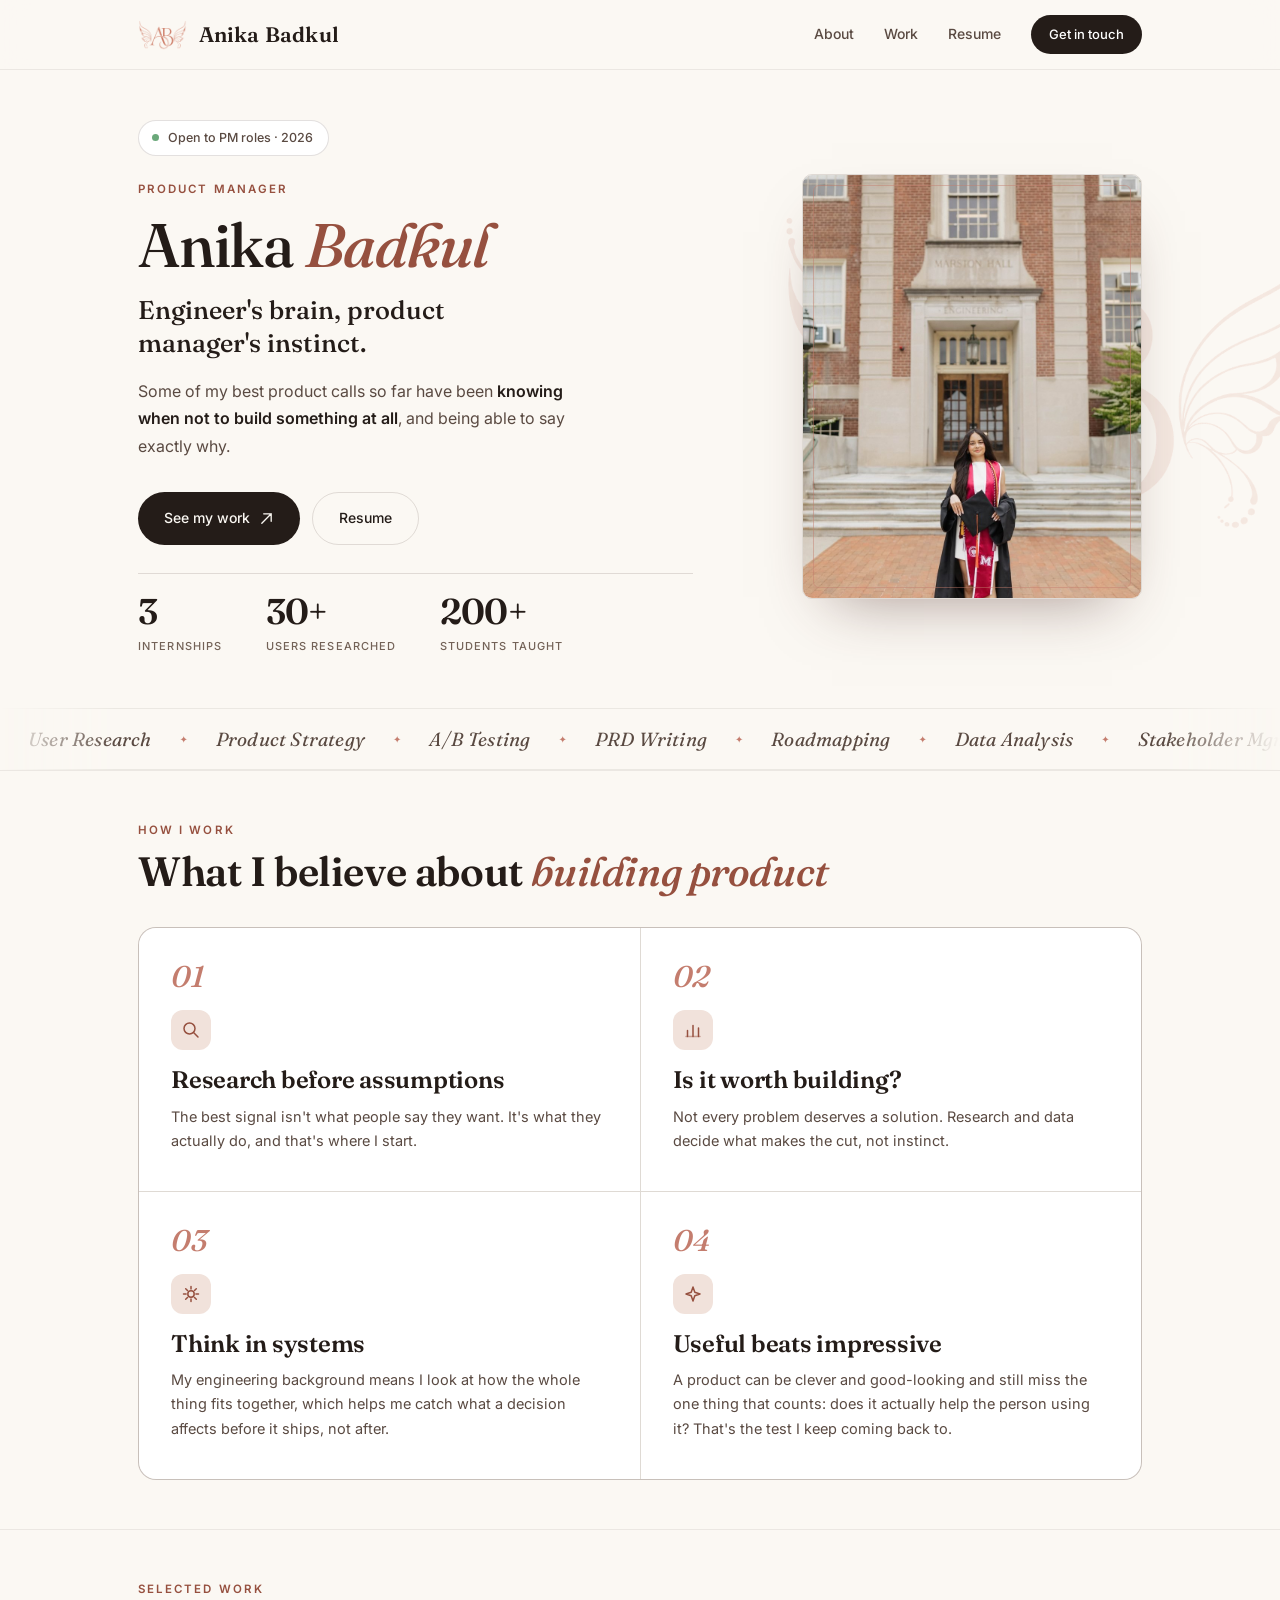
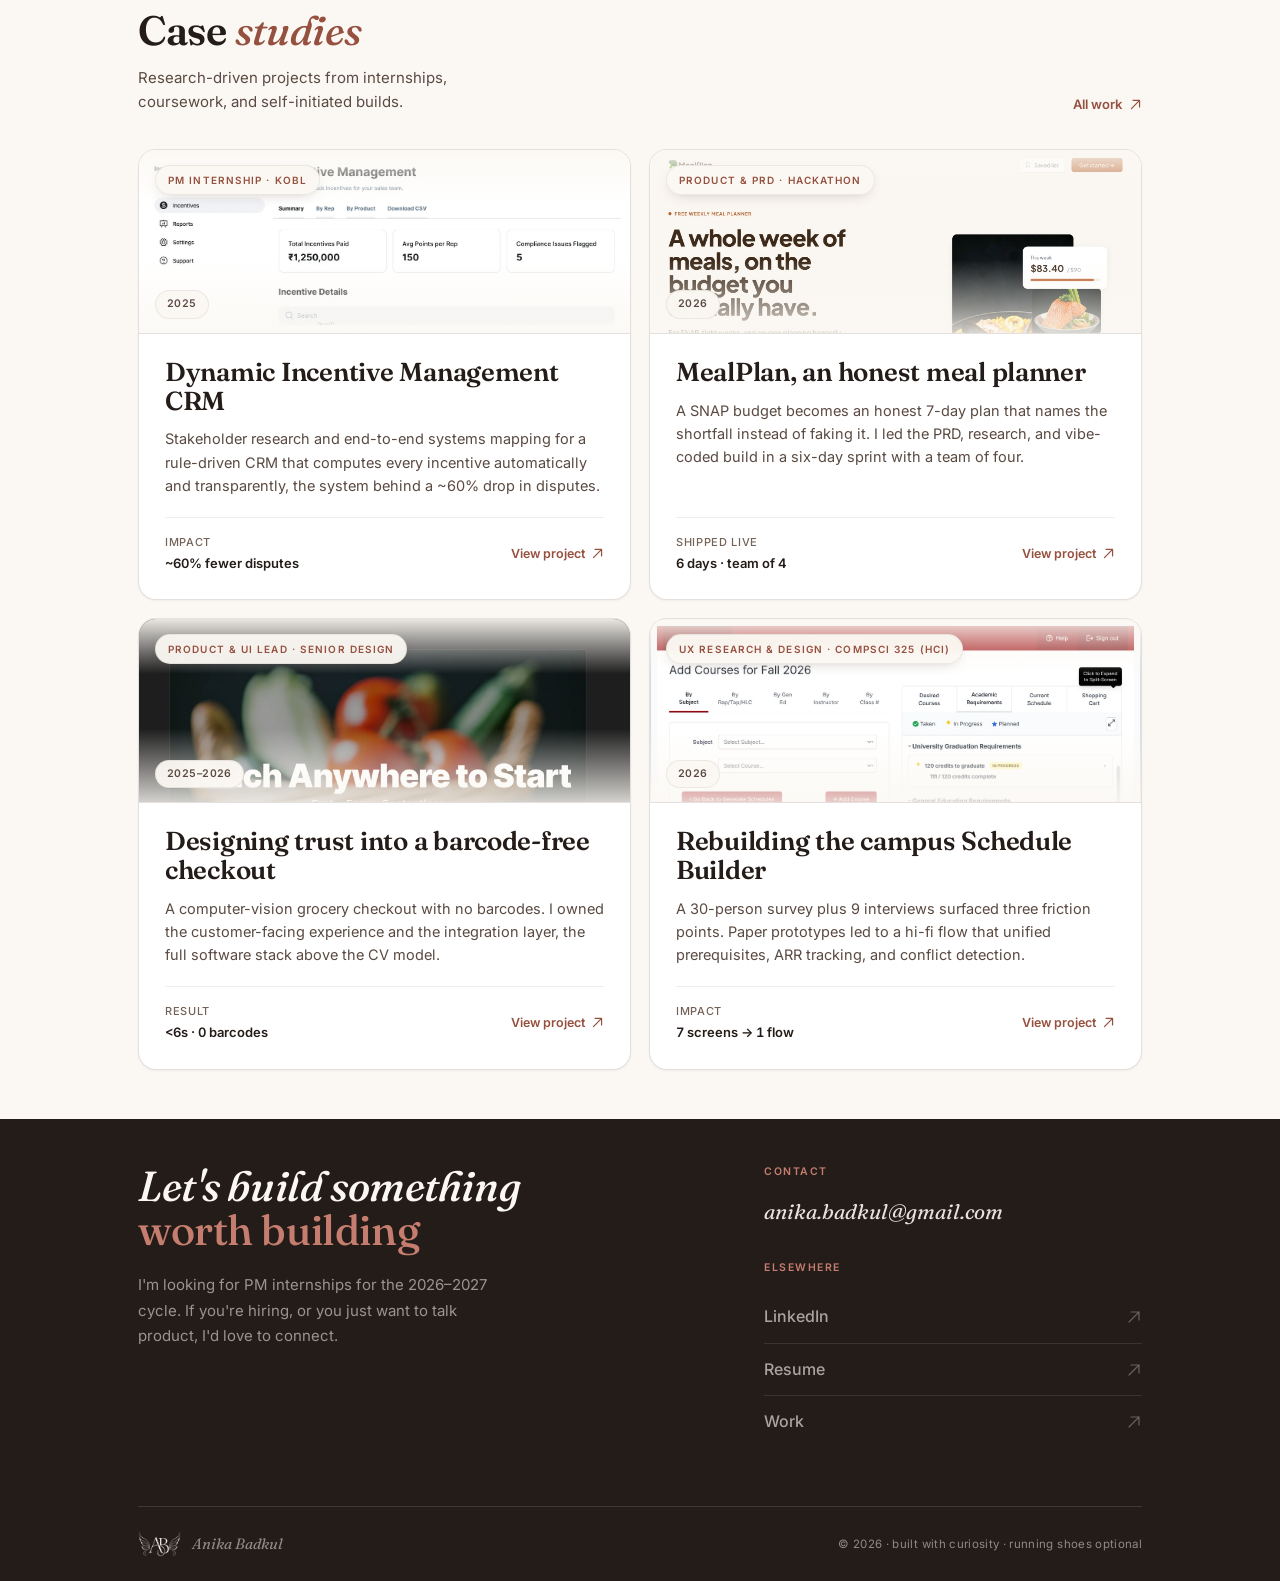
==== commit b357fe1d: "Organize assets into images/, add README Move all images/video out of the flat repo root into images" ====
--- a/index.html
+++ b/index.html
@@ -12,12 +12,12 @@
 <meta property="og:type" content="website">
 <meta property="og:title" content="Anika Badkul · Product Manager">
 <meta property="og:description" content="Anika Badkul, product manager and UX researcher who turns user research into shipped product.">
-<meta property="og:image" content="https://anikabadkul.com/social-preview.jpg">
+<meta property="og:image" content="https://anikabadkul.com/images/social-preview.jpg">
 <meta property="og:url" content="https://anikabadkul.com/">
 <meta name="twitter:card" content="summary_large_image">
 <meta name="twitter:title" content="Anika Badkul · Product Manager">
 <meta name="twitter:description" content="Anika Badkul, product manager and UX researcher who turns user research into shipped product.">
-<meta name="twitter:image" content="https://anikabadkul.com/social-preview.jpg">
+<meta name="twitter:image" content="https://anikabadkul.com/images/social-preview.jpg">
 <link rel="preconnect" href="https://fonts.googleapis.com">
 <link rel="preconnect" href="https://fonts.gstatic.com" crossorigin>
 <link href="https://fonts.googleapis.com/css2?family=Fraunces:ital,opsz,wght@0,9..144,400;0,9..144,500;0,9..144,600;1,9..144,400;1,9..144,500&family=Inter:wght@400;500;600&display=swap" rel="stylesheet">
@@ -109,7 +109,7 @@
 
 <nav>
   <a class="logo" href="index.html" aria-label="Anika Badkul home">
-    <img src="logo-mark-rose-sm.png" width="220" height="136" alt="" loading="eager">
+    <img src="/images/brand/logo-mark-rose-sm.png" width="220" height="136" alt="" loading="eager">
     <span class="logo-name">Anika Badkul</span>
   </a>
   <div class="nav-r" id="nav-menu">
@@ -124,7 +124,7 @@
 
 <main id="main">
 <section class="hero">
-  <img class="hero-mark" src="logo-mark-rose.png" width="900" height="558" alt="" aria-hidden="true" loading="eager">
+  <img class="hero-mark" src="/images/brand/logo-mark-rose.png" width="900" height="558" alt="" aria-hidden="true" loading="eager">
   <div class="hero-inner">
     <div class="hero-left">
       <div class="avail reveal"><span class="pulse"></span>Open to PM roles · 2026</div>
@@ -144,7 +144,7 @@
       </div>
     </div>
     <figure class="hero-fig reveal d2">
-      <img class="hero-photo" src="photo.jpg" alt="Anika Badkul" width="900" height="1125" decoding="async" fetchpriority="high" loading="eager">
+      <img class="hero-photo" src="/images/photo.jpg" alt="Anika Badkul" width="900" height="1125" decoding="async" fetchpriority="high" loading="eager">
     </figure>
   </div>
 </section>
@@ -204,7 +204,7 @@
   <div class="cases">
     <a href="cs-kobl-incentives.html" class="case case-link reveal">
       <div class="case-head has-shot">
-        <img class="case-shot" src="cs-kobl-incentive-mgmt.webp" width="1280" height="995" alt="KOBL incentive management preview" loading="lazy">
+        <img class="case-shot" src="/images/case-studies/kobl/cs-kobl-incentive-mgmt.webp" width="1280" height="995" alt="KOBL incentive management preview" loading="lazy">
         <span class="case-cat">PM Internship · KOBL</span>
         <span class="case-year">2025</span>
       </div>
@@ -221,7 +221,7 @@
 
 <a href="cs-mealplan.html" class="case case-link reveal d1">
       <div class="case-head has-shot">
-        <img class="case-shot" src="cs-mp-home.webp" width="1800" height="1804" alt="MealPlan honest meal planner preview" loading="lazy">
+        <img class="case-shot" src="/images/case-studies/mealplan/cs-mp-home.webp" width="1800" height="1804" alt="MealPlan honest meal planner preview" loading="lazy">
         <span class="case-cat">Product &amp; PRD · Hackathon</span>
         <span class="case-year">2026</span>
       </div>
@@ -238,7 +238,7 @@
 
 <a href="cs-sdp-selfcheckout.html" class="case case-link reveal d1">
       <div class="case-head has-shot">
-        <img class="case-shot" src="sdp-screen1.webp" width="1600" height="1048" alt="Self Checkout+ touchscreen interface preview" loading="lazy">
+        <img class="case-shot" src="/images/case-studies/selfcheckout/sdp-screen1.webp" width="1600" height="1048" alt="Self Checkout+ touchscreen interface preview" loading="lazy">
         <span class="case-cat">Product &amp; UI Lead · Senior Design</span>
         <span class="case-year">2025–2026</span>
       </div>
@@ -255,7 +255,7 @@
 
 <a href="cs-schedule-builder.html" class="case case-link reveal d2">
       <div class="case-head has-shot">
-        <img class="case-shot" src="cs-sb-final-arr.webp" width="1280" height="979" alt="Schedule Builder redesign preview" loading="lazy">
+        <img class="case-shot" src="/images/case-studies/schedule-builder/cs-sb-final-arr.webp" width="1280" height="979" alt="Schedule Builder redesign preview" loading="lazy">
         <span class="case-cat">UX Research &amp; Design · CompSci 325 (HCI)</span>
         <span class="case-year">2026</span>
       </div>
@@ -294,7 +294,7 @@
     </div>
   </div>
   <div class="ft-base">
-    <div class="ft-logo"><img src="logo-mark-cream-sm.png" width="220" height="133" alt="" loading="lazy"><span>Anika Badkul</span></div>
+    <div class="ft-logo"><img src="/images/brand/logo-mark-cream-sm.png" width="220" height="133" alt="" loading="lazy"><span>Anika Badkul</span></div>
     <span class="ft-copy">© 2026 · built with curiosity · running shoes optional</span>
   </div>
 </footer>
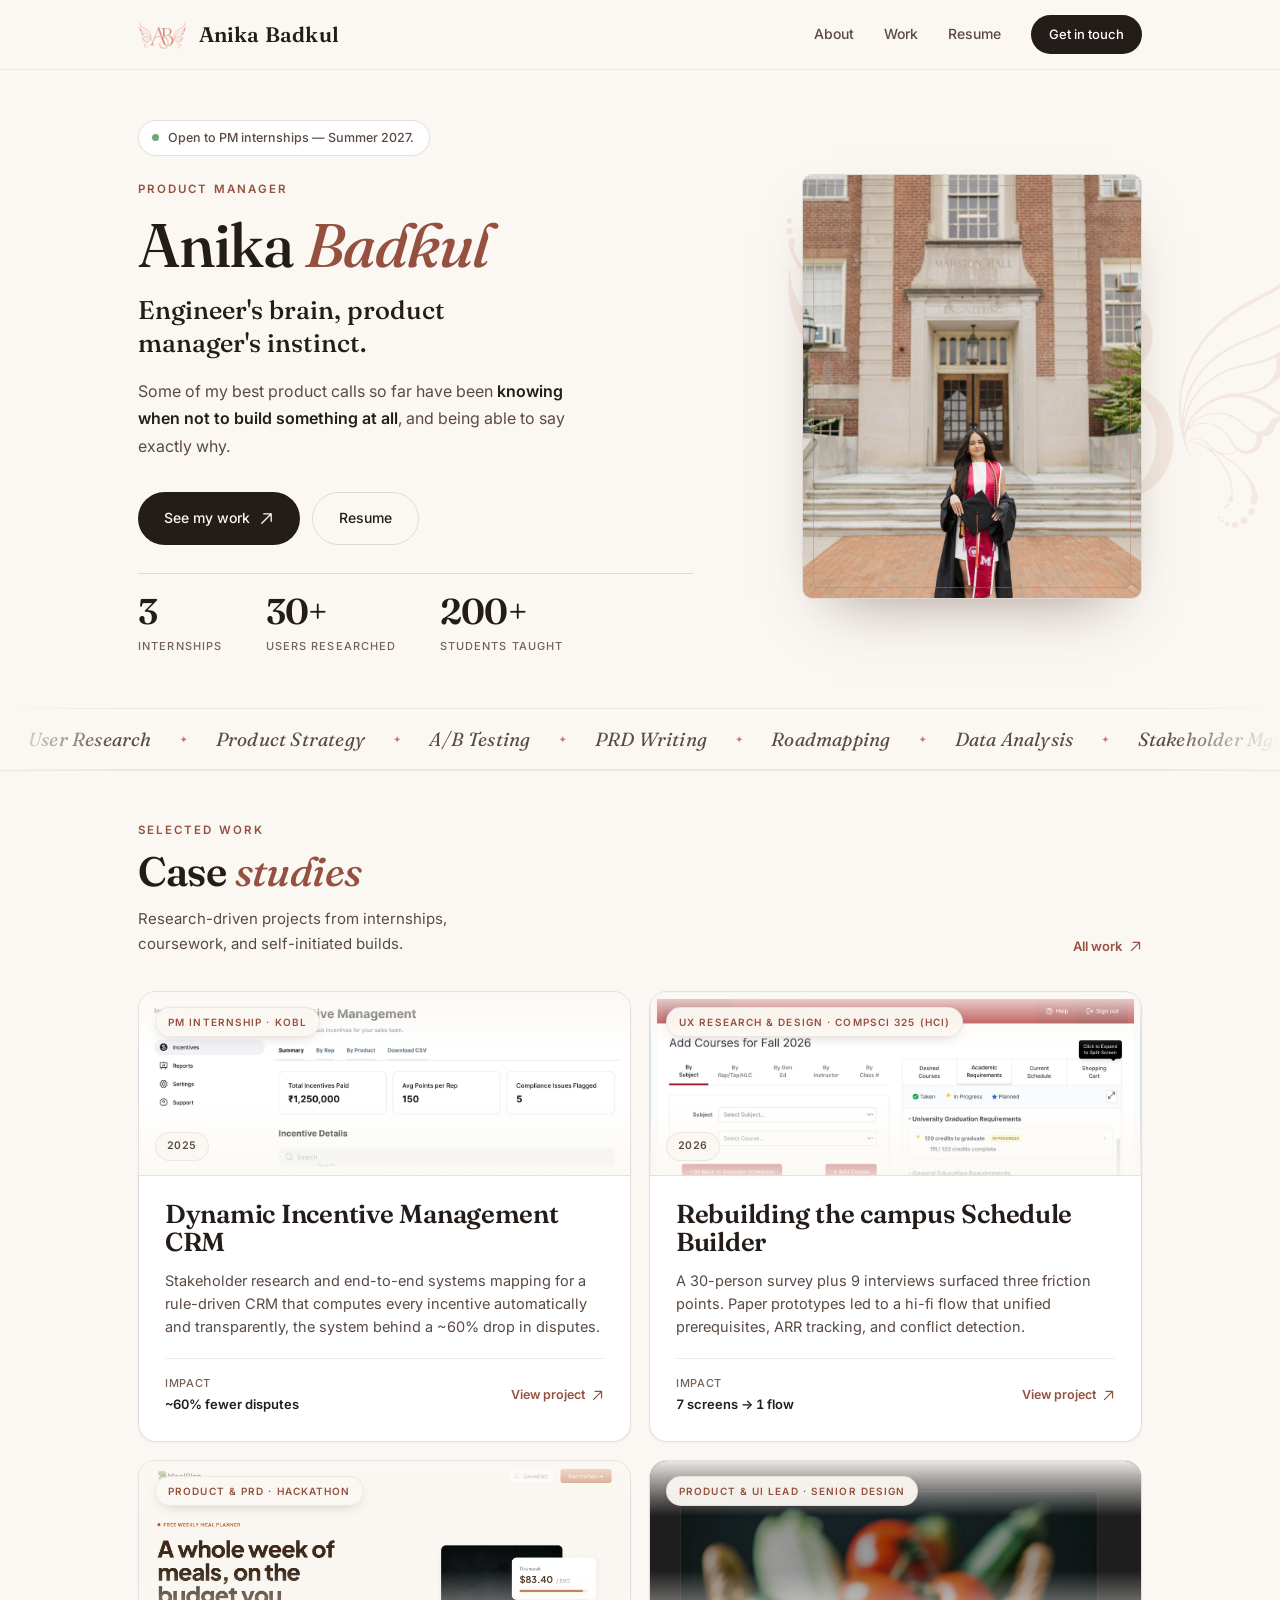
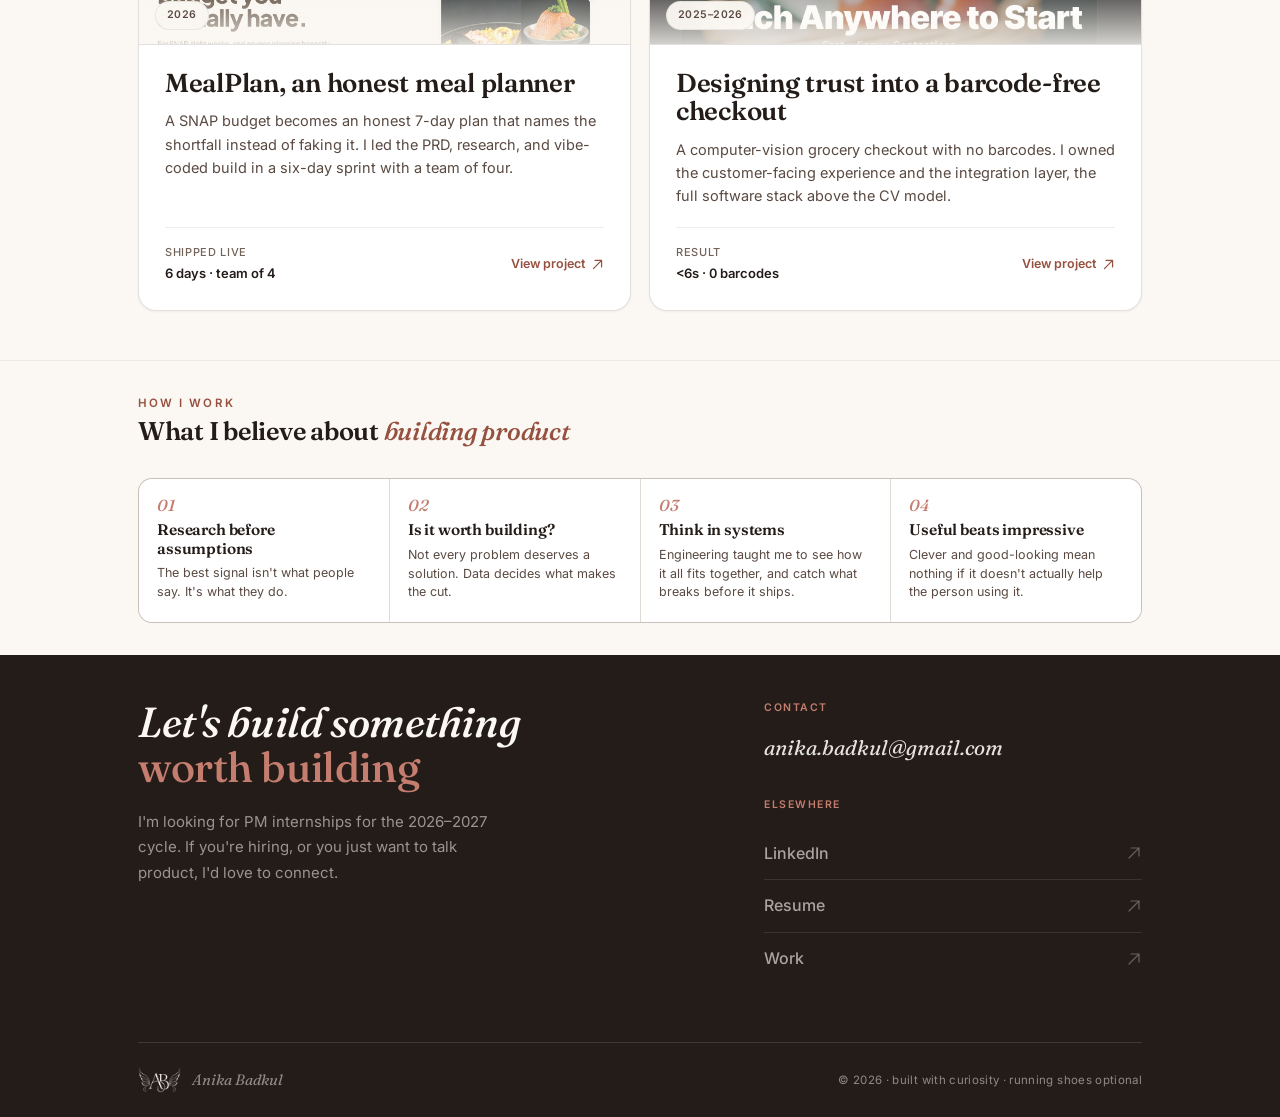
==== commit 3bd88b93: "Portfolio update: internship-focused positioning, problem-first case studies - Update availability l" ====
--- a/index.html
+++ b/index.html
@@ -79,12 +79,14 @@
 .sec-link{font-size:13px;font-weight:600;color:var(--terra-deep);text-decoration:none;display:inline-flex;align-items:center;gap:7px;transition:gap .2s}
 .sec-link:hover{gap:11px}
 
-/* APPROACH */
-.appr-grid{display:grid;grid-template-columns:1fr 1fr;gap:1px;background:var(--line);border:1px solid var(--line);border-radius:18px;overflow:hidden}
-.appr{padding:34px 32px 38px;background:var(--panel)}
-.appr-n{font-family:var(--serif);font-size:30px;font-weight:500;font-style:italic;color:var(--terra);line-height:1;margin-bottom:18px}
-.appr-t{font-family:var(--serif);font-size:24px;font-weight:600;letter-spacing:-.01em;margin-bottom:11px;line-height:1.15}
-.appr-d{font-size:14.5px;color:var(--ink2);line-height:1.66}
+/* APPROACH (compact — sits below case studies, so it's supporting material, not a headliner) */
+.approach-compact{padding-top:clamp(28px,3.6vh,40px);padding-bottom:clamp(28px,3.6vh,40px)}
+.sec-head-tight .sec-h{font-size:clamp(20px,2vw,26px);margin-top:6px}
+.appr-grid{display:grid;grid-template-columns:repeat(4,1fr);gap:1px;background:var(--line);border:1px solid var(--line);border-radius:14px;overflow:hidden}
+.appr{padding:18px 18px 20px;background:var(--panel)}
+.appr-n{font-family:var(--serif);font-size:16px;font-weight:500;font-style:italic;color:var(--terra);line-height:1;margin-bottom:8px}
+.appr-t{font-family:var(--serif);font-size:15.5px;font-weight:600;letter-spacing:-.01em;margin-bottom:6px;line-height:1.2}
+.appr-d{font-size:12.5px;color:var(--ink2);line-height:1.5}
 
 /* Case cards: shared with work.html — moved to site.css */
 
@@ -93,6 +95,9 @@
   .hero-inner{grid-template-columns:1fr;gap:40px}
   .hero-fig{justify-self:center;max-width:300px}
   .hero-mark{display:none}
+  .appr-grid{grid-template-columns:1fr 1fr}
+}
+@media(max-width:560px){
   .appr-grid{grid-template-columns:1fr}
 }
 @media(max-width:768px){
@@ -127,7 +132,7 @@
   <img class="hero-mark" src="/images/brand/logo-mark-rose.png" width="900" height="558" alt="" aria-hidden="true" loading="eager">
   <div class="hero-inner">
     <div class="hero-left">
-      <div class="avail reveal"><span class="pulse"></span>Open to PM roles · 2026</div>
+      <div class="avail reveal"><span class="pulse"></span>Open to PM internships — Summer 2027.</div>
       <div class="eyebrow hero-role reveal d1">Product Manager</div>
       <h1 class="hero-name reveal d1">Anika <em>Badkul</em></h1>
       <p class="hero-headline reveal d2">Engineer's brain, product manager's instinct.</p>
@@ -155,41 +160,6 @@
   </div>
 </div>
 
-<section id="about" class="sec approach">
-  <div class="sec-head">
-    <div>
-      <div class="eyebrow reveal">How I work</div>
-      <h2 class="sec-h reveal d1">What I believe about <em>building product</em></h2>
-    </div>
-  </div>
-  <div class="appr-grid reveal d1">
-    <div class="appr">
-      <div class="appr-n">01</div>
-      <span class="li-ic" aria-hidden="true"><svg width="20" height="20" viewBox="0 0 20 20" fill="none" stroke="currentColor" stroke-width="1.5" stroke-linecap="round" stroke-linejoin="round"><circle cx="8.5" cy="8.5" r="5.5"/><path d="M12.8 12.8L17 17"/></svg></span>
-      <div class="appr-t">Research before assumptions</div>
-      <div class="appr-d">The best signal isn't what people say they want. It's what they actually do, and that's where I start.</div>
-    </div>
-    <div class="appr">
-      <div class="appr-n">02</div>
-      <span class="li-ic" aria-hidden="true"><svg width="20" height="20" viewBox="0 0 20 20" fill="none" stroke="currentColor" stroke-width="1.5" stroke-linecap="round" stroke-linejoin="round"><path d="M4.5 16.5v-6M10 16.5v-11M15.5 16.5v-8.5"/><path d="M3 16.5h14" opacity=".45"/></svg></span>
-      <div class="appr-t">Is it worth building?</div>
-      <div class="appr-d">Not every problem deserves a solution. Research and data decide what makes the cut, not instinct.</div>
-    </div>
-    <div class="appr">
-      <div class="appr-n">03</div>
-      <span class="li-ic" aria-hidden="true"><svg width="20" height="20" viewBox="0 0 20 20" fill="none" stroke="currentColor" stroke-width="1.5" stroke-linecap="round" stroke-linejoin="round"><circle cx="10" cy="10" r="3.2"/><path d="M10 2.5v2.6M10 14.9v2.6M2.5 10h2.6M14.9 10h2.6M4.7 4.7l1.8 1.8M13.5 13.5l1.8 1.8M15.3 4.7l-1.8 1.8M6.5 13.5l-1.8 1.8"/></svg></span>
-      <div class="appr-t">Think in systems</div>
-      <div class="appr-d">My engineering background means I look at how the whole thing fits together, which helps me catch what a decision affects before it ships, not after.</div>
-    </div>
-    <div class="appr">
-      <div class="appr-n">04</div>
-      <span class="li-ic" aria-hidden="true"><svg width="20" height="20" viewBox="0 0 20 20" fill="none" stroke="currentColor" stroke-width="1.5" stroke-linecap="round" stroke-linejoin="round"><path d="M10 3l1.8 5.2L17 10l-5.2 1.8L10 17l-1.8-5.2L3 10l5.2-1.8z"/></svg></span>
-      <div class="appr-t">Useful beats impressive</div>
-      <div class="appr-d">A product can be clever and good-looking and still miss the one thing that counts: does it actually help the person using it? That's the test I keep coming back to.</div>
-    </div>
-  </div>
-</section>
-
 <section id="work" class="sec">
   <div class="sec-head">
     <div>
@@ -219,6 +189,23 @@
       </div>
     </a>
 
+<a href="cs-schedule-builder.html" class="case case-link reveal d1">
+      <div class="case-head has-shot">
+        <img class="case-shot" src="/images/case-studies/schedule-builder/cs-sb-final-arr.webp" width="1280" height="979" alt="Schedule Builder redesign preview" loading="lazy">
+        <span class="case-cat">UX Research &amp; Design · CompSci 325 (HCI)</span>
+        <span class="case-year">2026</span>
+      </div>
+      <div class="case-body">
+        <h3 class="case-t">Rebuilding the campus Schedule Builder</h3>
+        <p class="case-d">A 30-person survey plus 9 interviews surfaced three friction points. Paper prototypes led to a hi-fi flow that unified prerequisites, ARR tracking, and conflict detection.</p>
+        <div class="case-foot">
+          <div class="impact"><span>Impact</span>7 screens → 1 flow</div>
+          <span class="case-go">View project
+            <svg width="13" height="13" viewBox="0 0 16 16" fill="none"><path d="M3 13L13 3M13 3H5M13 3V11" stroke="currentColor" stroke-width="1.5" stroke-linecap="round" stroke-linejoin="round"/></svg></span>
+        </div>
+      </div>
+    </a>
+
 <a href="cs-mealplan.html" class="case case-link reveal d1">
       <div class="case-head has-shot">
         <img class="case-shot" src="/images/case-studies/mealplan/cs-mp-home.webp" width="1800" height="1804" alt="MealPlan honest meal planner preview" loading="lazy">
@@ -236,7 +223,7 @@
       </div>
     </a>
 
-<a href="cs-sdp-selfcheckout.html" class="case case-link reveal d1">
+<a href="cs-sdp-selfcheckout.html" class="case case-link reveal d2">
       <div class="case-head has-shot">
         <img class="case-shot" src="/images/case-studies/selfcheckout/sdp-screen1.webp" width="1600" height="1048" alt="Self Checkout+ touchscreen interface preview" loading="lazy">
         <span class="case-cat">Product &amp; UI Lead · Senior Design</span>
@@ -252,23 +239,37 @@
         </div>
       </div>
     </a>
-
-<a href="cs-schedule-builder.html" class="case case-link reveal d2">
-      <div class="case-head has-shot">
-        <img class="case-shot" src="/images/case-studies/schedule-builder/cs-sb-final-arr.webp" width="1280" height="979" alt="Schedule Builder redesign preview" loading="lazy">
-        <span class="case-cat">UX Research &amp; Design · CompSci 325 (HCI)</span>
-        <span class="case-year">2026</span>
-      </div>
-      <div class="case-body">
-        <h3 class="case-t">Rebuilding the campus Schedule Builder</h3>
-        <p class="case-d">A 30-person survey plus 9 interviews surfaced three friction points. Paper prototypes led to a hi-fi flow that unified prerequisites, ARR tracking, and conflict detection.</p>
-        <div class="case-foot">
-          <div class="impact"><span>Impact</span>7 screens → 1 flow</div>
-          <span class="case-go">View project
-            <svg width="13" height="13" viewBox="0 0 16 16" fill="none"><path d="M3 13L13 3M13 3H5M13 3V11" stroke="currentColor" stroke-width="1.5" stroke-linecap="round" stroke-linejoin="round"/></svg></span>
-        </div>
-      </div>
-    </a>
+  </div>
+</section>
+
+<section id="about" class="sec approach approach-compact">
+  <div class="sec-head sec-head-tight">
+    <div>
+      <div class="eyebrow reveal">How I work</div>
+      <h2 class="sec-h reveal d1">What I believe about <em>building product</em></h2>
+    </div>
+  </div>
+  <div class="appr-grid reveal d1">
+    <div class="appr">
+      <div class="appr-n">01</div>
+      <div class="appr-t">Research before assumptions</div>
+      <div class="appr-d">The best signal isn't what people say. It's what they do.</div>
+    </div>
+    <div class="appr">
+      <div class="appr-n">02</div>
+      <div class="appr-t">Is it worth building?</div>
+      <div class="appr-d">Not every problem deserves a solution. Data decides what makes the cut.</div>
+    </div>
+    <div class="appr">
+      <div class="appr-n">03</div>
+      <div class="appr-t">Think in systems</div>
+      <div class="appr-d">Engineering taught me to see how it all fits together, and catch what breaks before it ships.</div>
+    </div>
+    <div class="appr">
+      <div class="appr-n">04</div>
+      <div class="appr-t">Useful beats impressive</div>
+      <div class="appr-d">Clever and good-looking mean nothing if it doesn't actually help the person using it.</div>
+    </div>
   </div>
 </section>
 </main>
